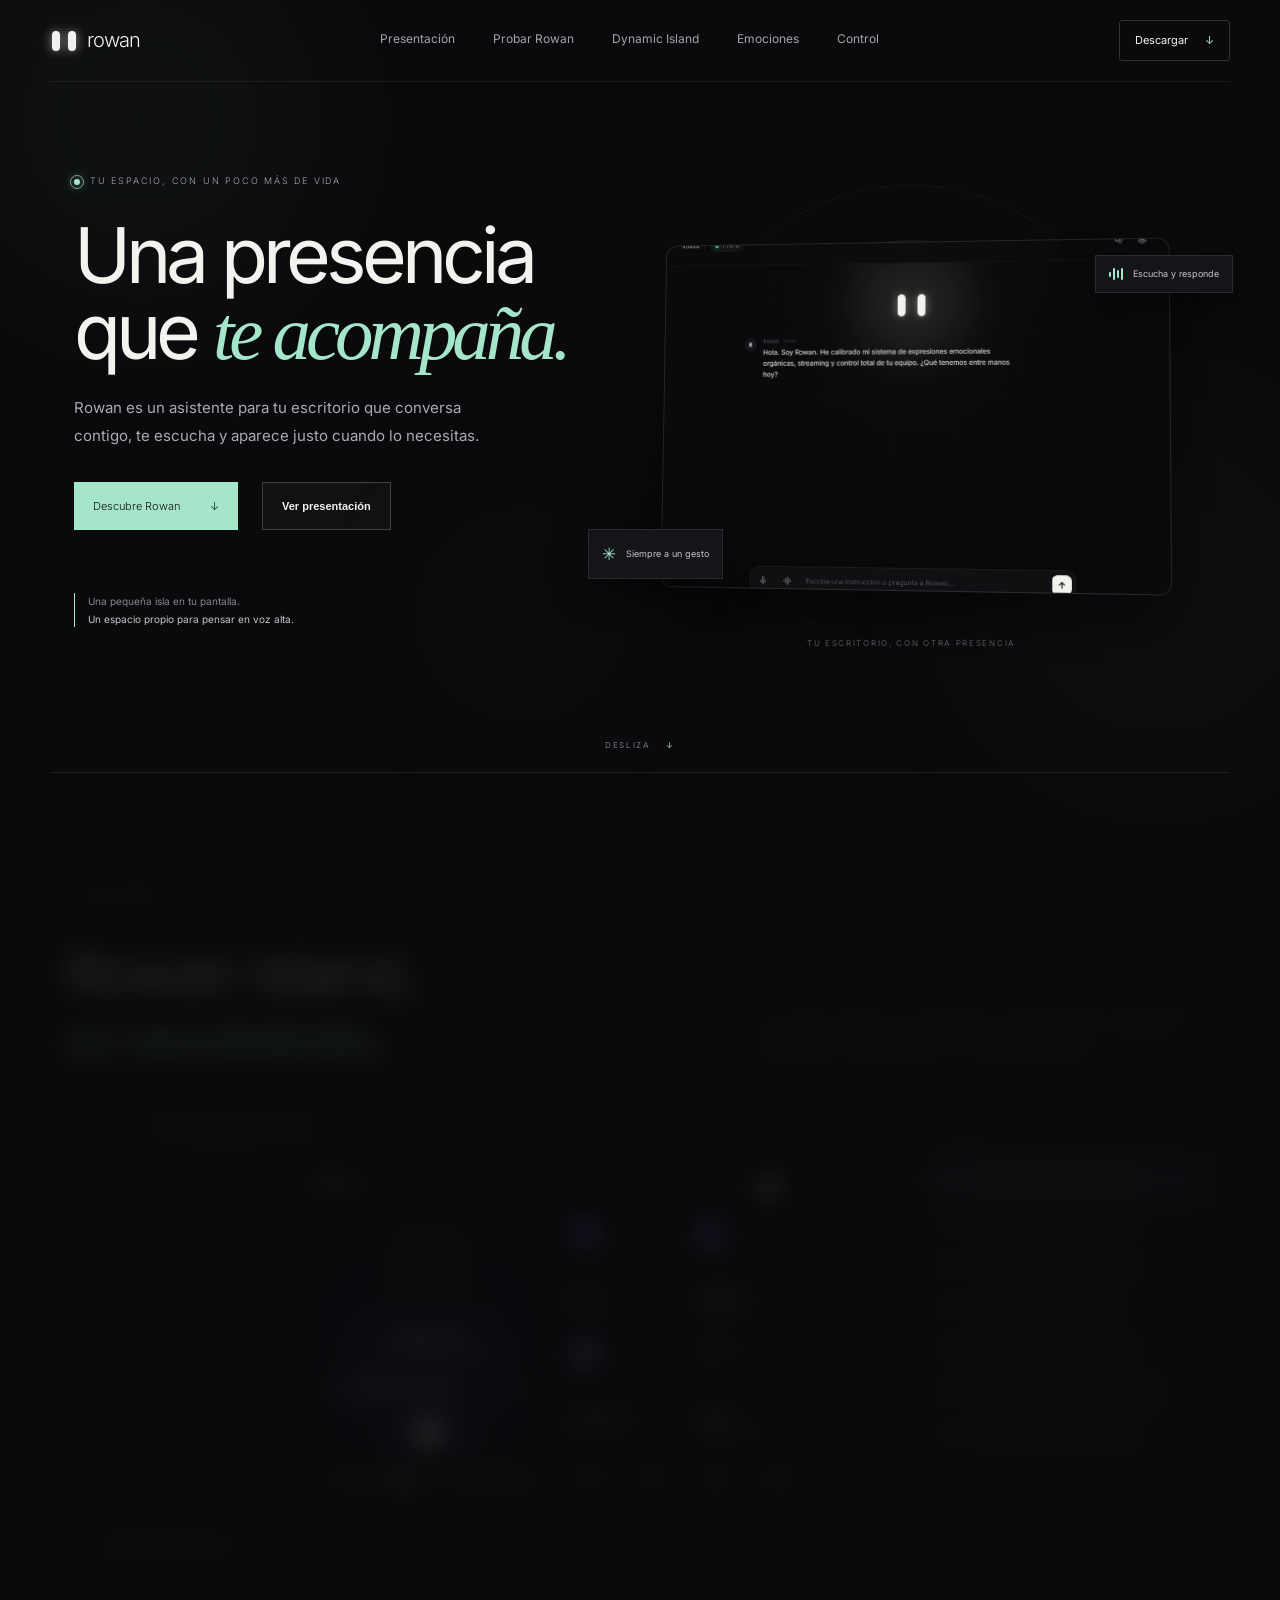
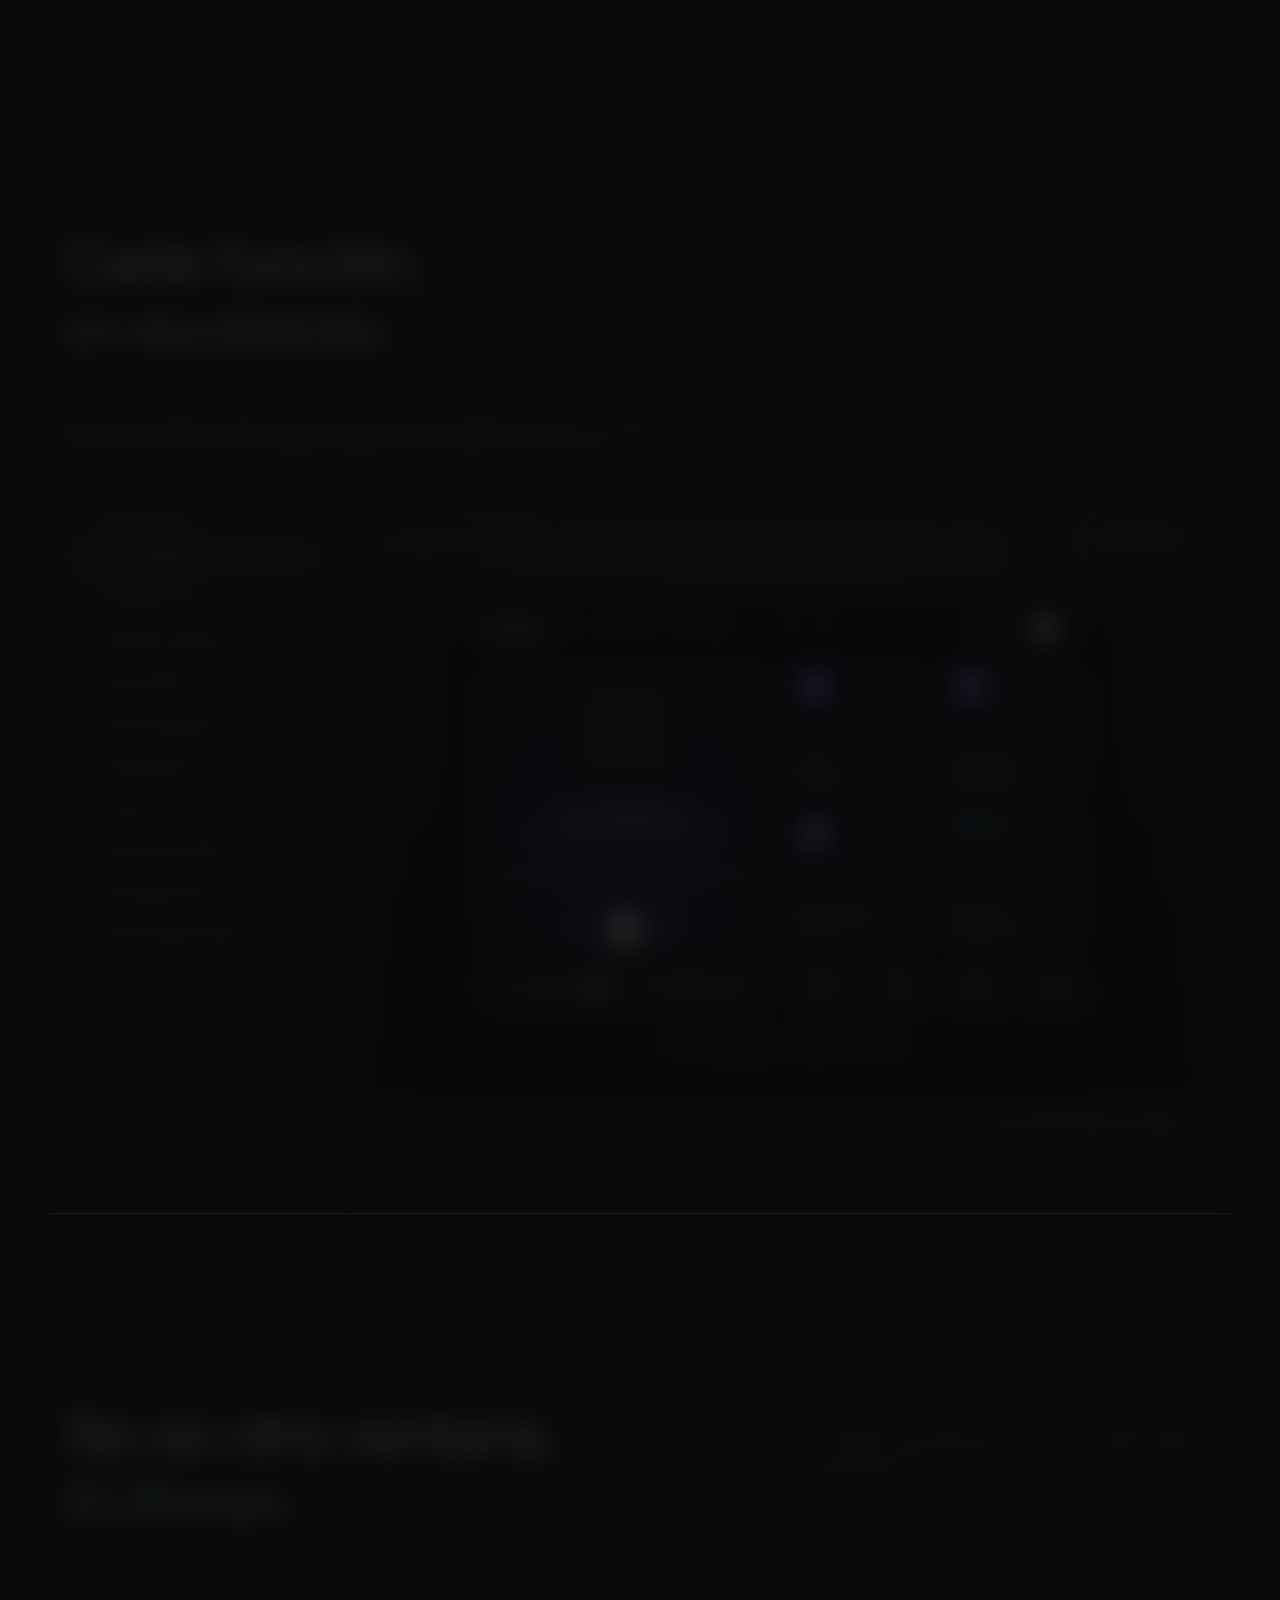
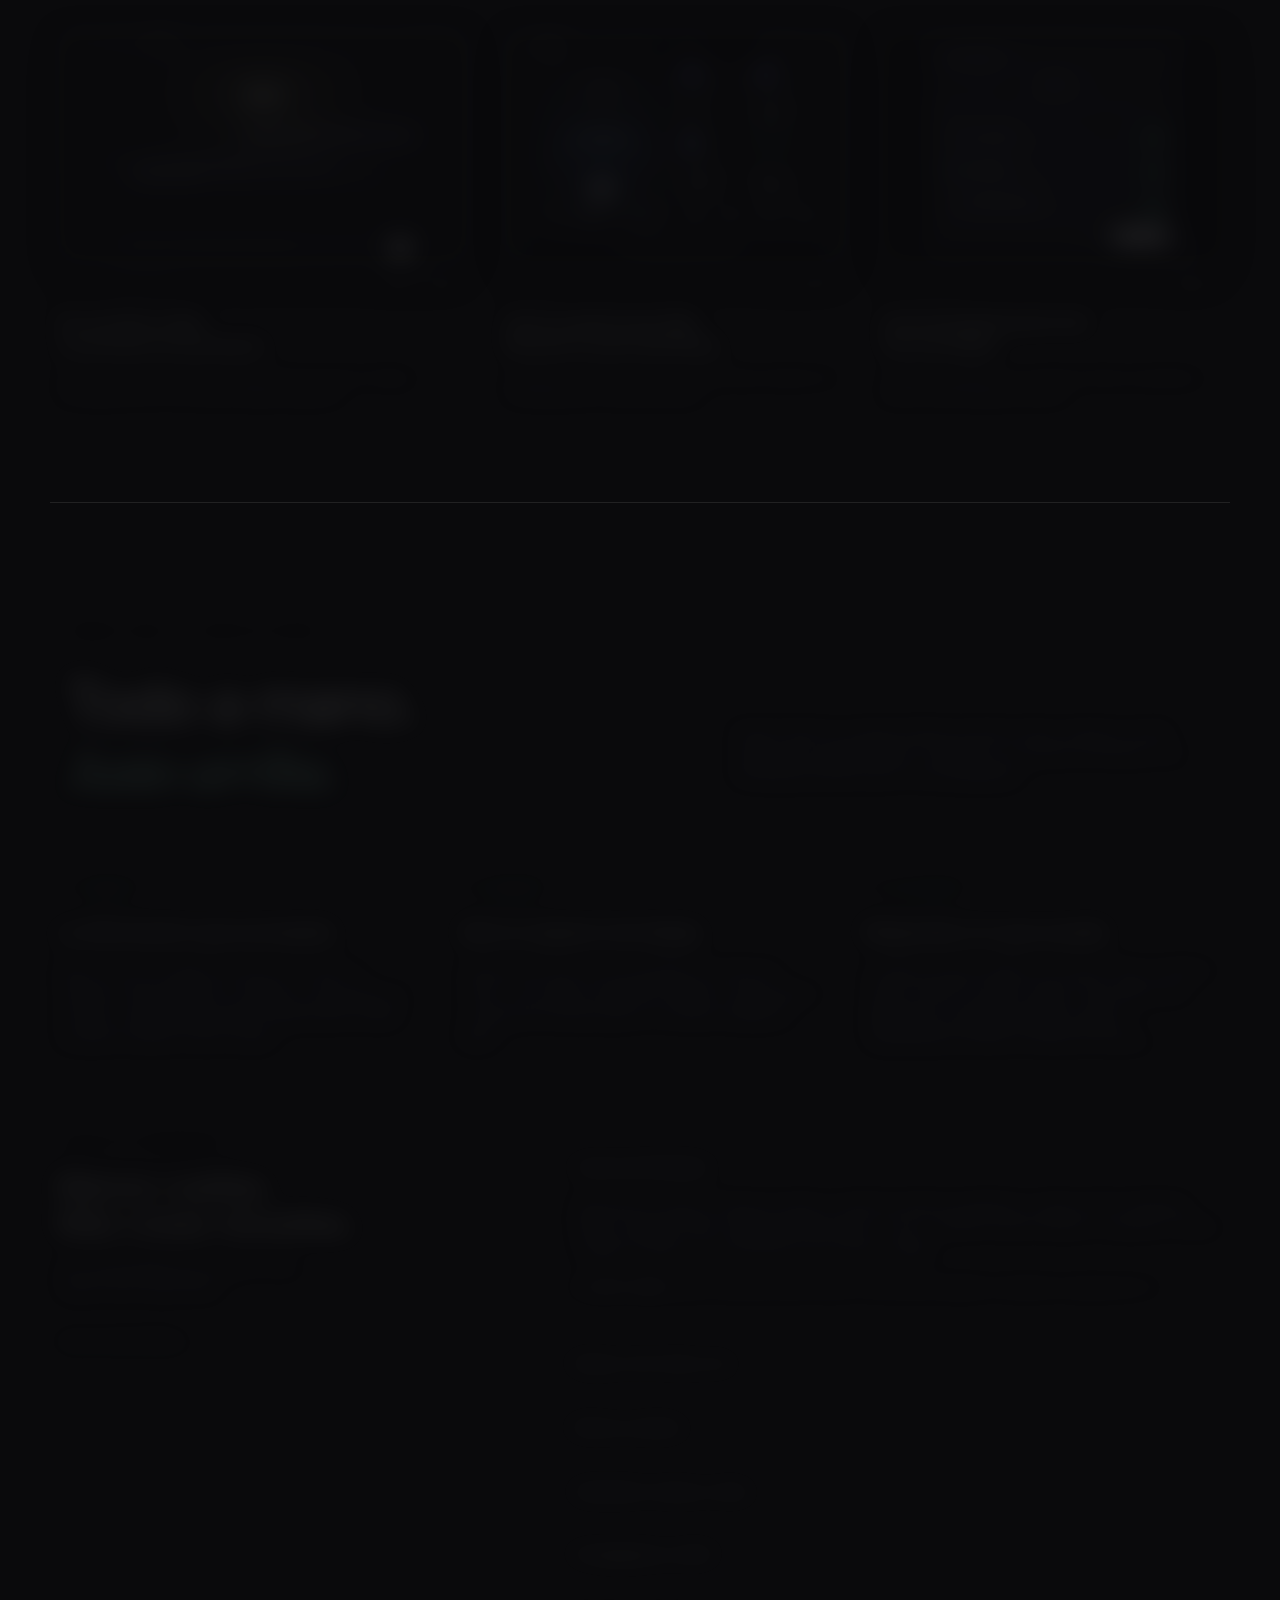
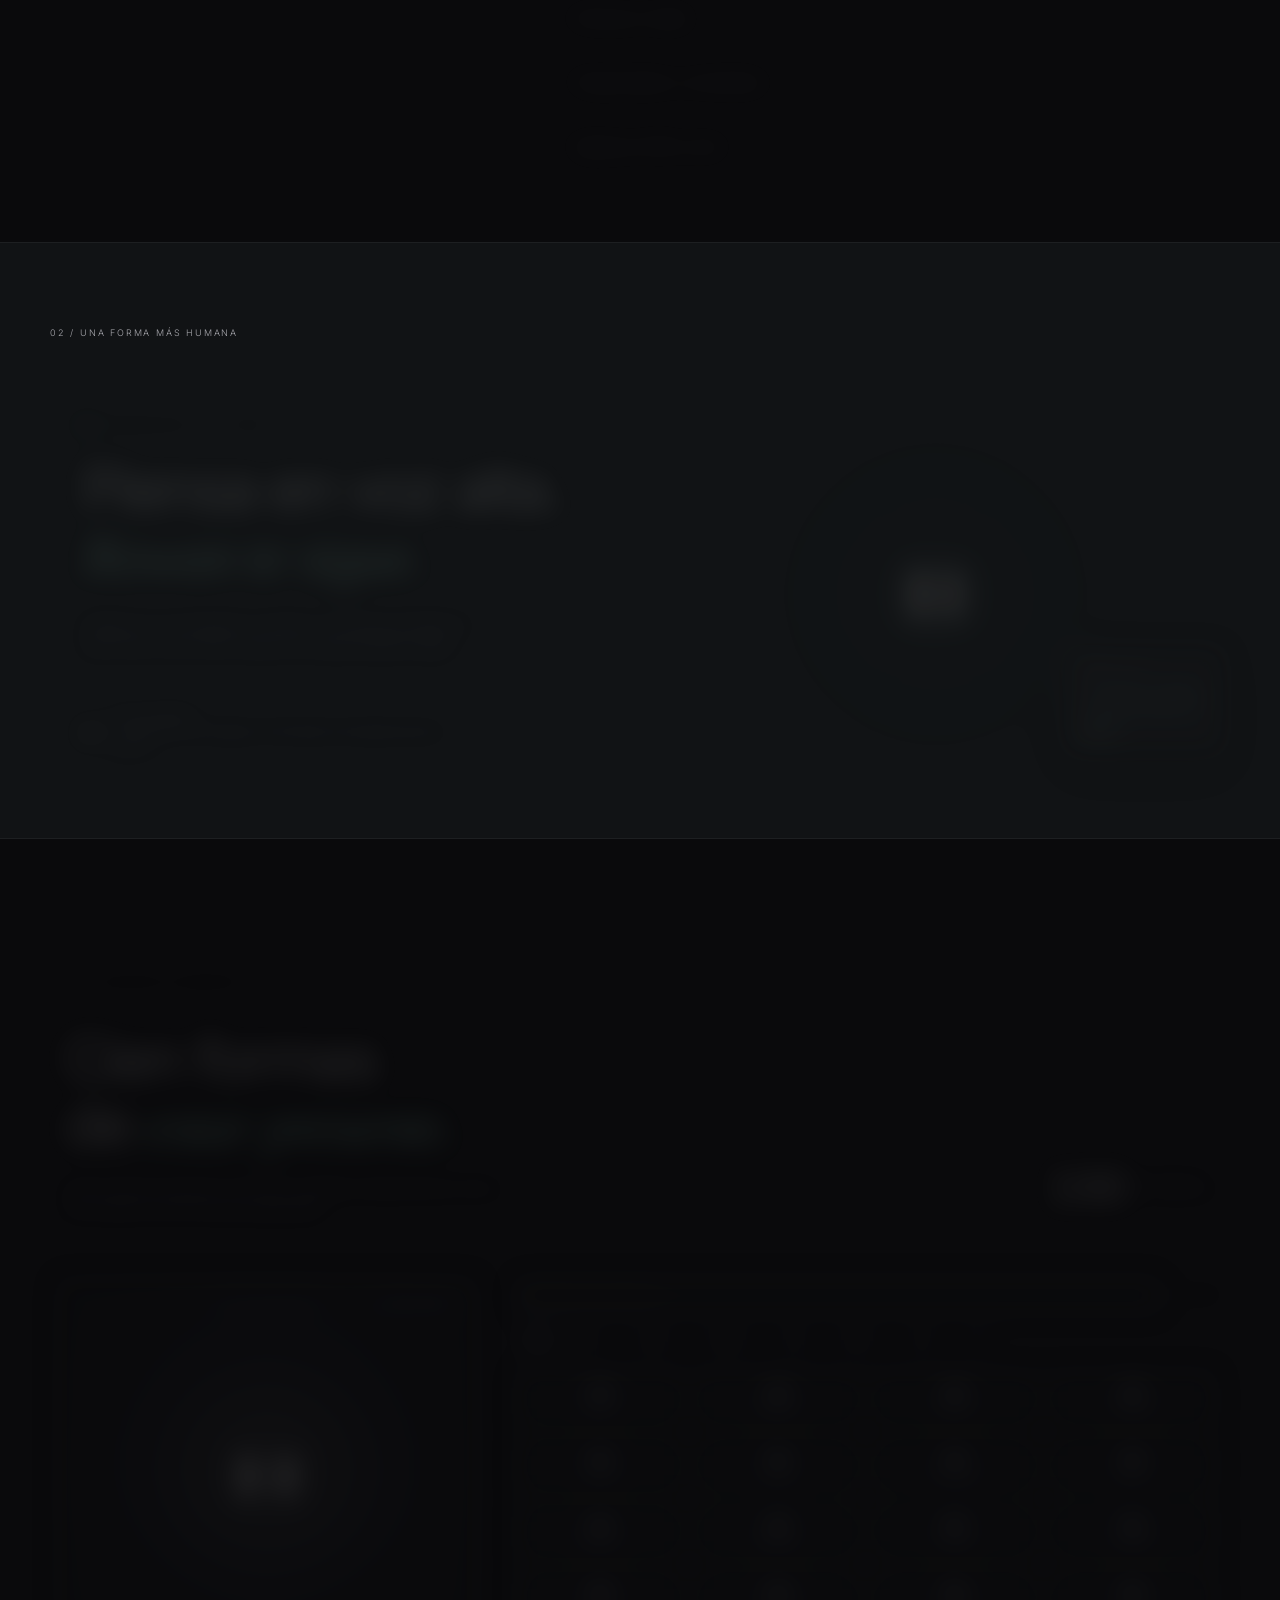
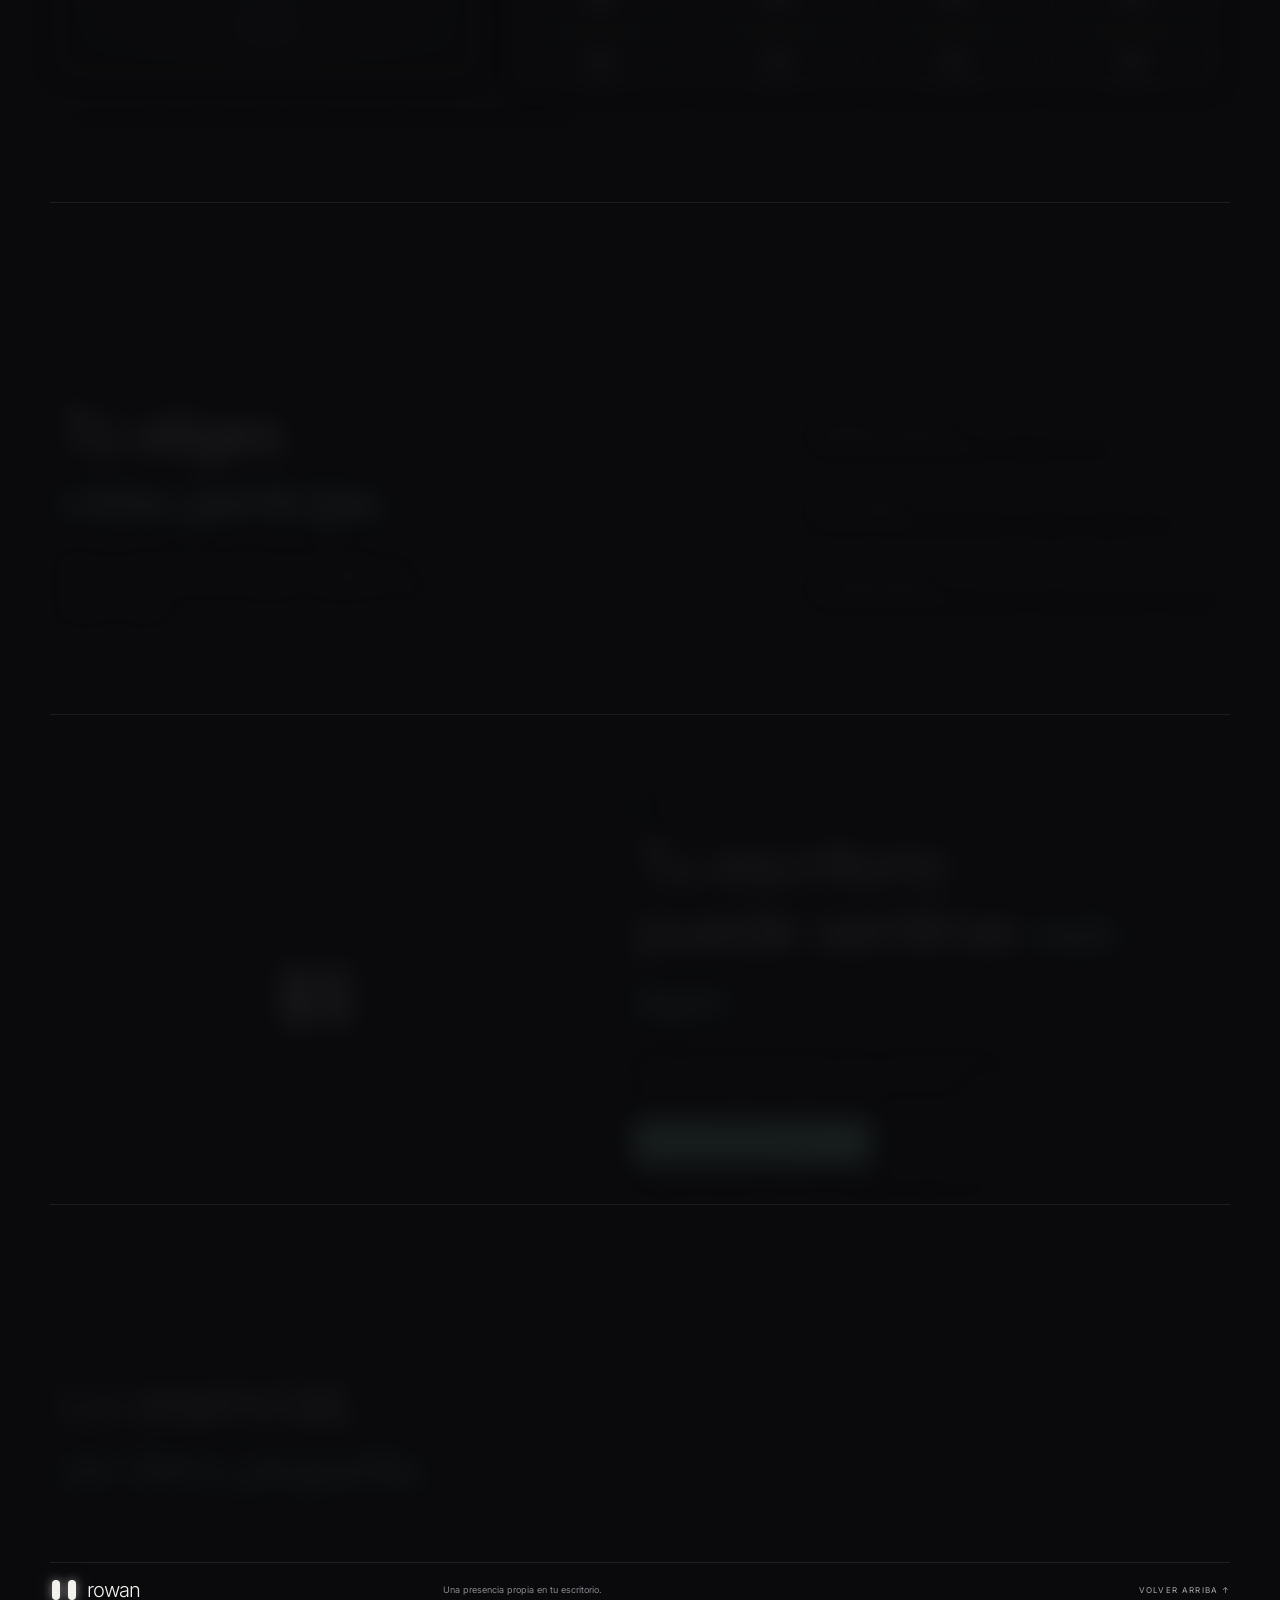
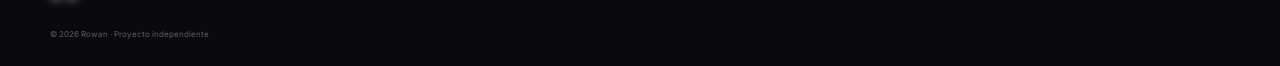
==== index.html @ dbcd05fe "Add Google Analytics 4 tracking (G-71D1NRCXZP)" ====
<!doctype html>
<html lang="es">
<head>
  <meta charset="utf-8">
  <meta name="viewport" content="width=device-width, initial-scale=1">
  <meta name="theme-color" content="#090a0b">
  <meta name="description" content="Rowan es un asistente de escritorio con voz, conversación y presencia propia. Vive a un clic, en tu pantalla.">
  <title>Rowan — Un asistente que está contigo</title>
  <link rel="icon" href="assets/app-icon.png">
  <link rel="stylesheet" href="styles.css">
  <link rel="stylesheet" href="demo.css">
  <link rel="stylesheet" href="showcase.css">
  <link rel="stylesheet" href="promo.css">
  <!-- Google tag (gtag.js) -->
  <script async src="https://www.googletagmanager.com/gtag/js?id=G-71D1NRCXZP"></script>
  <script>
    window.dataLayer = window.dataLayer || [];
    function gtag(){dataLayer.push(arguments);}
    gtag('js', new Date());
    gtag('config', 'G-71D1NRCXZP');
  </script>
</head>
<body>
  <div class="ambient-aura" aria-hidden="true"><span></span><span></span><span></span></div>

  <!-- Animación de bienvenida -->
  <div id="welcome-intro" class="welcome-intro" aria-label="Bienvenida a Rowan Island">
    <div class="welcome-inner">
      <div class="welcome-pill" aria-hidden="true"><i></i><i></i></div>
      <div class="welcome-kicker">WINDOWS 10 &amp; 11 · v1.0.6</div>
      <div class="welcome-title">Rowan Island</div>
      <p class="welcome-subtitle">Tu escritorio, <em>ahora cobra vida.</em></p>
      <div class="welcome-chips">
        <span>Notch en Windows</span>
        <span>9 pestañas en vivo</span>
        <span>100 emociones</span>
        <span>Modo Live IA</span>
      </div>
      <div class="welcome-progress"><i></i></div>
    </div>
  </div>

  <header class="nav wrap">
    <a class="brand" href="#inicio" aria-label="Rowan, inicio"><span class="brand-mark"><i></i><i></i></span><span>rowan</span></a>
    <nav aria-label="Navegación principal"><a href="#presentacion">Presentación</a><a href="#demo">Probar Rowan</a><a href="#island">Dynamic Island</a><a href="#emociones">Emociones</a><a href="#privacidad">Control</a></nav>
    <a class="nav-cta" href="#descarga">Descargar <span>↓</span></a>
  </header>

  <main>
    <section class="hero wrap" id="inicio">
      <div class="hero-copy">
        <div class="eyebrow"><span class="live-dot"></span> TU ESPACIO, CON UN POCO MÁS DE VIDA</div>
        <h1>Una presencia<br>que <em>te acompaña.</em></h1>
        <p class="lede">Rowan es un asistente para tu escritorio que conversa contigo, te escucha y aparece justo cuando lo necesitas.</p>
        <div class="hero-actions">
          <a class="button primary" href="#experiencia">Descubre Rowan <span>↓</span></a>
          <button type="button" class="button ghost-promo" data-jump-promo="0">Ver presentación</button>
        </div>
        <div class="hero-note"><span class="note-line"></span><span>Una pequeña isla en tu pantalla.<br><b>Un espacio propio para pensar en voz alta.</b></span></div>
      </div>
      <div class="stage" aria-label="Vista en movimiento de Rowan Island en el escritorio">
        <div class="stage-orbit orbit-a"></div><div class="stage-orbit orbit-b"></div>
        <div class="real-ui hero-real">
          <video id="hero-loop-video" src="assets/video/clip-02-notch-en-vivo.mp4" poster="renders/hero.png" autoplay muted loop playsinline preload="metadata" disablepictureinpicture controlslist="nodownload noplaybackrate"></video>
        </div>
        <div class="float-tag tag-voice"><span class="sound-bars"><i></i><i></i><i></i><i></i></span><span>Escucha y responde</span></div>
        <div class="float-tag tag-presence"><span class="presence-icon">✳</span><span>Siempre a un gesto</span></div>
        <div class="stage-caption">TU ESCRITORIO, CON OTRA PRESENCIA</div>
      </div>
      <a class="scroll-cue" href="#presentacion">DESLIZA <span>↓</span></a>
    </section>

    <section class="promo-section wrap" id="presentacion" aria-labelledby="promo-video-title">
      <div class="section-index">00 / EN ACCIÓN</div>
      <div class="promo-head">
        <h2 id="promo-video-title">Rowan Island,<br><em>en movimiento.</em></h2>
        <p>Un recorrido continuo por el asistente y el Dynamic Island sobre Windows: desde sus expresiones orgánicas hasta el control por voz, calendarios, herramientas y actualizaciones con verificación SHA-256.</p>
      </div>
      <div class="promo-layout">
        <div class="promo-player-shell" id="promo-player-shell">
          <video id="promo-main-video" autoplay muted loop playsinline preload="metadata" poster="assets/video/poster-promo.jpg" disablepictureinpicture controlslist="nodownload noplaybackrate">
            <source src="assets/video/rowan-promo-completa.mp4" type="video/mp4">
          </video>
          <div class="promo-ambient-controls">
            <button type="button" class="promo-ctrl-pill" id="promo-sound-btn" aria-pressed="false" title="Activar o silenciar sonido">Silenciado</button>
            <button type="button" class="promo-ctrl-pill" id="promo-play-btn" aria-pressed="true" title="Pausar o reanudar">Pausa</button>
          </div>
        </div>
        <aside class="promo-chapters" aria-label="Momentos del recorrido">
          <div class="promo-chapters-title">MOMENTOS</div>
          <button type="button" class="promo-chap-btn active" data-time="0"><span class="promo-chap-time">01</span><span class="promo-chap-name">Apertura · Rowan cobra vida</span></button>
          <button type="button" class="promo-chap-btn" data-time="4.7"><span class="promo-chap-time">02</span><span class="promo-chap-name">Ojos vivos y 100 emociones</span></button>
          <button type="button" class="promo-chap-btn" data-time="15.4"><span class="promo-chap-time">03</span><span class="promo-chap-name">El Notch vivo en el escritorio</span></button>
          <button type="button" class="promo-chap-btn" data-time="39.2"><span class="promo-chap-time">04</span><span class="promo-chap-name">Las 9 pestañas del Island</span></button>
          <button type="button" class="promo-chap-btn" data-time="119.2"><span class="promo-chap-time">05</span><span class="promo-chap-name">Chat IA y Modo Live por voz</span></button>
          <button type="button" class="promo-chap-btn" data-time="135.4"><span class="promo-chap-time">06</span><span class="promo-chap-name">Modelos, Voz, Control y Updates</span></button>
          <button type="button" class="promo-chap-btn" data-time="186.5"><span class="promo-chap-time">07</span><span class="promo-chap-name">Rowan Island para Windows</span></button>
        </aside>
      </div>
    </section>

<section class="playground wrap" id="demo" aria-labelledby="original-demo-title"><div class="section-index">FUNCIONES Y PESTAÑAS / INTERFACES REALES</div><h2 id="original-demo-title">Cada función,<br><em>en movimiento.</em></h2><p>Explora cada pestaña y módulo real de Rowan Island por separado. Haz clic en cualquier función para ver su interfaz animada automáticamente o deja activo el recorrido.</p><div class="fn-showcase" id="fn-showcase"><div class="fn-nav" id="fn-nav"></div><div class="fn-stage"><div class="fn-stage-head"><div><div class="fn-stage-kicker" id="fn-stage-kicker">01 / NOTCH INTELIGENTE</div><p class="fn-stage-desc" id="fn-stage-desc">La cápsula superior muta en tiempo real entre reloj, música, alertas del sistema y avatar de Rowan.</p></div><button type="button" class="fn-auto-badge on" id="fn-auto-btn"><span class="fn-auto-dot"></span><span>Tour automático</span></button></div><div class="fn-real-viewport"><iframe id="fn-frame-island" class="fn-real-frame active" src="interfaces/island/index.html?showcase=notch" title="Interfaz real de Dynamic Island"></iframe><iframe id="fn-frame-rowan" class="fn-real-frame" src="interfaces/rowan/index.html?showcase=rowan-app" title="Interfaz real de Rowan AI" loading="lazy"></iframe></div><div class="fn-foot-note"><span>Vista animada de los diseños reales en <code>interfaces/</code></span><a href="interfaces/index.html" target="_blank" rel="noopener">Abrir versión interactiva completa ↗</a></div></div></div></section>
    <section class="intro wrap" id="experiencia">
      <div class="section-index">01 / LA EXPERIENCIA</div>
      <div class="intro-grid"><h2>No es otra ventana.<br><em>Es Rowan.</em></h2><div><p>Un compañero de escritorio con rostro, voz y un lugar discreto en tu día. Abre el espacio grande para conversar; vuelve a tu trabajo cuando termines.</p><a class="under-link" href="#voz">Así se siente usarlo <span>↓</span></a></div></div>
      <div class="feature-rail">
        <article class="feature feature-wide"><a class="feature-art real-ui real-card" href="#presentacion" data-jump-promo="119.2" aria-label="Explorar Voz y Modo Live"><video class="clip-loop" src="assets/video/clip-04-voz-live.mp4" poster="renders/live.png?v=3" autoplay muted loop playsinline preload="metadata" disablepictureinpicture controlslist="nodownload noplaybackrate"></video></a><div class="feature-meta"><span>01 — VOZ Y CONVERSACIÓN</span><span>Habla a tu manera ↗</span></div><h3>De una idea suelta<br>a una buena conversación.</h3><p>Escribe o usa Live para hablar con Rowan de forma natural. Configura tu proveedor de IA y la voz opcional desde la aplicación.</p></article>
        <article class="feature"><a class="feature-art real-ui real-card" href="#presentacion" data-jump-promo="39.2" aria-label="Explorar Dynamic Island"><video class="clip-loop" src="assets/video/clip-03-island-panel.mp4" poster="renders/island.png?v=3" autoplay muted loop playsinline preload="metadata" disablepictureinpicture controlslist="nodownload noplaybackrate"></video></a><div class="feature-meta"><span>02 — ISLAND</span><span>En tu escritorio ↗</span></div><h3>Cerca cuando hace falta.<br>Discreto el resto del tiempo.</h3><p>Su espacio compacto convive con lo que ya haces. Desde el mini chat puedes abrir la ventana de Rowan.</p></article>
        <article class="feature"><a class="feature-art real-ui real-card" href="#presentacion" data-jump-promo="135.4" aria-label="Explorar Ajustes y Control"><video class="clip-loop" src="assets/video/clip-05-ajustes-control.mp4" poster="renders/settings.png?v=3" autoplay muted loop playsinline preload="metadata" disablepictureinpicture controlslist="nodownload noplaybackrate"></video></a><div class="feature-meta"><span>03 — TUS AJUSTES</span><span>Decides tú ↗</span></div><h3>Una herramienta personal.<br>Con tus límites.</h3><p>Configura proveedores, voz y permisos. Rowan comprueba los permisos antes de ejecutar acciones.</p></article>
      </div>
    </section>


    <section class="island-guide wrap" id="island" aria-labelledby="island-title">
      <div class="section-index">DYNAMIC ISLAND / TU CENTRO DE CONTROL</div>
      <div class="island-guide-heading"><h2 id="island-title">Todo a mano.<br><em>Justo arriba.</em></h2><p>Dynamic Island es la cápsula flotante de Rowan Island, situada en la parte superior de tu pantalla. Reúne tu asistente, los controles de Windows y las herramientas del día a día en una sola aplicación.</p></div>
      <div class="island-states">
        <article><span class="island-number">01 / COMPACTO</span><h3>La información que acompaña.</h3><p>Rowan, la hora y la batería conviven en el notch. Al reproducir música aparecen la carátula y la información de la canción, mientras Rowan baila. El temporizador también se puede consultar sin abrir el panel.</p></article>
        <article><span class="island-number">02 / EXPANDIDO</span><h3>Abre tu espacio de trabajo.</h3><p>Accede al mini chat, a tus herramientas y al centro de control. Usa el botón de fijar para mantener el panel abierto y la flecha del chat para pasar a la ventana completa de Rowan.</p></article>
        <article><span class="island-number">03 / EN CONTEXTO</span><h3>Responde a lo que sucede.</h3><p>La cápsula muestra cambios de volumen, brillo, micrófono, carga y eventos de copiar y pegar. Cede espacio ante aplicaciones en pantalla completa y ajusta su comportamiento durante el arrastre de archivos.</p></article>
      </div>
      <div class="island-toolbox"><div class="island-toolbox-intro"><span class="eyebrow">EXPLORA SUS HERRAMIENTAS</span><h3>Menos vueltas.<br>Más cosas resueltas.</h3><p>Abre cada apartado para conocer lo que puedes hacer desde Island.</p><a class="under-link" href="#emociones">Conoce el rostro de Rowan ↓</a></div>
      <div class="island-tools">
        <details open><summary>Control de Windows</summary><p>Ajusta brillo y volumen, silencia el sonido y controla el audio por aplicación. Accede a Wi-Fi, Bluetooth, batería y salida de audio; cambia entre tema claro y oscuro. También puedes bloquear, suspender, reiniciar o apagar el equipo, con confirmación para reiniciar y apagar.</p><p><strong>Un gesto rápido:</strong> gira la rueda del ratón sobre el notch para cambiar el volumen en pasos de 5 %.</p></details>
        <details><summary>Rowan, mini chat y Live</summary><p>Escribe, dicta mensajes o activa Live para conversar por voz. La conversación puede continuar con el panel cerrado: el rostro del notch refleja cuando Rowan escucha, piensa y habla. Desde el mini chat puedes abrir su ventana completa.</p></details>
        <details><summary>Música y alertas</summary><p>Consulta la canción que Windows está reproduciendo, su carátula y las letras cuando estén disponibles. Rowan acompaña la reproducción con sus animaciones. La cápsula también muestra avisos de volumen, brillo, micrófono, batería y temporizador.</p></details>
        <details><summary>Calendario, tareas y notas</summary><p>Navega por el calendario mensual y consulta la agenda de cada día. Crea tareas con fecha opcional, márcalas como completadas y añade notas a una fecha. Para ideas sueltas, usa el bloc de texto con guardado automático.</p></details>
        <details><summary>Portapapeles y Shelf</summary><p>Recupera textos, enlaces, fragmentos de código y archivos copiados. Busca en el historial, filtra, fija elementos importantes y vuelve a copiarlos con un clic. Shelf es una bandeja temporal: arrastra archivos o carpetas para tenerlos a mano. También puedes añadir accesos rápidos en Home.</p></details>
        <details><summary>Clima por ciudad</summary><p>Consulta temperatura, sensación térmica, humedad, viento, índice UV, precipitación y presión. Cambia de ciudad desde el panel para ver las condiciones del lugar que te interesa.</p></details>
        <details><summary>Temporizador y cronómetro</summary><p>Configura una cuenta atrás, elige un tiempo predefinido, pausa o reinicia. Recibe una alerta al terminar y consulta el tiempo desde el notch. El cronómetro incluye registro de vueltas.</p></details>
        <details><summary>Capturas, OCR y color</summary><p>Toma una captura de pantalla, extrae texto con OCR o recoge el código hexadecimal de un color con el cuentagotas. Accede también a los modos de Luz Nocturna, No Molestar y rendimiento.</p></details>
      </div></div>
    </section>

    <section class="voice-section" id="voz"><div class="wrap voice-layout"><div class="section-index">02 / UNA FORMA MÁS HUMANA</div><div class="voice-copy"><div class="eyebrow"><span class="live-dot"></span> CONVERSACIÓN, A TU RITMO</div><h2>Piensa en voz alta.<br><em>Rowan te sigue.</em></h2><p>Empieza con una pregunta, una tarea o una idea que todavía no tiene forma. Usa el chat o activa Live cuando prefieras hablar.</p><div class="voice-detail"><span class="detail-symbol">◖</span><span><b>Tu voz es opcional.</b><br>La síntesis de voz se configura con Fish Audio; el chat puede usarse por separado.</span></div></div><div class="voice-visual"><div class="voice-halo"></div><div class="voice-orbit"></div><span class="tiny-mark voice-center"><i></i><i></i></span><div class="transcript"><span class="transcript-label">ROWAN · LIVE</span><span>“Te escucho. Cuéntame<br>por dónde empezamos.”</span><span class="transcript-wave"><i></i><i></i><i></i><i></i><i></i><i></i><i></i><i></i><i></i></span></div></div></div></section>

    <section class="emotion-section wrap" id="emociones"><div class="section-index">03 / UN ROSTRO CON MATICES</div><div class="emotion-intro"><div><h2>Cien formas<br>de <em>estar presente.</em></h2><p>Rowan expresa lo que pasa con dos ojos y pequeños cambios de forma, ritmo y brillo. Explora las 100 emociones programadas.</p></div><div class="emotion-count"><strong>100</strong><span>EXPRESIONES<br>PROGRAMADAS</span></div></div><div class="emotion-showcase"><div class="emotion-stage" id="emotion-stage"><span class="stage-glow"></span><div id="rowan-emotion-face" class="rowan-emotion-face"></div><video id="emo-stage-clip" class="emo-stage-clip" src="assets/video/clip-01-emociones.mp4" muted loop playsinline preload="metadata" disablepictureinpicture controlslist="nodownload noplaybackrate"></video><button type="button" class="emo-stage-toggle" id="emo-stage-toggle" aria-pressed="false">En escritorio</button><span class="emotion-current" id="emotion-current">curious</span><span class="emotion-hint">ELIGE UNA EXPRESIÓN</span></div><div class="emotion-browser"><div class="emotion-tools"><label class="emotion-search"><span>⌕</span><input id="emotion-search" type="search" placeholder="Buscar una emoción" aria-label="Buscar una emoción"></label><span class="emotion-result" id="emotion-result">100 de 100</span></div><div class="emotion-filters" id="emotion-filters" aria-label="Filtrar emociones"></div><div class="emotion-grid" id="emotion-grid" aria-live="polite"></div></div></div><p class="emotion-footnote">Cada nombre corresponde al catálogo de expresiones integrado en Rowan. Selecciona uno para ver una interpretación visual.</p></section>

    <section class="control wrap" id="privacidad"><div class="section-index">04 / CONTROL CLARO</div><div class="control-grid"><div><h2>Tú eliges<br><em>cómo participa.</em></h2><p>Rowan se conecta a los proveedores que configures. Las claves personales no vienen incluidas en la aplicación: tú las añades en Ajustes.</p></div><div class="control-list"><div><span>01</span><p><b>Proveedores a tu elección</b><br>Configura Google AI Studio, OpenRouter o NVIDIA para conversar.</p></div><div><span>02</span><p><b>Permisos visibles</b><br>Activa solo los accesos que quieras permitir y cámbialos en cualquier momento.</p></div><div><span>03</span><p><b>Voz cuando tú quieras</b><br>Fish Audio aporta la síntesis hablada opcional; no sustituye al proveedor de conversación.</p></div></div></div></section>

    <section class="closing wrap" id="descarga"><div class="closing-art"><span class="closing-orbit"></span><span class="tiny-mark closing-mark"><i></i><i></i></span><span class="closing-star">✳</span></div><div class="closing-copy"><div class="eyebrow"><span class="live-dot"></span> ROWAN PARA WINDOWS</div><h2>Tu escritorio<br>puede sentirse <em>más tuyo.</em></h2><p>Rowan e Island funcionan juntos como una sola aplicación de escritorio. Descarga el instalador oficial para Windows.</p><div class="hero-actions" style="margin-top:22px"><a class="button primary" style="margin-top:0" href="https://github.com/62671534m-ctrl/rowan-island-releases/releases/latest/download/Rowan-Island-Setup-1.0.6.exe" download>Descargar Setup (Windows x64) <span>↓</span></a></div><span class="release-note">Instalador oficial · Windows x64 · Versión 1.0.6 · Actualizaciones automáticas incluidas</span></div></section>
    <section class="faq wrap" id="preguntas"><div class="section-index">04 / RESPUESTAS DIRECTAS</div><h2>Lo esencial,<br><em>sin letra pequeña.</em></h2><div class="faq-items"><details><summary>¿Rowan es una aplicación web?</summary><p>Rowan es una aplicación de escritorio para Windows que integra Rowan e Island. Esta página presenta el producto.</p></details><details><summary>¿Necesito configurar una API?</summary><p>Sí, debes añadir una clave de un proveedor de conversación compatible desde Ajustes. Las claves personales no vienen incluidas en el instalador.</p></details><details><summary>¿Rowan siempre habla en voz alta?</summary><p>No. La voz es opcional y se configura por separado con Fish Audio. También puedes conversar por texto.</p></details></div></section>
  </main>
  <footer class="footer wrap"><a class="brand" href="#inicio"><span class="brand-mark"><i></i><i></i></span><span>rowan</span></a><span>Una presencia propia en tu escritorio.</span><a href="#inicio">VOLVER ARRIBA ↑</a><small>© 2026 Rowan · Proyecto independiente</small></footer>
  <link rel="stylesheet" href="rowan-face.css"><script src="rowan-face.js"></script><script src="emotions-data.js"></script>
<link rel="stylesheet" href="demo-animations.css"><script src="demo-animations.js"></script><script src="promo.js"></script>
<script>
  document.addEventListener('click', (e) => {
    if (typeof window.gtag !== 'function') return;
    const dl = e.target.closest('a[download]');
    if (dl) {
      window.gtag('event', 'download_installer', {
        file_name: (dl.getAttribute('href') || '').split('/').pop() || 'Rowan-Island-Setup.exe',
        link_url: dl.href
      });
      return;
    }
    const rel = e.target.closest('a[href*="github.com/62671534m-ctrl/rowan-island-releases/releases"]');
    if (rel) {
      window.gtag('event', 'click_github_releases', { link_url: rel.href });
      return;
    }
    const btn = e.target.closest('button, a');
    if (btn && /presentaci[oó]n/i.test(btn.textContent || '')) {
      window.gtag('event', 'view_presentation');
    }
  });
</script>
</body>
</html>
---- styles.css ----
@font-face{font-family:Inter;src:url('assets/fonts/UcCO3FwrK3iLTeHuS_nVMrMxCp50SjIw2boKoduKmMEVuLyfMZg.ttf')}@font-face{font-family:Inter;src:url('assets/fonts/UcCO3FwrK3iLTeHuS_nVMrMxCp50SjIw2boKoduKmMEVuOKfMZg.ttf');font-weight:700}*{box-sizing:border-box}html{scroll-behavior:smooth;scroll-padding-top:90px}body{margin:0;background:#0a0a0c;color:#f3f2ee;font-family:Inter,Arial,sans-serif;font-size:15px;line-height:1.65;overflow-x:hidden}a{color:inherit;text-decoration:none}.wrap{width:min(1180px,calc(100% - 64px));margin-inline:auto}.nav{height:82px;display:flex;align-items:center;justify-content:space-between;border-bottom:1px solid #ffffff12}.brand{display:inline-flex;align-items:center;gap:10px;font-size:20px;font-weight:700;letter-spacing:-1px}.brand-mark,.tiny-mark{width:27px;height:22px;display:flex;align-items:center;justify-content:center;gap:5px}.brand-mark i,.tiny-mark i{display:block;background:#a5e6ca;border-radius:99px;width:4px;height:11px;box-shadow:0 0 10px #a5e6ca60}.brand-mark i:first-child{height:8px}.brand-mark i:last-child{height:14px}.nav nav{display:flex;gap:38px;color:#a4a4a9;font-size:12px}.nav nav a:hover,.text-link:hover,.under-link:hover{color:#a5e6ca}.nav-cta{border:1px solid #ffffff29;border-radius:3px;padding:10px 15px;font-size:11px}.nav-cta span{color:#a5e6ca;margin-left:14px}.hero{min-height:690px;display:grid;grid-template-columns:.92fr 1.08fr;align-items:center;position:relative;padding-block:68px 92px}.hero-copy{padding:0 0 28px 24px;position:relative;z-index:2}.eyebrow,.section-index{font-size:9px;letter-spacing:1.8px;color:#a8a8ae;font-weight:700}.eyebrow{display:flex;gap:10px;align-items:center}.live-dot{width:6px;height:6px;background:#a5e6ca;border-radius:50%;box-shadow:0 0 12px #a5e6ca}.hero h1{font-size:clamp(48px,6vw,79px);letter-spacing:-5px;line-height:.99;margin:29px 0 22px;font-weight:500}.hero h1 em,h2 em{font-family:Georgia,serif;font-weight:400;color:#a5e6ca}.lede{font-size:15px;color:#aaaab0;max-width:410px;line-height:1.85}.hero-actions{display:flex;align-items:center;gap:24px;margin-top:32px}.button{min-height:48px;padding:0 19px;display:inline-flex;align-items:center;justify-content:center;gap:30px;font-size:11px;font-weight:700}.primary{background:#a5e6ca;color:#101612}.primary:hover{background:#c4f3dc}.text-link,.under-link{font-size:10px;color:#c4c4c9}.hero-note{display:flex;align-items:center;gap:13px;margin-top:62px;font-size:10px;color:#888890;line-height:1.8}.hero-note b{color:#c7c7cb;font-weight:500}.note-line{height:34px;width:1px;background:#a5e6ca}.stage{height:480px;position:relative;display:grid;place-items:center}.stage-orbit{position:absolute;border:1px solid #a5e6ca13;border-radius:50%;width:460px;height:460px}.orbit-b{width:350px;height:350px;border-color:#a5e6ca1c}.desktop{width:min(510px,100%);height:330px;background:#111215;border:1px solid #ffffff1d;border-radius:7px;box-shadow:0 35px 100px #000b;position:relative;transform:perspective(1000px) rotateY(-5deg) rotateX(2deg);overflow:visible}.desk-top{height:38px;border-bottom:1px solid #ffffff12;display:flex;justify-content:space-between;align-items:center;padding:0 15px;color:#74747c;font-size:8px;letter-spacing:.5px}.desk-content{padding:30px 37px}.desk-date{font-size:8px;color:#777780;letter-spacing:1.4px}.desk-title{font-size:26px;letter-spacing:-1px;margin-top:9px}.desk-sub{font-size:10px;color:#898990}.chat-line{font-size:9px;display:flex;align-items:center;gap:10px;margin-top:20px;line-height:1.7;color:#babac0}.tiny-mark{width:19px;flex:none}.tiny-mark i{width:3px;height:9px}.tiny-mark i:first-child{height:6px}.tiny-mark i:last-child{height:12px}.user-line{width:max-content;margin-left:auto;background:#1c1e20;padding:9px 12px;border-radius:4px;color:#d1d1d2}.reply{margin-top:12px}.input-demo{height:37px;border:1px solid #ffffff18;border-radius:3px;margin-top:22px;padding:0 10px;display:flex;align-items:center;justify-content:space-between;color:#66666e;font-size:8px}.send-arrow{background:#a5e6ca;color:#111;width:22px;height:22px;display:grid;place-items:center;font-size:13px}.notch{position:absolute;top:-17px;left:50%;transform:translateX(-50%);width:128px;height:32px;border:1px solid #ffffff24;background:#050506;border-radius:20px;display:flex;align-items:center;justify-content:center;gap:8px;box-shadow:0 0 25px #a5e6ca28}.big{width:14px}.notch-label{font-size:7px;letter-spacing:1.4px;color:#a5e6ca}.notch-pulse{width:4px;height:4px;background:#a5e6ca;border-radius:50%;margin-left:4px;box-shadow:0 0 8px #a5e6ca}.float-tag{position:absolute;display:flex;align-items:center;gap:10px;padding:10px 13px;background:#141518;border:1px solid #ffffff17;font-size:9px;color:#c5c5ca;box-shadow:0 10px 36px #0008}.tag-voice{top:80px;right:-3px}.tag-presence{bottom:76px;left:-5px}.presence-icon{font-size:17px;color:#a5e6ca}.sound-bars,.transcript-wave{height:16px;display:flex;align-items:center;gap:2px}.sound-bars i,.transcript-wave i{width:2px;background:#a5e6ca;border-radius:3px;height:5px;animation:wave 1s ease-in-out infinite alternate}.sound-bars i:nth-child(2n),.transcript-wave i:nth-child(2n){height:12px;animation-delay:.3s}.sound-bars i:nth-child(3n),.transcript-wave i:nth-child(3n){height:8px;animation-delay:.6s}@keyframes wave{to{transform:scaleY(.4);opacity:.55}}.stage-caption{position:absolute;bottom:5px;font-size:8px;letter-spacing:1.7px;color:#64646b}.scroll-cue{position:absolute;bottom:20px;left:50%;transform:translateX(-50%);font-size:8px;letter-spacing:1.6px;color:#797980}.scroll-cue span{color:#a5e6ca;margin-left:12px}.intro{padding-top:102px;padding-bottom:115px;border-top:1px solid #ffffff10}.intro-grid{display:grid;grid-template-columns:1fr .6fr;gap:60px;align-items:end;margin-top:34px}.intro h2,.control h2,.faq h2{font-size:clamp(38px,5vw,61px);font-weight:500;letter-spacing:-3px;line-height:1.08;margin:0}.intro-grid p,.control-grid>div:first-child>p{font-size:13px;line-height:1.9;color:#a2a2a8;margin:0 0 20px}.under-link{border-bottom:1px solid #a5e6ca75;padding-bottom:6px}.under-link span{color:#a5e6ca;margin-left:15px}.feature-rail{display:grid;grid-template-columns:1.2fr 1fr 1fr;gap:22px;margin-top:76px}.feature{border-top:1px solid #ffffff23;padding-top:14px}.feature-art{height:210px;position:relative;overflow:hidden;background:#101113;margin-bottom:18px}.feature-wide .feature-art{height:210px}.feature-meta{display:flex;justify-content:space-between;color:#777780;font-size:8px;letter-spacing:.7px}.feature-meta span:last-child{color:#a5e6ca}.feature h3{font-size:18px;line-height:1.35;letter-spacing:-.45px;font-weight:500;margin:17px 0 9px}.feature p{font-size:11px;line-height:1.8;color:#919198;max-width:370px}.voice-art{display:grid;place-items:center;background:radial-gradient(ellipse at 50% 50%,#163126 0,#0d1411 42%,#101113 75%)}.voice-ring{position:absolute;border:1px solid #a5e6ca24;border-radius:50%;width:165px;height:165px}.ring-2{width:126px;height:126px;border-color:#a5e6ca36}.ring-3{width:85px;height:85px;border-color:#a5e6ca58}.hero-mark{z-index:1;transform:scale(1.5)}.voice-wave{position:absolute;bottom:19px;display:flex;gap:4px;align-items:center;height:20px}.voice-wave i{width:2px;height:8px;background:#a5e6ca;opacity:.8;border-radius:3px}.voice-wave i:nth-child(3n){height:16px}.voice-wave i:nth-child(2n){height:12px}.island-art{display:grid;place-items:center;background:radial-gradient(ellipse,#17231d,#0f1112 70%)}.mini-window{position:absolute;top:61px;left:50%;transform:translateX(-50%);width:180px;height:92px;background:#17191a;border:1px solid #ffffff1d;border-radius:5px;box-shadow:0 18px 30px #0008}.mini-dots{position:absolute;top:7px;left:9px;font-size:8px;color:#666}.mini-eyes{display:flex;gap:11px;position:absolute;top:34px;left:50%;transform:translateX(-50%)}.mini-eyes i{width:7px;height:20px;background:#a5e6ca;border-radius:9px;box-shadow:0 0 12px #a5e6ca80}.mini-time{position:absolute;right:9px;bottom:7px;color:#888;font-size:8px}.island-shadow{position:absolute;width:210px;height:10px;top:160px;background:#a5e6ca20;filter:blur(18px);border-radius:50%}.orbit-dot{position:absolute;width:6px;height:6px;border-radius:50%;background:#a5e6ca;top:46px;right:27%}.settings-art{display:grid;place-items:center;background:radial-gradient(ellipse at 70% 35%,#24231d,#101113 65%)}.settings-card{width:210px;background:#18191a;border:1px solid #ffffff1a;padding:12px 14px;transform:rotate(-3deg);box-shadow:0 16px 35px #0008}.settings-head{display:flex;align-items:center;gap:8px;font-size:9px;padding-bottom:12px;border-bottom:1px solid #ffffff12}.settings-head .tiny-mark{transform:scale(.75);transform-origin:left}.settings-dots{margin-left:auto;color:#666}.setting-row{height:34px;border-bottom:1px solid #ffffff0c;display:flex;align-items:center;justify-content:space-between;font-size:8px;color:#a2a2a7}.toggle{width:24px;height:13px;border-radius:20px;background:#3a3a3d;position:relative}.toggle:after{content:'';position:absolute;width:9px;height:9px;border-radius:50%;background:#ddd;top:2px;left:2px}.toggle.on{background:#4b8169}.toggle.on:after{left:13px;background:#c9f3dd}.setting-arrow{color:#a5e6ca}.control-spark{position:absolute;right:26px;top:22px;color:#a5e6ca;font-size:23px}.voice-section{background:#111315;border-block:1px solid #ffffff0d;padding:83px 0 100px;overflow:hidden}.voice-layout{display:grid;grid-template-columns:1fr 1fr;position:relative;min-height:400px}.voice-layout>.section-index{grid-column:1/-1;margin-bottom:37px}.voice-copy{padding-left:25px}.voice-copy h2,.closing h2{font-size:clamp(40px,5vw,62px);line-height:1.08;letter-spacing:-3px;font-weight:500;margin:24px 0}.voice-copy>p,.closing-copy>p{font-size:13px;color:#9c9ca2;line-height:1.9;max-width:410px}.voice-detail{display:flex;gap:14px;align-items:center;border-top:1px solid #ffffff1a;padding-top:17px;margin-top:30px;color:#8f8f96;font-size:10px;line-height:1.7;max-width:390px}.voice-detail b{color:#dadadd;font-weight:500}.detail-symbol{font-size:23px;color:#a5e6ca}.voice-visual{position:relative;display:grid;place-items:center;min-height:360px}.voice-halo{position:absolute;width:300px;height:300px;border-radius:50%;background:#a5e6ca0c;filter:blur(35px)}.voice-orbit{position:absolute;width:290px;height:290px;border:1px solid #a5e6ca2a;border-radius:50%;box-shadow:0 0 70px #a5e6ca0b,inset 0 0 60px #a5e6ca0a}.voice-orbit:before,.voice-orbit:after{content:'';position:absolute;border:1px solid #a5e6ca1c;border-radius:50%;inset:24px}.voice-orbit:after{inset:51px}.voice-center{z-index:1;transform:scale(2.5)}.transcript{position:absolute;right:0;bottom:18px;background:#191b1c;border:1px solid #ffffff18;padding:14px 17px;font-family:Georgia,serif;font-size:13px;line-height:1.55;color:#e1e1df;box-shadow:0 16px 40px #0007}.transcript-label{display:block;font-family:Inter,Arial,sans-serif;font-size:7px;letter-spacing:1.2px;color:#a5e6ca;margin-bottom:8px}.transcript-wave{height:12px;margin-top:7px}.control{padding-top:105px;padding-bottom:105px;border-bottom:1px solid #ffffff12}.control-grid{display:grid;grid-template-columns:1fr .8fr;gap:100px;margin-top:39px}.control-grid>div:first-child>p{max-width:390px;margin-top:20px}.control-list>div{display:grid;grid-template-columns:40px 1fr;gap:12px;padding:18px 0;border-top:1px solid #ffffff19}.control-list>div>span{color:#a5e6ca;font-size:9px}.control-list p{font-size:10px;color:#929299;line-height:1.8;margin:0}.control-list b{font-weight:500;color:#e0e0e2;font-size:12px}.closing{position:relative;display:grid;grid-template-columns:.9fr 1.1fr;align-items:center;min-height:490px;border-bottom:1px solid #ffffff13}.closing-art{height:340px;position:relative;display:grid;place-items:center}.closing-orbit{width:260px;height:260px;border:1px solid #a5e6ca27;border-radius:50%;box-shadow:0 0 100px #a5e6ca0d,inset 0 0 60px #a5e6ca0c}.closing-orbit:before,.closing-orbit:after{content:'';position:absolute;width:210px;height:210px;border:1px solid #a5e6ca1d;border-radius:50%;margin:24px}.closing-orbit:after{width:160px;height:160px;margin:49px}.closing-mark{position:absolute;transform:scale(3)}.closing-star{position:absolute;top:35px;right:62px;color:#a5e6ca;font-size:21px}.closing-copy{padding-left:45px}.closing h2{margin-block:20px}.closing-copy>p{max-width:430px}.closing-copy .button{margin-top:18px}.release-note{display:block;color:#73737b;font-size:9px;margin-top:17px}.faq{padding-top:85px;padding-bottom:100px;display:grid;grid-template-columns:.85fr 1fr;gap:25px 80px}.faq h2{grid-column:1;grid-row:2}.faq-items{grid-column:2;grid-row:1/3}.faq details{border-top:1px solid #ffffff21;padding:18px 0}.faq summary{list-style:none;cursor:pointer;font-size:12px}.faq summary::-webkit-details-marker{display:none}.faq summary:after{content:'+';float:right;color:#a5e6ca;font-size:17px}.faq details[open] summary:after{content:'−'}.faq details p{font-size:11px;color:#9999a0;line-height:1.8;max-width:500px}.footer{min-height:105px;border-top:1px solid #ffffff16;display:grid;grid-template-columns:1fr 1fr 1fr;align-items:center}.footer>span{font-size:9px;color:#888890}.footer>a:nth-of-type(2){text-align:right;font-size:8px;letter-spacing:1.3px;color:#aaa}.footer small{grid-column:1/-1;color:#5e5e66;font-size:8px;padding-bottom:16px}
@media(max-width:850px){.wrap{width:calc(100% - 40px)}.hero{grid-template-columns:1fr;padding-top:75px;gap:25px}.hero-copy{padding-left:0}.stage{height:420px}.feature-rail{grid-template-columns:1fr 1fr}.feature-wide{grid-column:1/-1}.intro-grid{gap:30px}.control-grid{gap:45px}.closing-copy{padding-left:10px}.nav nav{gap:18px}}
@media(max-width:600px){.wrap{width:calc(100% - 36px)}.nav{height:68px}.nav nav{display:none}.nav-cta{padding:8px 10px;font-size:9px}.hero{padding-top:62px;padding-bottom:75px;min-height:auto}.hero h1{font-size:55px;letter-spacing:-3.6px}.hero-actions{align-items:flex-start;flex-direction:column;gap:16px}.hero-note{margin-top:36px}.stage{height:330px}.desktop{height:282px;transform:none}.desk-content{padding:23px 22px}.stage-orbit{width:320px;height:320px}.orbit-b{width:255px;height:255px}.tag-voice{right:-5px;top:38px}.tag-presence{left:-7px;bottom:47px}.scroll-cue{bottom:17px}.intro{padding-top:70px;padding-bottom:74px}.intro-grid{grid-template-columns:1fr;gap:20px}.intro h2,.control h2,.faq h2{font-size:43px}.feature-rail{grid-template-columns:1fr;gap:36px;margin-top:48px}.feature-wide{grid-column:auto}.feature-art,.feature-wide .feature-art{height:210px}.voice-section{padding:62px 0}.voice-layout{grid-template-columns:1fr}.voice-layout>.section-index{margin-bottom:26px}.voice-copy{padding-left:0}.voice-copy h2,.closing h2{font-size:45px}.voice-visual{min-height:310px}.voice-orbit{width:245px;height:245px}.voice-orbit:before{inset:20px}.voice-orbit:after{inset:42px}.transcript{right:0;bottom:0}.control{padding-block:72px}.control-grid{grid-template-columns:1fr;gap:33px}.closing{grid-template-columns:1fr;padding:24px 0 60px}.closing-art{height:260px}.closing-orbit{width:205px;height:205px}.closing-orbit:before{width:165px;height:165px;margin:19px}.closing-orbit:after{width:125px;height:125px;margin:39px}.closing-copy{padding:0}.faq{grid-template-columns:1fr;gap:25px;padding-block:68px}.faq h2,.faq-items{grid-column:auto;grid-row:auto}.footer{grid-template-columns:1fr auto;gap:10px;padding-top:23px}.footer>span{grid-column:1/-1;grid-row:2}.footer>a:nth-of-type(2){grid-column:2;grid-row:1}.footer small{padding-top:8px}.stage-caption{font-size:7px}.desk-title{font-size:23px}}
@media(prefers-reduced-motion:reduce){*,*:before,*:after{scroll-behavior:auto!important;animation-duration:.01ms!important;animation-iteration-count:1!important;transition-duration:.01ms!important}}

.tiny-mark,.brand-mark{gap:8px}.tiny-mark i,.brand-mark i{width:8px!important;height:20px!important}.big i{width:9px!important;height:21px!important}.hero-mark i{width:12px!important;height:30px!important}.mini-eyes{gap:13px}.mini-eyes i{width:9px!important;height:25px!important}.emotion-section{padding-block:100px 105px;border-bottom:1px solid #ffffff13}.emotion-intro{display:flex;justify-content:space-between;align-items:end;gap:40px;margin-top:34px}.emotion-intro h2{font-size:clamp(40px,5vw,62px);line-height:1.08;letter-spacing:-3px;font-weight:500;margin:0}.emotion-intro p{font-size:12px;color:#98989f;max-width:470px;line-height:1.85;margin:20px 0 0}.emotion-count{display:flex;align-items:center;gap:14px;padding-bottom:7px}.emotion-count strong{font-family:Georgia,serif;font-size:56px;font-weight:400;color:#f3f2ee;line-height:1}.emotion-count span{font-size:8px;letter-spacing:1.3px;line-height:1.7;color:#898990}.emotion-showcase{display:grid;grid-template-columns:.75fr 1.25fr;gap:22px;margin-top:48px}.emotion-stage{position:sticky;top:24px;height:410px;align-self:start;background:radial-gradient(ellipse at 50% 44%,#292a2b,#131415 55%,#0d0e0f);border:1px solid #ffffff19;display:flex;align-items:center;justify-content:center;overflow:hidden}.stage-glow{width:195px;height:195px;border-radius:50%;background:#f3f2ee0c;filter:blur(30px);position:absolute;transition:background .3s}.preview-eyes{display:flex;gap:29px;position:relative;z-index:1;transition:transform .28s ease}.preview-eyes i{display:block;width:16px;height:47px;background:#f3f2ee;border-radius:99px;box-shadow:0 0 16px #f3f2ee86,0 0 48px #f3f2ee55;transition:all .28s ease}.emotion-current{position:absolute;bottom:39px;font-size:10px;letter-spacing:2px;text-transform:uppercase;color:#e6e6e1}.emotion-hint{position:absolute;top:20px;font-size:7px;letter-spacing:1.6px;color:#77777e}.emotion-stage[data-emotion="happy"] .preview-eyes,.emotion-stage[data-emotion="cheerful"] .preview-eyes,.emotion-stage[data-emotion="ecstatic"] .preview-eyes{transform:translateY(-5px) rotate(-4deg)}.emotion-stage[data-emotion="sleepy"] .preview-eyes i,.emotion-stage[data-emotion="sleeping"] .preview-eyes i,.emotion-stage[data-emotion="sad"] .preview-eyes i{height:25px;transform:translateY(7px)}.emotion-stage[data-emotion="surprised"] .preview-eyes i,.emotion-stage[data-emotion="excited"] .preview-eyes i,.emotion-stage[data-emotion="mindblown"] .preview-eyes i{height:60px;width:18px}.emotion-stage[data-emotion="curious"] .preview-eyes{transform:rotate(5deg) translateY(-3px)}.emotion-stage[data-emotion="angry"] .preview-eyes{transform:rotate(-12deg) scaleY(.8)}.emotion-stage[data-emotion="groove"] .preview-eyes{animation:bob .55s ease-in-out infinite alternate}.emotion-stage[data-emotion="zen"] .preview-eyes{animation:bob 2s ease-in-out infinite alternate}.emotion-stage[data-emotion="greeting"] .preview-eyes{animation:bob .45s ease-in-out 3 alternate}@keyframes bob{to{transform:translateY(-7px) scaleY(1.08)}}.emotion-browser{min-width:0}.emotion-tools{display:flex;align-items:center;justify-content:space-between;gap:12px}.emotion-search{height:39px;display:flex;align-items:center;gap:9px;padding:0 12px;border:1px solid #ffffff20;background:#111214;flex:1;color:#a5e6ca}.emotion-search>span{font-size:22px}.emotion-search input{border:0;outline:0;background:transparent;color:#eee;width:100%;font:11px Inter,Arial,sans-serif}.emotion-search input::placeholder{color:#696970}.emotion-result{font-size:9px;color:#898990;white-space:nowrap}.emotion-filters{display:flex;gap:6px;flex-wrap:wrap;margin:13px 0 16px}.emotion-filter{background:transparent;color:#8f8f96;border:1px solid #ffffff1a;padding:7px 9px;font:9px Inter,Arial,sans-serif;cursor:pointer}.emotion-filter:hover,.emotion-filter.active{color:#eee;border-color:#f3f2ee78;background:#f3f2ee0b}.emotion-grid{display:grid;grid-template-columns:repeat(4,minmax(0,1fr));gap:7px;max-height:326px;overflow:auto;padding-right:4px;scrollbar-color:#45454b transparent;scrollbar-width:thin}.emotion-chip{min-width:0;height:61px;background:#111214;border:1px solid #ffffff13;color:#ddd;cursor:pointer;display:flex;flex-direction:column;align-items:center;justify-content:center;gap:6px;position:relative;transition:border-color .18s,background .18s}.emotion-chip:hover,.emotion-chip.selected{border-color:#f3f2ee75;background:#202122}.chip-eyes{display:flex;align-items:center;gap:5px;height:17px}.chip-eyes i{width:4px;height:14px;border-radius:9px;background:#f3f2ee;box-shadow:0 0 6px #f3f2ee88}.chip-name{font-size:7px;letter-spacing:.7px;text-transform:uppercase;max-width:90%;overflow:hidden;text-overflow:ellipsis;white-space:nowrap}.chip-icon{display:none}.emotion-footnote{font-size:9px;color:#686870;margin-top:17px}.emotion-stage[data-emotion="sad"] .stage-glow,.emotion-stage[data-emotion="sleepy"] .stage-glow{background:#7891aa20}.emotion-stage[data-emotion="happy"] .stage-glow,.emotion-stage[data-emotion="eureka"] .stage-glow{background:#f3f2ee1c}
@media(max-width:850px){.emotion-showcase{grid-template-columns:.7fr 1.3fr}.emotion-grid{grid-template-columns:repeat(3,minmax(0,1fr))}.emotion-stage{height:350px}}
@media(max-width:600px){.emotion-section{padding-block:70px}.emotion-intro{align-items:start;flex-direction:column;gap:20px}.emotion-intro h2{font-size:45px}.emotion-count strong{font-size:43px}.emotion-showcase{grid-template-columns:1fr;margin-top:30px}.emotion-stage{position:relative;top:auto;height:260px}.preview-eyes{gap:23px}.preview-eyes i{height:41px;width:14px}.emotion-grid{grid-template-columns:repeat(3,minmax(0,1fr));max-height:290px}.emotion-tools{align-items:stretch}.emotion-filter{padding:7px}.emotion-current{bottom:20px}}

/* Rowan is the pair of softly glowing ivory eyes from the desktop assistant. */
.tiny-mark i,.brand-mark i,.mini-eyes i{background:#f3f2ee;box-shadow:0 0 10px #f3f2ee80,0 0 22px #f3f2ee35}.tiny-mark i,.brand-mark i{width:7px;height:18px;border-radius:99px}.tiny-mark i:first-child,.brand-mark i:first-child{height:15px}.tiny-mark i:last-child,.brand-mark i:last-child{height:18px}.big i{width:8px;height:20px}.mini-eyes{gap:13px}.mini-eyes i{width:9px;height:25px;border-radius:99px}.notch{box-shadow:0 0 25px #f3f2ee16}.notch-label,.notch-pulse{color:#f3f2ee;background-color:#f3f2ee}.notch-label{background:transparent}.hero-mark i{width:11px;height:31px}.hero-mark i:first-child{height:26px}.hero-mark i:last-child{height:31px}.voice-center i,.closing-mark i{background:#f3f2ee;box-shadow:0 0 14px #f3f2eeaa,0 0 32px #f3f2ee55}.feature-meta span:last-child,.voice-detail .detail-symbol,.transcript-label{color:#d8d8d3}

/* Dynamic Island product guide */
.island-guide{padding-block:85px 100px;border-top:1px solid #ffffff18}
.island-guide-heading{display:grid;grid-template-columns:1fr .8fr;gap:60px;align-items:end;margin:30px 0 50px}
.island-guide h2{font-size:clamp(40px,5vw,62px);font-weight:500;letter-spacing:-3px;line-height:1.08;margin:0}
.island-guide p{color:#a2a2aa;font-size:13px;line-height:1.9;margin:12px 0}
.island-states{display:grid;grid-template-columns:repeat(3,1fr);gap:30px}
.island-states article{border-top:1px solid #ffffff28;padding-top:18px}
.island-number{font-size:9px;letter-spacing:1.5px;color:#a5e6ca}
.island-guide h3{font-size:21px;font-weight:500;line-height:1.4;letter-spacing:-.5px;margin:18px 0 10px}
.island-toolbox{display:grid;grid-template-columns:.65fr 1fr;gap:80px;margin-top:65px}
.island-toolbox-intro h3{font-size:32px;line-height:1.2}
.island-toolbox-intro{align-self:start;position:sticky;top:30px}
.island-toolbox-intro p{max-width:280px;margin-bottom:24px}
.island-tools details{border-top:1px solid #ffffff24;padding:19px 0}
.island-tools details:last-child{border-bottom:1px solid #ffffff24}
.island-tools summary{cursor:pointer;font-size:15px;list-style:none;display:flex;justify-content:space-between;gap:18px}
.island-tools summary::-webkit-details-marker{display:none}
.island-tools summary::after{content:'+';color:#a5e6ca}
.island-tools details[open] summary::after{content:'−'}
.island-tools strong{font-weight:500;color:#e0e0e4}
.island-guide a:focus-visible,.island-tools summary:focus-visible{outline:2px solid #a5e6ca;outline-offset:6px}
@media(max-width:850px){.island-guide-heading{gap:30px}.island-toolbox{gap:35px}.nav nav{gap:14px}}
@media(max-width:600px){.island-guide{padding-block:60px}.island-guide-heading,.island-states,.island-toolbox{grid-template-columns:1fr;gap:24px}.island-guide-heading{margin-bottom:30px}.island-toolbox{margin-top:40px}.island-toolbox-intro{position:static}.island-toolbox-intro p{max-width:none}}
---- demo.css ----
.playground{padding-block:85px}.playground h2{font-size:clamp(38px,5vw,60px);line-height:1.1;letter-spacing:-2px;font-weight:500}.playground>p{color:#aaa;max-width:650px}.demo-shell{display:grid;grid-template-columns:180px 1fr;border-block:1px solid #ffffff20;margin-top:35px;min-height:590px}.demo-shell aside{display:flex;flex-direction:column;gap:4px;padding:20px 14px 20px 0}.demo-shell button,.demo-shell select{font:inherit;color:inherit;background:#202024;border:1px solid #ffffff20;border-radius:10px;padding:10px 14px;cursor:pointer}.demo-shell button:hover,.demo-shell button[aria-pressed=true]{background:#34443d;border-color:#a5e6ca}.demo-desktop{background:radial-gradient(ellipse at center,#242526,#101112);padding:25px 35px;display:flex;flex-direction:column;align-items:center;gap:18px;min-width:0;color:#eee}.demo-desktop.light{background:#e2e3df;color:#18191a}.demo-desktop.light #demo-panel{background:#f7f7f4;color:#171818}.demo-desktop.light button,.demo-desktop.light select{background:#ddd;color:#171818}#demo-pill{display:flex;gap:23px;align-items:center;background:#000;color:white;border-radius:30px;font-size:12px;padding:13px 24px}.demo-eyes{display:flex;gap:10px}.demo-eyes i{width:6px;height:17px;background:#f3f2ee;border-radius:20px;box-shadow:0 0 12px #fff8}#demo-panel{background:#08090b;border:1px solid #ffffff25;border-radius:22px;width:min(100%,600px);box-shadow:0 30px 45px #0006;padding:20px}#demo-panel[hidden]{display:none}#demo-panel header{display:flex;align-items:center;justify-content:space-between;border-bottom:1px solid #ffffff20;padding-bottom:12px}#demo-content{display:flex;gap:10px;flex-wrap:wrap;align-items:center;min-height:280px;padding-block:15px}#demo-content p,#demo-content label,#demo-content textarea,.demo-chat{width:100%;margin:5px 0}#demo-content label{display:flex;align-items:center;gap:15px}#demo-content input:not([type=checkbox]):not([type=color]),#demo-content textarea{max-width:100%;padding:10px;background:#242428;color:white;border:1px solid #555;border-radius:8px}#demo-content input[type=range]{accent-color:#a5e6ca;flex:1}#demo-status{font-size:12px;min-height:50px;text-align:center;max-width:550px;color:#a5e6ca}.light #demo-status{color:#274f3c}.demo-calendar{display:grid;grid-template-columns:repeat(7,1fr);gap:5px;width:100%}.demo-calendar button{padding:6px}.demo-response{padding:18px;background:#a5e6ca18;border-radius:12px;animation:demo-arrive .6s ease}.demo-clock{font-size:45px;text-align:center;font-variant-numeric:tabular-nums}.demo-album{font-size:75px;text-align:center;color:#a5e6ca}.playing{animation:demo-beat 1s ease infinite alternate}@keyframes demo-arrive{from{opacity:0;transform:translateY(10px)}to{opacity:1;transform:none}}@keyframes demo-beat{to{transform:scale(.92) rotate(5deg)}}@media(max-width:650px){.demo-shell{grid-template-columns:1fr}.demo-shell aside{flex-direction:row;overflow:auto;padding:14px 0}.demo-shell aside button{white-space:nowrap}.demo-desktop{padding:20px 10px}#demo-panel{padding:12px}.demo-shell button{font-size:12px}.demo-calendar{gap:3px}}@media(prefers-reduced-motion:reduce){.demo-shell *{animation:none!important}}

.original-demo-help{font-size:12px;color:#b6b6bd;margin:28px 0 14px}.original-demo-viewport{position:relative;width:100%;overflow:hidden;border:1px solid #ffffff26;border-radius:16px;background:#09090b;box-shadow:0 25px 65px #0007}.original-demo-viewport iframe{display:block;border:0;transform-origin:top left}.original-demo-link{font-size:13px}.original-demo-link a{color:#a5e6ca;text-decoration:underline;text-underline-offset:5px}
---- showcase.css ----
.feature-rail{grid-template-columns:minmax(0,1.2fr) minmax(0,1fr) minmax(0,1fr)}.feature,.stage{min-width:0}.real-ui{position:relative;overflow:hidden;background:radial-gradient(ellipse at 50% 0%,#181b20,#0d0e11);border:1px solid #ffffff16}.hero-real{width:100%;max-width:510px;height:350px;border-radius:12px;transform:perspective(1100px) rotateY(-6deg) rotateX(3deg);box-shadow:0 30px 75px #0009;z-index:1}.real-ui img{display:block;width:100%;height:100%;object-fit:contain;max-width:100%}.real-card{display:block;width:100%;height:230px!important;border-radius:10px;padding:0;margin-bottom:18px;position:relative;box-shadow:0 16px 40px #00000055;transition:border-color .22s ease,transform .22s ease}.real-card img{position:static;display:block;width:100%;height:100%;object-fit:cover;object-position:center;transform:none;filter:none;transition:transform .35s cubic-bezier(.16,1,.3,1)}.real-card:hover{border-color:#a5e6ca80;transform:translateY(-2px)}.real-card:hover img{transform:scale(1.02)}.real-card:focus-visible{outline:2px solid #a5e6ca;outline-offset:4px}@media(max-width:850px){.feature-rail{grid-template-columns:repeat(2,minmax(0,1fr))}}@media(max-width:600px){.feature-rail{grid-template-columns:minmax(0,1fr)}.hero-real{height:280px;transform:none}.real-card{height:210px!important}}
---- promo.css ----
/* ============================================================================
   PROMO, AMBIENT MOTION & NEBLINA DE SCROLL — Rowan Island Website Copy
   ============================================================================ */

/* -------- 0. CAPAS AMBIENTALES & BARRA DE PROGRESO -------- */
header, main, footer {
  position: relative;
  z-index: 2;
}

.ambient-aura {
  position: fixed;
  inset: 0;
  pointer-events: none;
  z-index: 0;
  overflow: hidden;
}

.ambient-aura span {
  position: absolute;
  border-radius: 50%;
  filter: blur(110px);
  opacity: 0.32;
  will-change: transform;
}

.ambient-aura span:nth-child(1) {
  width: 520px;
  height: 520px;
  top: -140px;
  left: -120px;
  background: radial-gradient(circle, rgba(165, 230, 202, 0.22), transparent 70%);
  animation: auraDriftA 18s ease-in-out infinite alternate;
}

.ambient-aura span:nth-child(2) {
  width: 600px;
  height: 600px;
  top: 32%;
  right: -180px;
  background: radial-gradient(circle, rgba(165, 230, 202, 0.14), transparent 70%);
  animation: auraDriftB 24s ease-in-out infinite alternate;
}

.ambient-aura span:nth-child(3) {
  width: 480px;
  height: 480px;
  bottom: 5%;
  left: 22%;
  background: radial-gradient(circle, rgba(243, 242, 238, 0.08), transparent 70%);
  animation: auraDriftC 21s ease-in-out infinite alternate;
}

@keyframes auraDriftA {
  from { transform: translate3d(0, 0, 0) scale(1); }
  to { transform: translate3d(70px, 55px, 0) scale(1.12); }
}

@keyframes auraDriftB {
  from { transform: translate3d(0, 0, 0) scale(1); }
  to { transform: translate3d(-80px, -65px, 0) scale(1.15); }
}

@keyframes auraDriftC {
  from { transform: translate3d(0, 0, 0) scale(0.95); }
  to { transform: translate3d(60px, -50px, 0) scale(1.1); }
}

/* -------- 1. ENFOQUE GRADUAL AL BAJAR (BORROSO ABAJO → NÍTIDO AL SUBIR) -------- */
.mist-reveal {
  --clarity: 0;
  opacity: calc(0.08 + var(--clarity) * 0.92);
  filter: blur(calc((1 - var(--clarity)) * 14px));
  transform:
    translate3d(0, calc((1 - var(--clarity)) * 38px), 0)
    scale(calc(0.975 + var(--clarity) * 0.025));
  will-change: opacity, filter, transform;
}

.mist-reveal.is-clear {
  opacity: 1;
  filter: none;
  transform: none;
  will-change: auto;
}

/* -------- 2. ANIMACIÓN DE BIENVENIDA (SPLASH INTRO) -------- */
body.intro-locked {
  overflow: hidden;
}

.welcome-intro {
  position: fixed;
  inset: 0;
  z-index: 9999;
  display: grid;
  place-items: center;
  background:
    radial-gradient(ellipse at 50% 42%, rgba(165, 230, 202, 0.08) 0%, transparent 55%),
    radial-gradient(ellipse at 20% 15%, rgba(255, 255, 255, 0.04) 0%, transparent 45%),
    #08090b;
  opacity: 1;
  transition: opacity 0.65s cubic-bezier(0.16, 1, 0.3, 1),
              transform 0.65s cubic-bezier(0.16, 1, 0.3, 1),
              visibility 0s linear 0.65s;
}

.welcome-intro::before {
  content: '';
  position: absolute;
  inset: -20%;
  background: linear-gradient(
    118deg,
    transparent 34%,
    rgba(255, 255, 255, 0.028) 48%,
    rgba(165, 230, 202, 0.03) 52%,
    transparent 66%
  );
  pointer-events: none;
  animation: introBeam 4.5s ease-in-out infinite alternate;
}

.welcome-intro.is-leaving {
  opacity: 0;
  transform: scale(1.025);
  visibility: hidden;
  pointer-events: none;
}

.welcome-inner {
  position: relative;
  z-index: 2;
  display: flex;
  flex-direction: column;
  align-items: center;
  text-align: center;
  padding: 24px;
  max-width: 760px;
}

.welcome-pill {
  width: 82px;
  height: 44px;
  border-radius: 999px;
  background: #0d0f12;
  border: 1px solid rgba(255, 255, 255, 0.14);
  box-shadow:
    0 12px 38px rgba(0, 0, 0, 0.75),
    0 0 28px rgba(165, 230, 202, 0.14);
  display: flex;
  align-items: center;
  justify-content: center;
  gap: 11px;
  animation:
    introPillEnter 0.65s cubic-bezier(0.16, 1, 0.3, 1) both,
    introPillBreathe 2.6s ease-in-out 0.65s infinite alternate;
}

.welcome-pill i {
  display: block;
  width: 6px;
  height: 17px;
  border-radius: 99px;
  background: #f3f2ee;
  box-shadow: 0 0 12px rgba(243, 242, 238, 0.72), 0 0 24px rgba(165, 230, 202, 0.3);
  transform-origin: center center;
  animation: introEyesWake 2.6s cubic-bezier(0.22, 1, 0.36, 1) 0.15s both;
}

.welcome-kicker {
  margin-top: 22px;
  font-size: 10px;
  font-weight: 700;
  letter-spacing: 2.2px;
  color: #a5e6ca;
  opacity: 0;
  animation: introFadeUp 0.55s cubic-bezier(0.16, 1, 0.3, 1) 0.42s forwards;
}

.welcome-title {
  margin: 12px 0 8px;
  font-size: clamp(42px, 6.2vw, 72px);
  font-weight: 500;
  letter-spacing: -3.2px;
  line-height: 1;
  color: #f3f2ee;
  opacity: 0;
  animation: introFadeUp 0.62s cubic-bezier(0.16, 1, 0.3, 1) 0.58s forwards;
}

.welcome-subtitle {
  margin: 0;
  font-size: clamp(19px, 2.5vw, 27px);
  font-weight: 400;
  color: #e4e4e7;
  letter-spacing: -0.4px;
  opacity: 0;
  animation: introFadeUp 0.62s cubic-bezier(0.16, 1, 0.3, 1) 0.74s forwards;
}

.welcome-subtitle em {
  font-family: Georgia, serif;
  font-style: italic;
  color: #a5e6ca;
}

.welcome-chips {
  display: flex;
  flex-wrap: wrap;
  justify-content: center;
  gap: 8px;
  margin-top: 22px;
  opacity: 0;
  animation: introFadeUp 0.55s cubic-bezier(0.16, 1, 0.3, 1) 0.94s forwards;
}

.welcome-chips span {
  display: inline-flex;
  align-items: center;
  gap: 6px;
  padding: 5px 11px;
  border-radius: 999px;
  border: 1px solid rgba(255, 255, 255, 0.11);
  background: rgba(255, 255, 255, 0.03);
  font-size: 11px;
  color: #b8b8c0;
}

.welcome-chips span::before {
  content: '';
  width: 5px;
  height: 5px;
  border-radius: 50%;
  background: #a5e6ca;
  box-shadow: 0 0 8px #a5e6ca;
}

.welcome-progress {
  width: min(210px, 60vw);
  height: 2px;
  margin-top: 28px;
  background: rgba(255, 255, 255, 0.09);
  border-radius: 999px;
  overflow: hidden;
  opacity: 0;
  animation: introFadeUp 0.4s ease 0.95s forwards;
}

.welcome-progress i {
  display: block;
  width: 100%;
  height: 100%;
  background: linear-gradient(90deg, #a5e6ca, #f3f2ee);
  transform-origin: left center;
  transform: scaleX(0);
  animation: introBarFill 2.25s cubic-bezier(0.22, 1, 0.36, 1) 0.95s forwards;
}

@keyframes introBeam {
  from { transform: translateX(-3%) translateY(-2%); }
  to { transform: translateX(3%) translateY(2%); }
}

@keyframes introPillEnter {
  from { opacity: 0; transform: translateY(14px) scale(0.84); }
  to { opacity: 1; transform: translateY(0) scale(1); }
}

@keyframes introPillBreathe {
  from { box-shadow: 0 12px 38px rgba(0, 0, 0, 0.75), 0 0 24px rgba(165, 230, 202, 0.12); }
  to { box-shadow: 0 14px 44px rgba(0, 0, 0, 0.85), 0 0 42px rgba(165, 230, 202, 0.26); }
}

@keyframes introEyesWake {
  0% { transform: scaleY(0.15); opacity: 0.4; }
  22% { transform: scaleY(1.06); opacity: 1; }
  38% { transform: scaleY(1) translateX(-2px); }
  52% { transform: scaleY(0.08) translateX(0); }
  62% { transform: scaleY(1.04) translateX(2px); }
  80% { transform: scaleY(0.96) translateX(0); }
  100% { transform: scaleY(1) translateX(0); }
}

@keyframes introFadeUp {
  from { opacity: 0; transform: translateY(14px); }
  to { opacity: 1; transform: translateY(0); }
}

@keyframes introBarFill {
  to { transform: scaleX(1); }
}

/* -------- 3. ANIMACIONES CONTINUAS EN TODA LA PÁGINA -------- */
/* Parpadeo vivo de ojos en marcas y visuales */
.brand-mark i,
.voice-center i,
.closing-mark i {
  transform-origin: center center;
  animation: eyesIdleBlink 5.4s ease-in-out infinite;
}

.brand-mark i:last-child,
.voice-center i:last-child,
.closing-mark i:last-child {
  animation-delay: 0.04s;
}

@keyframes eyesIdleBlink {
  0%, 91%, 100% { transform: scaleY(1); }
  95% { transform: scaleY(0.12); }
}

/* Pulso tipo sonar en .live-dot */
.live-dot {
  position: relative;
}

.live-dot::after {
  content: '';
  position: absolute;
  inset: -4px;
  border-radius: 50%;
  border: 1px solid rgba(165, 230, 202, 0.65);
  animation: dotSonar 2.2s cubic-bezier(0.16, 1, 0.3, 1) infinite;
}

@keyframes dotSonar {
  0% { transform: scale(0.75); opacity: 0.9; }
  100% { transform: scale(2.4); opacity: 0; }
}

/* Subrayado animado en enlaces del nav */
.nav nav a {
  position: relative;
  padding-bottom: 4px;
  transition: color 0.2s ease;
}

.nav nav a::after {
  content: '';
  position: absolute;
  left: 0;
  right: 0;
  bottom: 0;
  height: 1px;
  background: #a5e6ca;
  transform: scaleX(0);
  transform-origin: left center;
  transition: transform 0.3s cubic-bezier(0.16, 1, 0.3, 1);
}

.nav nav a:hover::after {
  transform: scaleX(1);
}

/* Botón primario con brillo dinámico */
.button.primary {
  position: relative;
  overflow: hidden;
  transition: background 0.22s ease, transform 0.25s cubic-bezier(0.16, 1, 0.3, 1), box-shadow 0.25s ease;
}

.button.primary::after {
  content: '';
  position: absolute;
  top: -40%;
  bottom: -40%;
  left: -60%;
  width: 45%;
  background: linear-gradient(90deg, transparent, rgba(255, 255, 255, 0.35), transparent);
  transform: skewX(-20deg);
  transition: left 0.6s cubic-bezier(0.16, 1, 0.3, 1);
}

.button.primary:hover {
  transform: translateY(-2px);
  box-shadow: 0 12px 32px rgba(165, 230, 202, 0.24);
}

.button.primary:hover::after {
  left: 130%;
}

/* Órbitas y flotantes del Hero */
.stage-orbit.orbit-a {
  border-style: dashed;
  animation: orbitSpin 42s linear infinite;
}

.stage-orbit.orbit-b {
  animation: orbitPulse 6s ease-in-out infinite alternate;
}

.hero-real {
  transition: transform 0.45s cubic-bezier(0.16, 1, 0.3, 1), box-shadow 0.45s ease, border-color 0.3s ease;
  animation: heroFrameFloat 6.5s ease-in-out infinite alternate;
}

.stage:hover .hero-real {
  border-color: rgba(165, 230, 202, 0.35);
  box-shadow: 0 38px 90px rgba(0, 0, 0, 0.72), 0 0 42px rgba(165, 230, 202, 0.08);
}

.float-tag.tag-voice {
  animation: tagBobA 4.8s ease-in-out infinite alternate;
}

.float-tag.tag-presence {
  animation: tagBobB 5.4s ease-in-out infinite alternate;
}

.scroll-cue {
  animation: cueFloat 2.4s ease-in-out infinite;
}

@keyframes orbitSpin {
  to { transform: rotate(360deg); }
}

@keyframes orbitPulse {
  from { transform: scale(0.97); opacity: 0.7; }
  to { transform: scale(1.04); opacity: 1; }
}

@keyframes heroFrameFloat {
  from { transform: perspective(1100px) rotateY(-6deg) rotateX(3deg) translateY(0px); }
  to { transform: perspective(1100px) rotateY(-4deg) rotateX(2deg) translateY(-10px); }
}

@keyframes tagBobA {
  from { transform: translateY(0); }
  to { transform: translateY(-9px); }
}

@keyframes tagBobB {
  from { transform: translateY(0); }
  to { transform: translateY(9px); }
}

@keyframes cueFloat {
  0%, 100% { transform: translateX(-50%) translateY(0); opacity: 0.78; }
  50% { transform: translateX(-50%) translateY(6px); opacity: 1; }
}

/* Entrada escalonada del Hero tras cerrar la bienvenida */
body.intro-locked .hero-copy > *,
body.intro-locked .hero .stage {
  opacity: 0;
  transform: translateY(18px);
}

.hero-copy > *,
.hero .stage {
  transition: opacity 0.8s cubic-bezier(0.16, 1, 0.3, 1), transform 0.8s cubic-bezier(0.16, 1, 0.3, 1);
}

.hero-copy > *:nth-child(2) { transition-delay: 0.08s; }
.hero-copy > *:nth-child(3) { transition-delay: 0.16s; }
.hero-copy > *:nth-child(4) { transition-delay: 0.24s; }
.hero-copy > *:nth-child(5) { transition-delay: 0.32s; }
.hero .stage { transition-delay: 0.18s; }

/* Animaciones en secciones Voz, Cierre, Tarjetas y Acordeones */
.voice-halo {
  animation: haloBreathe 5.5s ease-in-out infinite alternate;
}

.voice-orbit {
  animation: orbitSpin 36s linear infinite;
}

.transcript {
  animation: tagBobA 6s ease-in-out infinite alternate;
}

.closing-orbit {
  position: relative;
  animation: orbitSpin 44s linear infinite reverse;
}

.closing-star {
  animation: starTwinkle 3.8s ease-in-out infinite alternate;
}

@keyframes haloBreathe {
  from { transform: scale(0.92); opacity: 0.6; }
  to { transform: scale(1.12); opacity: 1; }
}

@keyframes starTwinkle {
  from { transform: scale(0.9) rotate(0deg); opacity: 0.65; }
  to { transform: scale(1.18) rotate(35deg); opacity: 1; text-shadow: 0 0 18px rgba(165, 230, 202, 0.65); }
}

.feature,
.island-states article,
.control-list > div,
.faq details,
.island-tools details {
  transition: transform 0.35s cubic-bezier(0.16, 1, 0.3, 1), border-color 0.28s ease, background-color 0.28s ease;
}

.island-states article:hover,
.control-list > div:hover {
  border-top-color: rgba(165, 230, 202, 0.55);
  transform: translateY(-3px);
}

.faq details[open] p,
.island-tools details[open] p {
  animation: detailReveal 0.38s cubic-bezier(0.16, 1, 0.3, 1) both;
}

@keyframes detailReveal {
  from { opacity: 0; transform: translateY(-6px); }
  to { opacity: 1; transform: translateY(0); }
}

.emotion-chip:hover {
  transform: translateY(-2px);
}

/* -------- 4. VIDEOS SIN BARRA DE REPRODUCCIÓN (CANVAS LIMPIO) -------- */
video::-webkit-media-controls,
video::-webkit-media-controls-enclosure,
video::-webkit-media-controls-panel,
video::-webkit-media-controls-start-playback-button {
  display: none !important;
  opacity: 0 !important;
  -webkit-appearance: none !important;
}

.hero-real video {
  display: block;
  width: 100%;
  height: 100%;
  object-fit: cover;
  border-radius: inherit;
  pointer-events: none;
}

.button.ghost-promo {
  border: 1px solid rgba(255, 255, 255, 0.2);
  color: #f3f2ee;
  background: rgba(255, 255, 255, 0.03);
  gap: 12px;
  cursor: pointer;
  transition: border-color 0.22s, background 0.22s, color 0.22s, transform 0.22s cubic-bezier(0.16, 1, 0.3, 1);
}

.button.ghost-promo:hover {
  border-color: #a5e6ca;
  color: #a5e6ca;
  background: rgba(165, 230, 202, 0.06);
  transform: translateY(-2px);
}

/* -------- 5. SECCIÓN EN ACCIÓN + MOMENTOS -------- */
.promo-section {
  padding-block: 88px 92px;
  border-top: 1px solid rgba(255, 255, 255, 0.08);
}

.promo-head {
  display: grid;
  grid-template-columns: 1fr 0.72fr;
  gap: 48px;
  align-items: end;
  margin-top: 28px;
  margin-bottom: 36px;
}

.promo-head h2 {
  font-size: clamp(38px, 5vw, 61px);
  font-weight: 500;
  letter-spacing: -3px;
  line-height: 1.06;
  margin: 0;
}

.promo-head p {
  margin: 0;
  font-size: 13px;
  line-height: 1.85;
  color: #a2a2a8;
}

.promo-layout {
  display: grid;
  grid-template-columns: minmax(0, 1.45fr) 310px;
  gap: 20px;
  align-items: stretch;
}

.promo-player-shell {
  position: relative;
  border-radius: 14px;
  overflow: hidden;
  border: 1px solid rgba(255, 255, 255, 0.14);
  background: #060709;
  box-shadow: 0 28px 75px rgba(0, 0, 0, 0.65);
  aspect-ratio: 16 / 9;
  transition: border-color 0.3s ease, box-shadow 0.35s ease;
}

.promo-player-shell:hover {
  border-color: rgba(165, 230, 202, 0.35);
  box-shadow: 0 32px 85px rgba(0, 0, 0, 0.72), 0 0 40px rgba(165, 230, 202, 0.06);
}

.promo-player-shell video {
  display: block;
  width: 100%;
  height: 100%;
  object-fit: cover;
  background: #050507;
  cursor: pointer;
}

.promo-ambient-controls {
  position: absolute;
  top: 12px;
  right: 12px;
  z-index: 4;
  display: flex;
  gap: 6px;
  opacity: 0;
  transform: translateY(-4px);
  transition: opacity 0.25s ease, transform 0.25s ease;
}

.promo-player-shell:hover .promo-ambient-controls,
.promo-player-shell:focus-within .promo-ambient-controls {
  opacity: 1;
  transform: translateY(0);
}

.promo-ctrl-pill {
  background: rgba(9, 10, 12, 0.78);
  border: 1px solid rgba(255, 255, 255, 0.16);
  color: #d4d4dc;
  font-family: inherit;
  font-size: 10px;
  font-weight: 600;
  letter-spacing: 0.4px;
  padding: 5px 11px;
  border-radius: 999px;
  backdrop-filter: blur(8px);
  cursor: pointer;
  transition: border-color 0.18s, color 0.18s, background 0.18s;
}

.promo-ctrl-pill:hover,
.promo-ctrl-pill[aria-pressed="true"] {
  border-color: rgba(165, 230, 202, 0.5);
  color: #a5e6ca;
  background: rgba(165, 230, 202, 0.08);
}

.promo-chapters {
  display: flex;
  flex-direction: column;
  gap: 8px;
  padding: 14px;
  border-radius: 14px;
  background: #0f1014;
  border: 1px solid rgba(255, 255, 255, 0.1);
}

.promo-chapters-title {
  font-size: 9px;
  font-weight: 700;
  letter-spacing: 1.8px;
  color: #888890;
  padding: 4px 6px 8px;
  border-bottom: 1px solid rgba(255, 255, 255, 0.08);
}

.promo-chap-btn {
  display: grid;
  grid-template-columns: 28px 1fr;
  gap: 8px;
  align-items: center;
  width: 100%;
  padding: 9px 10px;
  border-radius: 9px;
  border: 1px solid rgba(255, 255, 255, 0.06);
  background: rgba(255, 255, 255, 0.02);
  color: #b4b4bc;
  font-family: inherit;
  text-align: left;
  cursor: pointer;
  transition: background 0.2s, border-color 0.2s, color 0.2s, transform 0.22s cubic-bezier(0.16, 1, 0.3, 1);
}

.promo-chap-btn:hover {
  background: rgba(255, 255, 255, 0.05);
  border-color: rgba(255, 255, 255, 0.16);
  color: #f3f2ee;
  transform: translateX(3px);
}

.promo-chap-btn.active {
  background: rgba(165, 230, 202, 0.1);
  border-color: rgba(165, 230, 202, 0.45);
  color: #f3f2ee;
  transform: translateX(2px);
}

.promo-chap-time {
  font-family: ui-monospace, SFMono-Regular, Menlo, monospace;
  font-size: 10px;
  color: #a5e6ca;
}

.promo-chap-name {
  font-size: 12px;
  font-weight: 500;
  line-height: 1.3;
}

/* -------- 6. ANIMACIONES EN TARJETAS & ESCENARIO DE EMOCIONES -------- */
.real-card video.clip-loop {
  display: block;
  width: 100%;
  height: 100%;
  object-fit: cover;
  border-radius: 6px;
  pointer-events: none;
  transition: transform 0.55s cubic-bezier(0.16, 1, 0.3, 1);
}

.real-card:hover video.clip-loop {
  transform: scale(1.035);
}

.emo-stage-clip {
  position: absolute;
  inset: 0;
  width: 100%;
  height: 100%;
  object-fit: cover;
  opacity: 0;
  pointer-events: none;
  z-index: 2;
  transition: opacity 0.4s cubic-bezier(0.16, 1, 0.3, 1);
}

.emotion-stage.is-desktop-mode .emo-stage-clip {
  opacity: 1;
}

.emotion-stage.is-desktop-mode #rowan-emotion-face,
.emotion-stage.is-desktop-mode .emotion-current,
.emotion-stage.is-desktop-mode .emotion-hint {
  opacity: 0;
  transition: opacity 0.25s ease;
}

.emo-stage-toggle {
  position: absolute;
  top: 14px;
  right: 14px;
  z-index: 4;
  background: rgba(9, 10, 12, 0.72);
  border: 1px solid rgba(255, 255, 255, 0.15);
  color: #c6c6ce;
  font-family: inherit;
  font-size: 9.5px;
  letter-spacing: 0.6px;
  text-transform: uppercase;
  padding: 5px 10px;
  border-radius: 999px;
  cursor: pointer;
  backdrop-filter: blur(8px);
  transition: border-color 0.2s, color 0.2s, background 0.2s;
}

.emo-stage-toggle:hover,
.emo-stage-toggle[aria-pressed="true"] {
  border-color: rgba(165, 230, 202, 0.55);
  color: #a5e6ca;
  background: rgba(165, 230, 202, 0.1);
}

@media (max-width: 920px) {
  .promo-head,
  .promo-layout {
    grid-template-columns: 1fr;
    gap: 20px;
  }
  .promo-chapters {
    display: grid;
    grid-template-columns: repeat(auto-fit, minmax(190px, 1fr));
  }
  .promo-chapters-title {
    grid-column: 1 / -1;
  }
}

@media (max-width: 600px) {
  .promo-ambient-controls {
    opacity: 1;
    transform: none;
  }
  .hero-real {
    animation: none;
  }
}

@media (prefers-reduced-motion: reduce) {
  .welcome-intro,
  .ambient-aura {
    display: none !important;
  }
  .mist-reveal {
    opacity: 1 !important;
    transform: none !important;
    filter: none !important;
  }
}
---- rowan-face.css ----
/* ============================================================================
   ROWAN FACE — Estilos y Animaciones Exactas (100 Emociones)
   Extraído de rowan/ui/index.html (Rowan Island v1.0)
   ============================================================================ */

.rowan-avatar-stage {
  position: relative;
  width: 240px;
  height: 110px;
  display: flex;
  align-items: center;
  justify-content: center;
  overflow: visible;
  user-select: none;
}

.rowan-avatar-stage.notch-mode {
  width: 90px;
  height: 36px;
  transform: scale(0.46);
  transform-origin: center center;
}

.rowan-eyes-container {
  position: relative;
  width: 192px;
  height: 80px;
  display: flex;
  align-items: center;
  justify-content: center;
}

@keyframes auraBreathing {
  0%, 100% {
    transform: translate(-50%, -50%) scale(1);
    opacity: 0.85;
  }
  50% {
    transform: translate(-50%, -50%) scale(1.08);
    opacity: 1;
  }
}

.ambient-glow {
  position: absolute;
  top: 50%;
  left: 50%;
  transform: translate(-50%, -50%);
  width: 420px;
  height: 250px;
  background: radial-gradient(ellipse at center, rgba(243, 242, 238, 0.06) 0%, rgba(243, 242, 238, 0.015) 50%, transparent 75%);
  filter: blur(44px);
  pointer-events: none;
  animation: auraBreathing 5.4s ease-in-out infinite;
  transition: background 0.65s cubic-bezier(0.16, 1, 0.3, 1),
              transform 0.65s cubic-bezier(0.16, 1, 0.3, 1),
              filter 0.65s ease,
              opacity 0.65s ease;
  will-change: transform, opacity, background;
}

.rowan-eyes-container.listening .ambient-glow {
  background: radial-gradient(ellipse at center, rgba(244, 63, 94, 0.16) 0%, rgba(244, 63, 94, 0.03) 50%, transparent 80%);
  transform: translate(-50%, -50%) scale(1.22);
  filter: blur(50px);
  animation-duration: 2.2s;
}

.rowan-eyes-container.thinking .ambient-glow {
  background: radial-gradient(ellipse at center, rgba(251, 191, 36, 0.14) 0%, rgba(251, 191, 36, 0.025) 55%, transparent 80%);
  transform: translate(-50%, -50%) scale(1.15);
  filter: blur(46px);
  animation-duration: 3s;
}

.rowan-eyes-container.speaking .ambient-glow {
  background: radial-gradient(ellipse at center, rgba(243, 242, 238, 0.15) 0%, rgba(243, 242, 238, 0.035) 50%, transparent 75%);
  transform: translate(-50%, -50%) scale(1.28);
  filter: blur(52px);
  animation-duration: 1.8s;
}

.eye-soundwave-ring {
  position: absolute;
  top: 50%;
  left: 50%;
  transform: translate(-50%, -50%);
  width: 110px;
  height: 70px;
  border-radius: 9999px;
  border: 1px solid rgba(243, 242, 238, 0.18);
  pointer-events: none;
  opacity: 0;
  transition: opacity 0.4s ease;
}

.rowan-eyes-container.speaking .eye-soundwave-ring,
.rowan-eyes-container.listening .eye-soundwave-ring {
  opacity: 1;
  animation: avatarWaveEcho 2.2s cubic-bezier(0, 0.2, 0.8, 1) infinite;
}

@keyframes avatarWaveEcho {
  0% {
    transform: translate(-50%, -50%) scale(0.85);
    opacity: 0.6;
  }
  100% {
    transform: translate(-50%, -50%) scale(1.55);
    opacity: 0;
  }
}

.eye-socket {
  position: relative;
  display: flex;
  align-items: center;
  justify-content: center;
  gap: 24px;
  padding: 16px;
  will-change: transform;
  transition: filter 0.3s ease;
}

.sensor-dot {
  position: absolute;
  top: 50%;
  transform: translateY(-50%);
  width: 5px;
  height: 5px;
  border-radius: 9999px;
  background: #38bdf8;
  box-shadow: 0 0 8px rgba(56, 189, 248, 0.8);
  opacity: 0;
  transition: opacity 0.25s ease;
  pointer-events: none;
}

.sensor-dot-left { left: -10px; }
.sensor-dot-right { right: -10px; }

.rowan-eyes-container.sensor-active .sensor-dot {
  opacity: 0.9;
  animation: sensorPulse 1.4s ease-in-out infinite alternate;
}

@keyframes sensorPulse {
  0% { opacity: 0.35; transform: translateY(-50%) scale(0.85); }
  100% { opacity: 1; transform: translateY(-50%) scale(1.15); }
}

.rowan-eye {
  position: relative;
  width: 16px;
  height: 44px;
  border-radius: 9999px;
  background-color: #f3f2ee;
  box-shadow: 0 0 20px rgba(243, 242, 238, 0.45), 0 0 45px rgba(243, 242, 238, 0.15);
  transition: border-radius 0.22s cubic-bezier(0.22, 1, 0.36, 1),
              box-shadow 0.35s ease,
              background-color 0.3s ease;
  will-change: transform, height, width, box-shadow;
  transform-origin: center center;
}

.rowan-eye.blink {
  transform: scaleY(0.05) !important;
  box-shadow: 0 0 5px rgba(243, 242, 238, 0.15) !important;
  transition: transform 0.07s cubic-bezier(0.4, 0, 0.2, 1), box-shadow 0.07s ease-in-out !important;
}

.tear-drop {
  position: absolute;
  top: 100%;
  left: 50%;
  transform: translateX(-50%);
  width: 4px;
  height: 8px;
  border-radius: 9999px;
  background: rgba(147, 197, 253, 0.85);
  box-shadow: 0 0 8px #93c5fd;
  opacity: 0;
  pointer-events: none;
}

.anim-crying .tear-drop {
  animation: tearFalling 1.2s cubic-bezier(0.4, 0, 0.6, 1) infinite;
}

@keyframes tearFalling {
  0% { transform: translate(-50%, 2px) scale(0.6); opacity: 0; }
  20% { opacity: 0.9; }
  80% { opacity: 0.7; }
  100% { transform: translate(-50%, 30px) scale(1.1); opacity: 0; }
}

@keyframes bounceElastic {
  0%, 100% { transform: translateY(0) scaleY(1) scaleX(1); }
  30% { transform: translateY(-12px) scaleY(1.15) scaleX(0.9); }
  50% { transform: translateY(0) scaleY(0.85) scaleX(1.15); }
  70% { transform: translateY(-4px) scaleY(1.05) scaleX(0.95); }
}
.anim-bounce { animation: bounceElastic 0.85s ease infinite; }

@keyframes laughterShake {
  0%, 100% { transform: translateY(0) scaleY(0.7); }
  25% { transform: translateY(-5px) scaleY(0.78); }
  50% { transform: translateY(2px) scaleY(0.65); }
  75% { transform: translateY(-4px) scaleY(0.75); }
}
.anim-laugh { animation: laughterShake 0.3s ease infinite; }

@keyframes rapidVibe {
  0%, 100% { transform: translate(0, 0); }
  20% { transform: translate(-1.5px, 1px); }
  40% { transform: translate(1.5px, -1px); }
  60% { transform: translate(-1px, -1.5px); }
  80% { transform: translate(1px, 1.5px); }
}
.anim-vibe { animation: rapidVibe 0.08s linear infinite; }

@keyframes glitchJitter {
  0%, 100% { transform: translate(0, 0) skew(0deg); filter: drop-shadow(0 0 10px #f43f5e); }
  20% { transform: translate(-4px, 2px) skew(-6deg); filter: drop-shadow(-3px 0 12px #38bdf8); }
  40% { transform: translate(3px, -2px) skew(4deg); filter: drop-shadow(3px 0 12px #ec4899); }
  60% { transform: translate(-2px, -3px) skew(-3deg); filter: drop-shadow(0 0 16px #a855f7); }
  80% { transform: translate(4px, 1px) skew(5deg); filter: drop-shadow(-2px 0 10px #22c55e); }
}
.anim-glitch { animation: glitchJitter 0.18s steps(2, start) infinite; }

@keyframes grooveBob {
  0%, 100% { transform: translateY(0) scale(1, 1); }
  35% { transform: translateY(-10px) scale(0.92, 1.14); }
  50% { transform: translateY(3px) scale(1.14, 0.88); }
  70% { transform: translateY(-3px) scale(0.98, 1.04); }
}
.anim-groove { animation: grooveBob 0.54s cubic-bezier(0.36, 0.07, 0.19, 0.97) infinite; }

@keyframes scanMotion {
  0%, 100% { transform: translateX(-16px); }
  50% { transform: translateX(16px); }
}
.anim-scan { animation: scanMotion 1.4s ease-in-out infinite alternate; }

@keyframes readingSweep {
  0% { transform: translateX(-18px); }
  70% { transform: translateX(18px); }
  85% { transform: translateX(18px); opacity: 0.7; }
  100% { transform: translateX(-18px); opacity: 1; }
}
.anim-reading { animation: readingSweep 1.6s ease-in-out infinite; }

@keyframes headShake {
  0%, 100% { transform: translateX(0); }
  20% { transform: translateX(-10px); }
  40% { transform: translateX(9px); }
  60% { transform: translateX(-6px); }
  80% { transform: translateX(5px); }
}
.anim-headshake { animation: headShake 0.45s ease-in-out infinite; }

@keyframes heartBeatPulse {
  0%, 100% { transform: scale(1); filter: drop-shadow(0 0 16px rgba(244,114,182,0.3)); }
  15% { transform: scale(1.16); filter: drop-shadow(0 0 28px rgba(244,114,182,0.7)); }
  30% { transform: scale(1.02); }
  45% { transform: scale(1.12); filter: drop-shadow(0 0 24px rgba(244,114,182,0.6)); }
}
.anim-heartbeat { animation: heartBeatPulse 1.1s ease infinite; }

@keyframes zenBreathe {
  0%, 100% { transform: scaleY(0.8) scaleX(0.95); opacity: 0.75; }
  50% { transform: scaleY(1.08) scaleX(1.04); opacity: 1; }
}
.anim-zen { animation: zenBreathe 4s ease-in-out infinite; }

@keyframes paranoidLook {
  0%, 100% { transform: translateX(-18px); }
  20% { transform: translateX(-18px); }
  30% { transform: translateX(18px); }
  60% { transform: translateX(18px); }
  70% { transform: translateX(0); }
  85% { transform: translateY(-6px); }
}
.anim-paranoid { animation: paranoidLook 1.8s steps(4) infinite; }

@keyframes dizzySpin {
  0% { transform: translate(0, 0) rotate(0deg); }
  25% { transform: translate(4px, -4px) rotate(90deg); }
  50% { transform: translate(0, -6px) rotate(180deg); }
  75% { transform: translate(-4px, -2px) rotate(270deg); }
  100% { transform: translate(0, 0) rotate(360deg); }
}
.anim-dizzy-left { animation: dizzySpin 1.4s linear infinite; }
.anim-dizzy-right { animation: dizzySpin 1.4s linear infinite reverse; }

@keyframes footTap {
  0%, 100% { transform: translateY(0); }
  50% { transform: translateY(-7px); }
}
.anim-tap-right { animation: footTap 0.38s ease infinite; }

@keyframes alternatingHopL {
  0%, 100% { transform: translateY(0); }
  50% { transform: translateY(-9px); }
}
@keyframes alternatingHopR {
  0%, 100% { transform: translateY(-9px); }
  50% { transform: translateY(0); }
}
.anim-hop-l { animation: alternatingHopL 0.65s ease infinite; }
.anim-hop-r { animation: alternatingHopR 0.65s ease infinite; }

@keyframes partyOscillate {
  0%, 100% { transform: translateY(0) rotate(-14deg); }
  50% { transform: translateY(-12px) rotate(14deg); }
}
.anim-party { animation: partyOscillate 0.5s ease-in-out infinite alternate; }

@keyframes yawnStretch {
  0%, 100% { transform: scaleY(0.3) scaleX(1.3); }
  40% { transform: scaleY(1.4) scaleX(0.85); }
  70% { transform: scaleY(1.2) scaleX(0.9); }
  90% { transform: scaleY(0.2) scaleX(1.4); }
}
.anim-yawn { animation: yawnStretch 2.8s ease-in-out infinite; }

@keyframes rechargingFill {
  0% { box-shadow: inset 0 -6px 0 0 #10b981, 0 0 12px #10b981; }
  50% { box-shadow: inset 0 -28px 0 0 #10b981, 0 0 24px #10b981; }
  100% { box-shadow: inset 0 -48px 0 0 #10b981, 0 0 32px #10b981; }
}
.anim-recharge { animation: rechargingFill 1.8s ease-in-out infinite alternate; }
---- demo-animations.css ----
/* ============================================================================
   DEMO ANIMATIONS — Vitrina Animada con las Interfaces Reales (Rowan Island)
   ============================================================================ */
.fn-showcase {
  margin-top: 28px;
  display: grid;
  grid-template-columns: 270px minmax(0, 1fr);
  gap: 20px;
  align-items: stretch;
}

.fn-nav {
  display: flex;
  flex-direction: column;
  gap: 6px;
}

.fn-tab {
  display: flex;
  align-items: center;
  gap: 12px;
  width: 100%;
  padding: 10px 14px;
  border-radius: 10px;
  border: 1px solid rgba(255, 255, 255, 0.08);
  background: rgba(255, 255, 255, 0.02);
  color: #a4a4ad;
  font-family: inherit;
  font-size: 12.5px;
  font-weight: 500;
  text-align: left;
  cursor: pointer;
  transition: background 0.18s ease, border-color 0.18s ease, color 0.18s ease, transform 0.18s ease;
}

.fn-tab:hover {
  background: rgba(255, 255, 255, 0.05);
  border-color: rgba(255, 255, 255, 0.16);
  color: #f3f2ee;
}

.fn-tab.active {
  background: rgba(165, 230, 202, 0.1);
  border-color: rgba(165, 230, 202, 0.45);
  color: #f3f2ee;
}

.fn-tab-num {
  font-family: ui-monospace, SFMono-Regular, Menlo, monospace;
  font-size: 10px;
  color: #a5e6ca;
  opacity: 0.85;
  flex-shrink: 0;
}

.fn-tab-title {
  flex: 1;
  min-width: 0;
  white-space: nowrap;
  overflow: hidden;
  text-overflow: ellipsis;
}

.fn-stage {
  position: relative;
  border-radius: 16px;
  border: 1px solid rgba(255, 255, 255, 0.12);
  background: radial-gradient(ellipse at 50% 0%, rgba(165, 230, 202, 0.07), #0b0c10 65%, #08090c 100%);
  overflow: hidden;
  display: flex;
  flex-direction: column;
  padding: 20px 24px 22px;
  box-shadow: 0 24px 60px rgba(0, 0, 0, 0.55);
}

.fn-stage-head {
  display: flex;
  align-items: center;
  justify-content: space-between;
  gap: 12px;
  border-bottom: 1px solid rgba(255, 255, 255, 0.08);
  padding-bottom: 14px;
}

.fn-stage-kicker {
  font-size: 10px;
  letter-spacing: 1.6px;
  text-transform: uppercase;
  color: #a5e6ca;
  font-weight: 700;
}

.fn-stage-desc {
  margin: 4px 0 0;
  font-size: 13px;
  color: #b4b4bc;
}

.fn-auto-badge {
  display: inline-flex;
  align-items: center;
  gap: 6px;
  padding: 5px 11px;
  border-radius: 999px;
  border: 1px solid rgba(255, 255, 255, 0.12);
  background: rgba(255, 255, 255, 0.03);
  font-size: 10.5px;
  color: #a4a4ad;
  cursor: pointer;
  flex-shrink: 0;
}
.fn-auto-badge.on {
  border-color: rgba(165, 230, 202, 0.4);
  color: #a5e6ca;
}
.fn-auto-dot {
  width: 6px;
  height: 6px;
  border-radius: 50%;
  background: currentColor;
}

.fn-real-viewport {
  position: relative;
  width: 100%;
  height: 525px;
  margin-top: 16px;
  border-radius: 14px;
  border: 1px solid rgba(255, 255, 255, 0.08);
  background: radial-gradient(ellipse at 50% 10%, #151722 0%, #090a0f 70%);
  overflow: hidden;
  pointer-events: none;
}

.fn-real-frame {
  position: absolute;
  inset: 0;
  width: 100%;
  height: 100%;
  border: 0;
  opacity: 0;
  visibility: hidden;
  transition: opacity 0.28s cubic-bezier(0.22, 1, 0.36, 1), visibility 0s linear 0.28s;
  background: transparent;
}

.fn-real-frame.active {
  opacity: 1;
  visibility: visible;
  transition: opacity 0.28s cubic-bezier(0.22, 1, 0.36, 1), visibility 0s;
}

.fn-foot-note {
  margin-top: 12px;
  display: flex;
  align-items: center;
  justify-content: space-between;
  gap: 12px;
  font-size: 12px;
  color: #8c8c96;
}

.fn-foot-note a {
  color: #a5e6ca;
  text-decoration: none;
  border-bottom: 1px solid rgba(165, 230, 202, 0.35);
}

.fn-foot-note a:hover {
  border-bottom-color: #a5e6ca;
}

@media (max-width: 960px) {
  .fn-showcase {
    grid-template-columns: 1fr;
  }
  .fn-nav {
    flex-direction: row;
    overflow-x: auto;
    padding-bottom: 6px;
  }
  .fn-tab {
    width: auto;
    flex-shrink: 0;
  }
  .fn-stage {
    padding: 16px;
  }
  .fn-real-viewport {
    height: 440px;
  }
}

/* ============================================================================
   PROPORTIONAL SCALE ON LARGE SCREENS, RENDERS FIT & SCROLLBAR HIDE
   ============================================================================ */
html, body {
  scrollbar-width: none;
  -ms-overflow-style: none;
}
html::-webkit-scrollbar,
body::-webkit-scrollbar {
  display: none;
  width: 0;
  height: 0;
}

@media (min-width: 1400px) {
  body {
    zoom: 1.24;
  }
}

@media (min-width: 1680px) {
  body {
    zoom: 1.44;
  }
}

.float-tag {
  z-index: 3;
}

.real-card {
  height: 240px !important;
  padding: 6px !important;
  background: radial-gradient(ellipse at 50% 0%, #15171d, #0b0c0f) !important;
}

.real-card img {
  object-fit: contain !important;
  object-position: center !important;
}
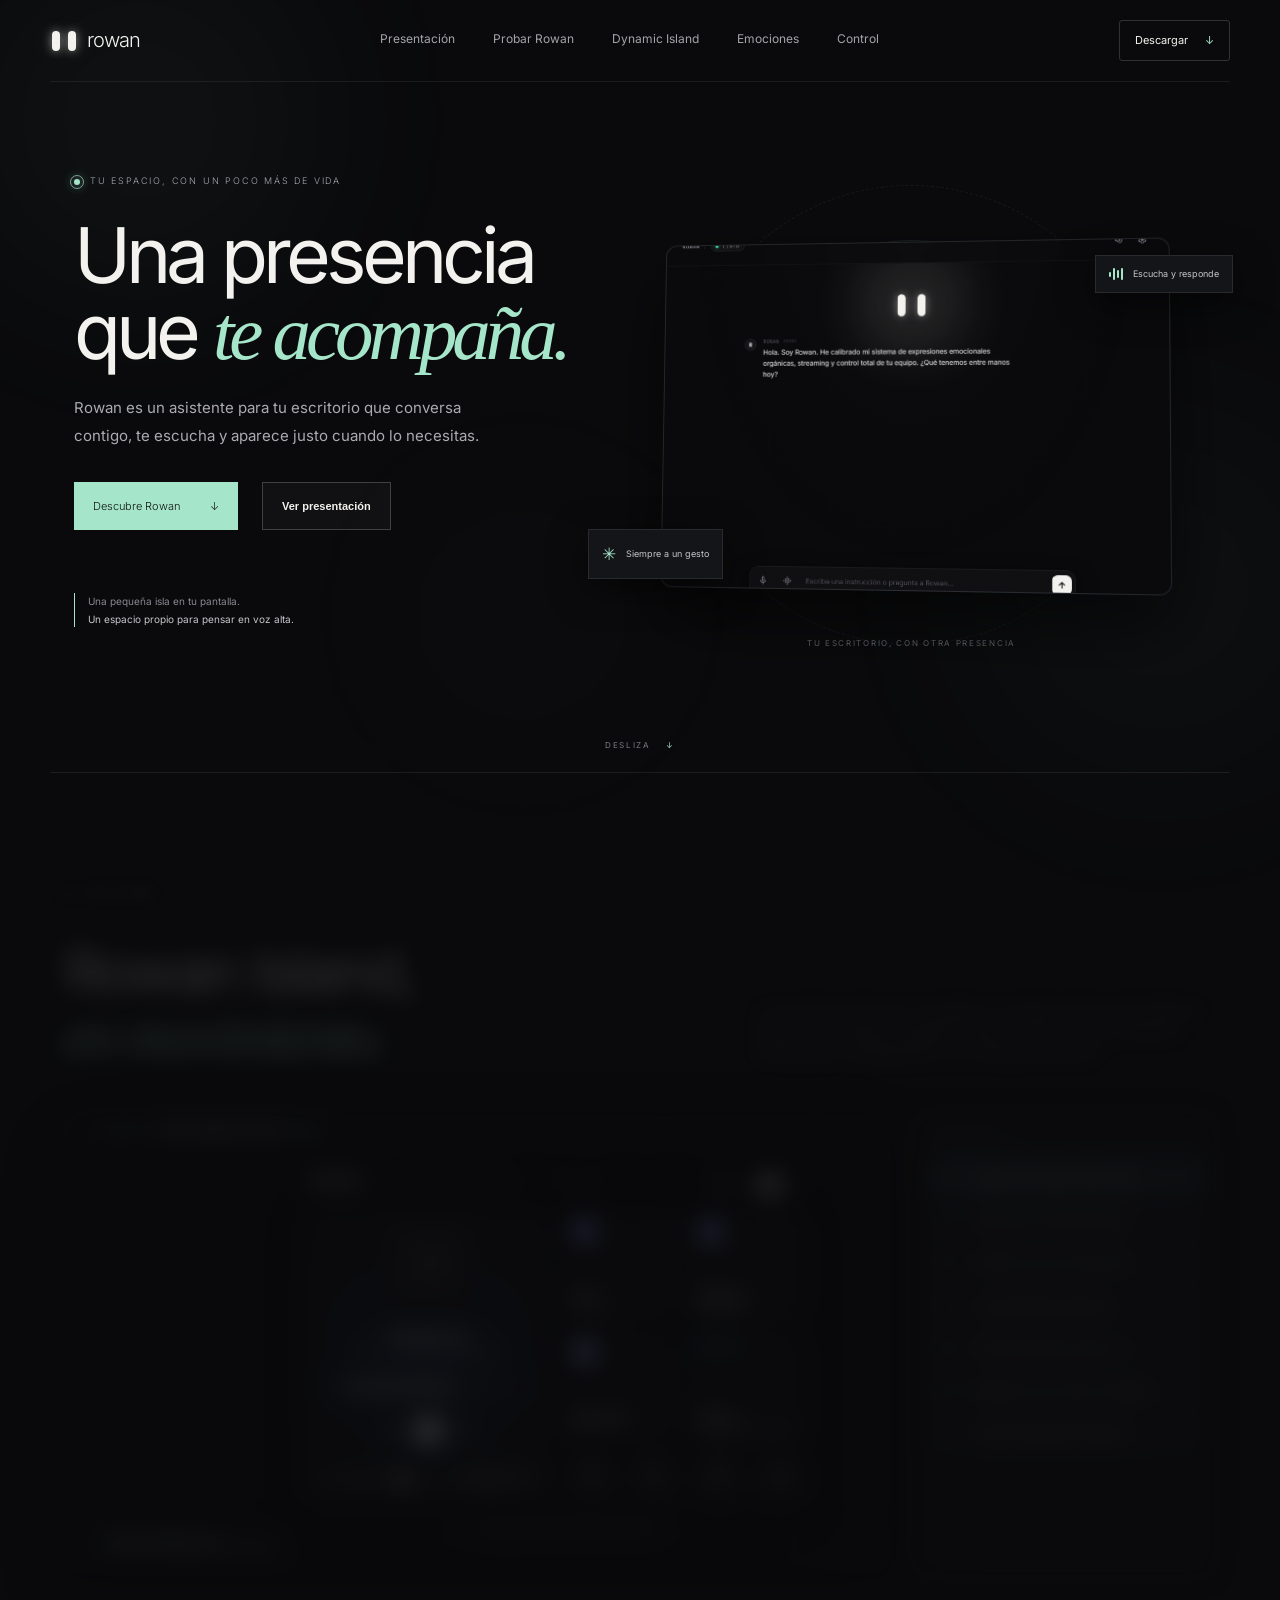
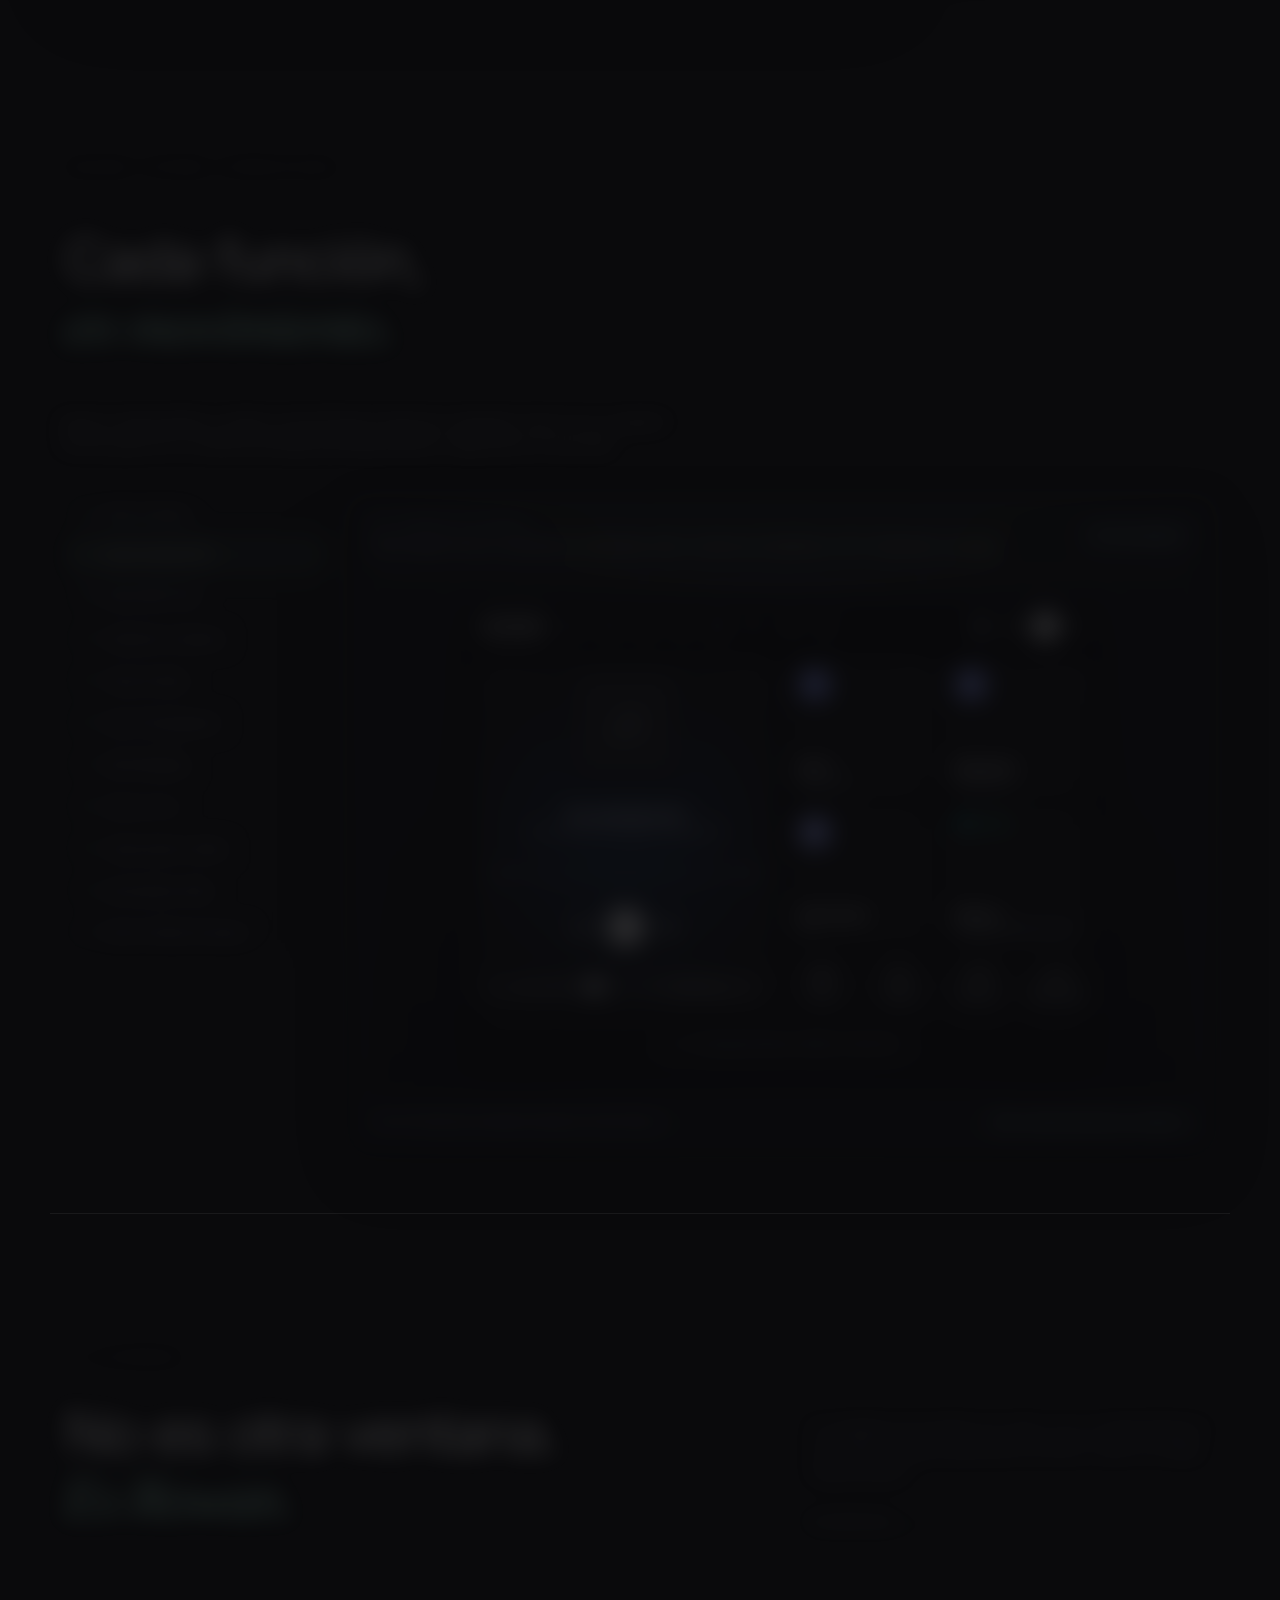
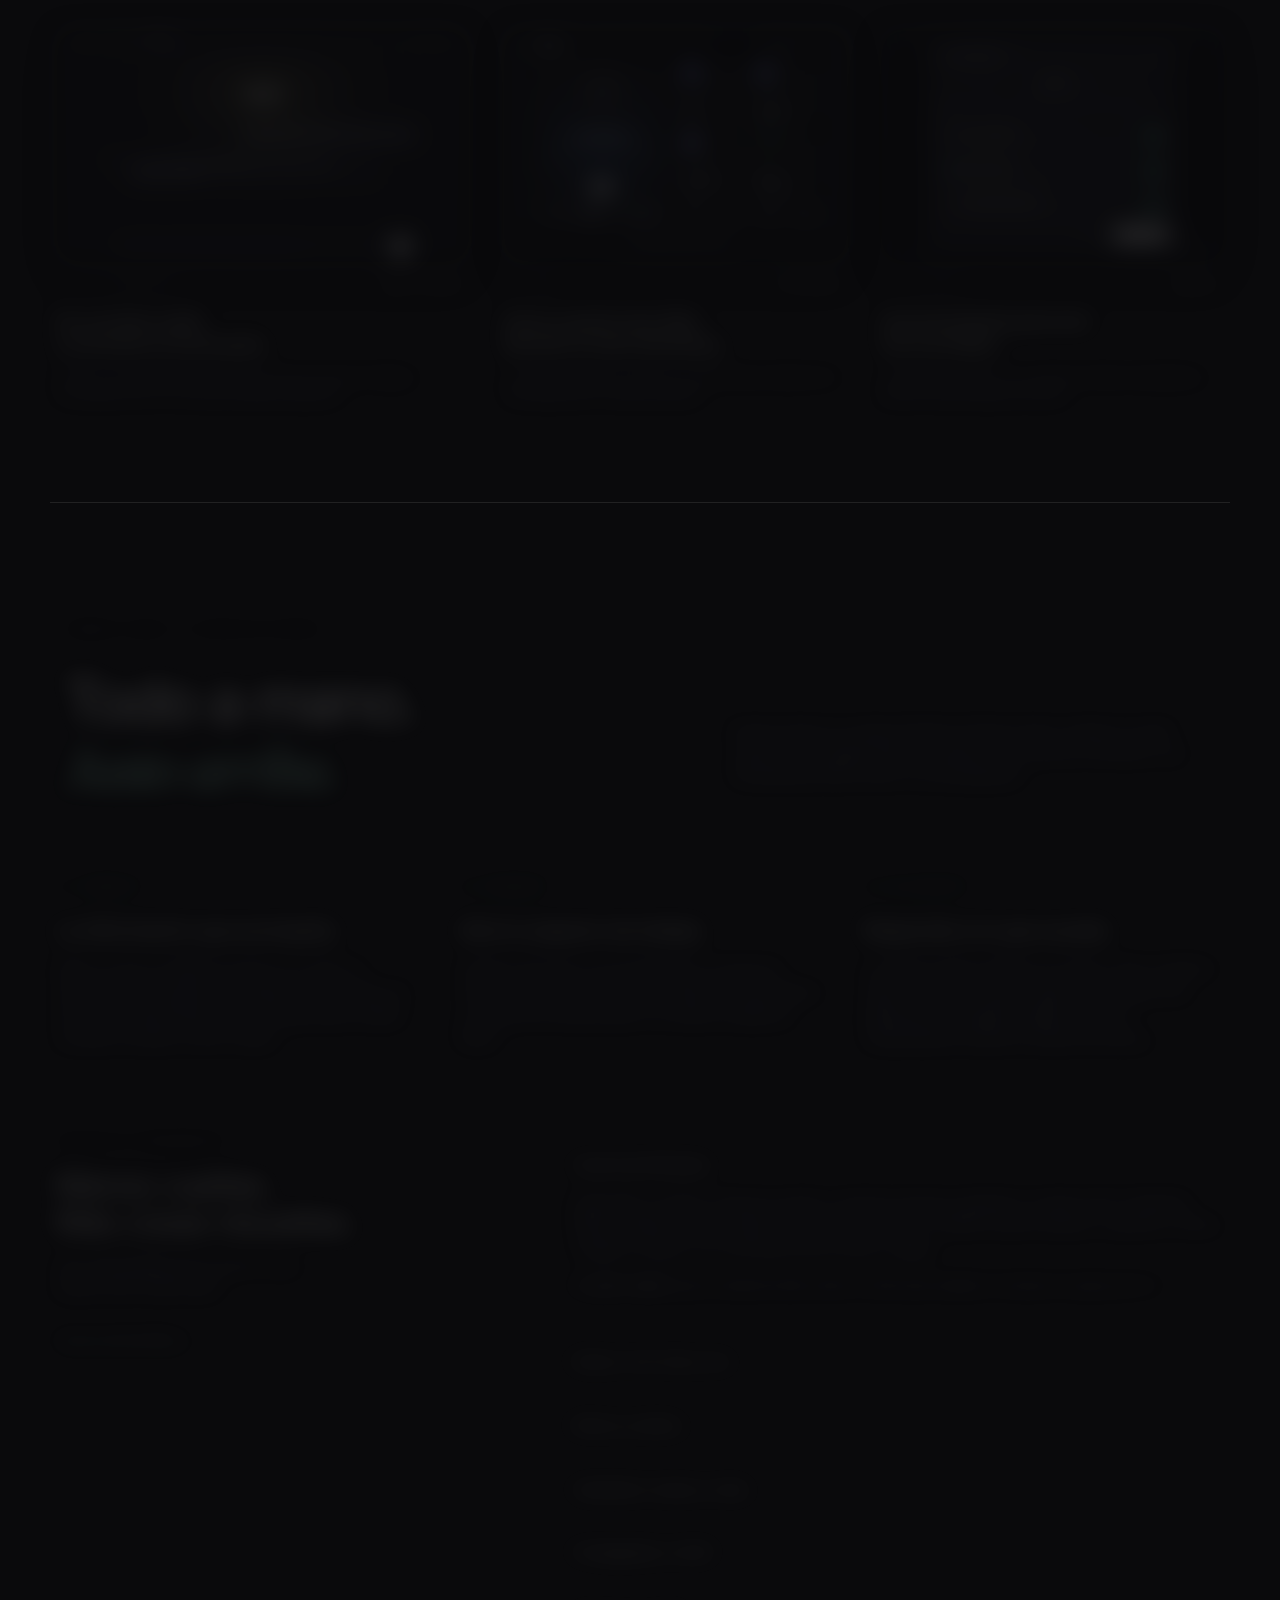
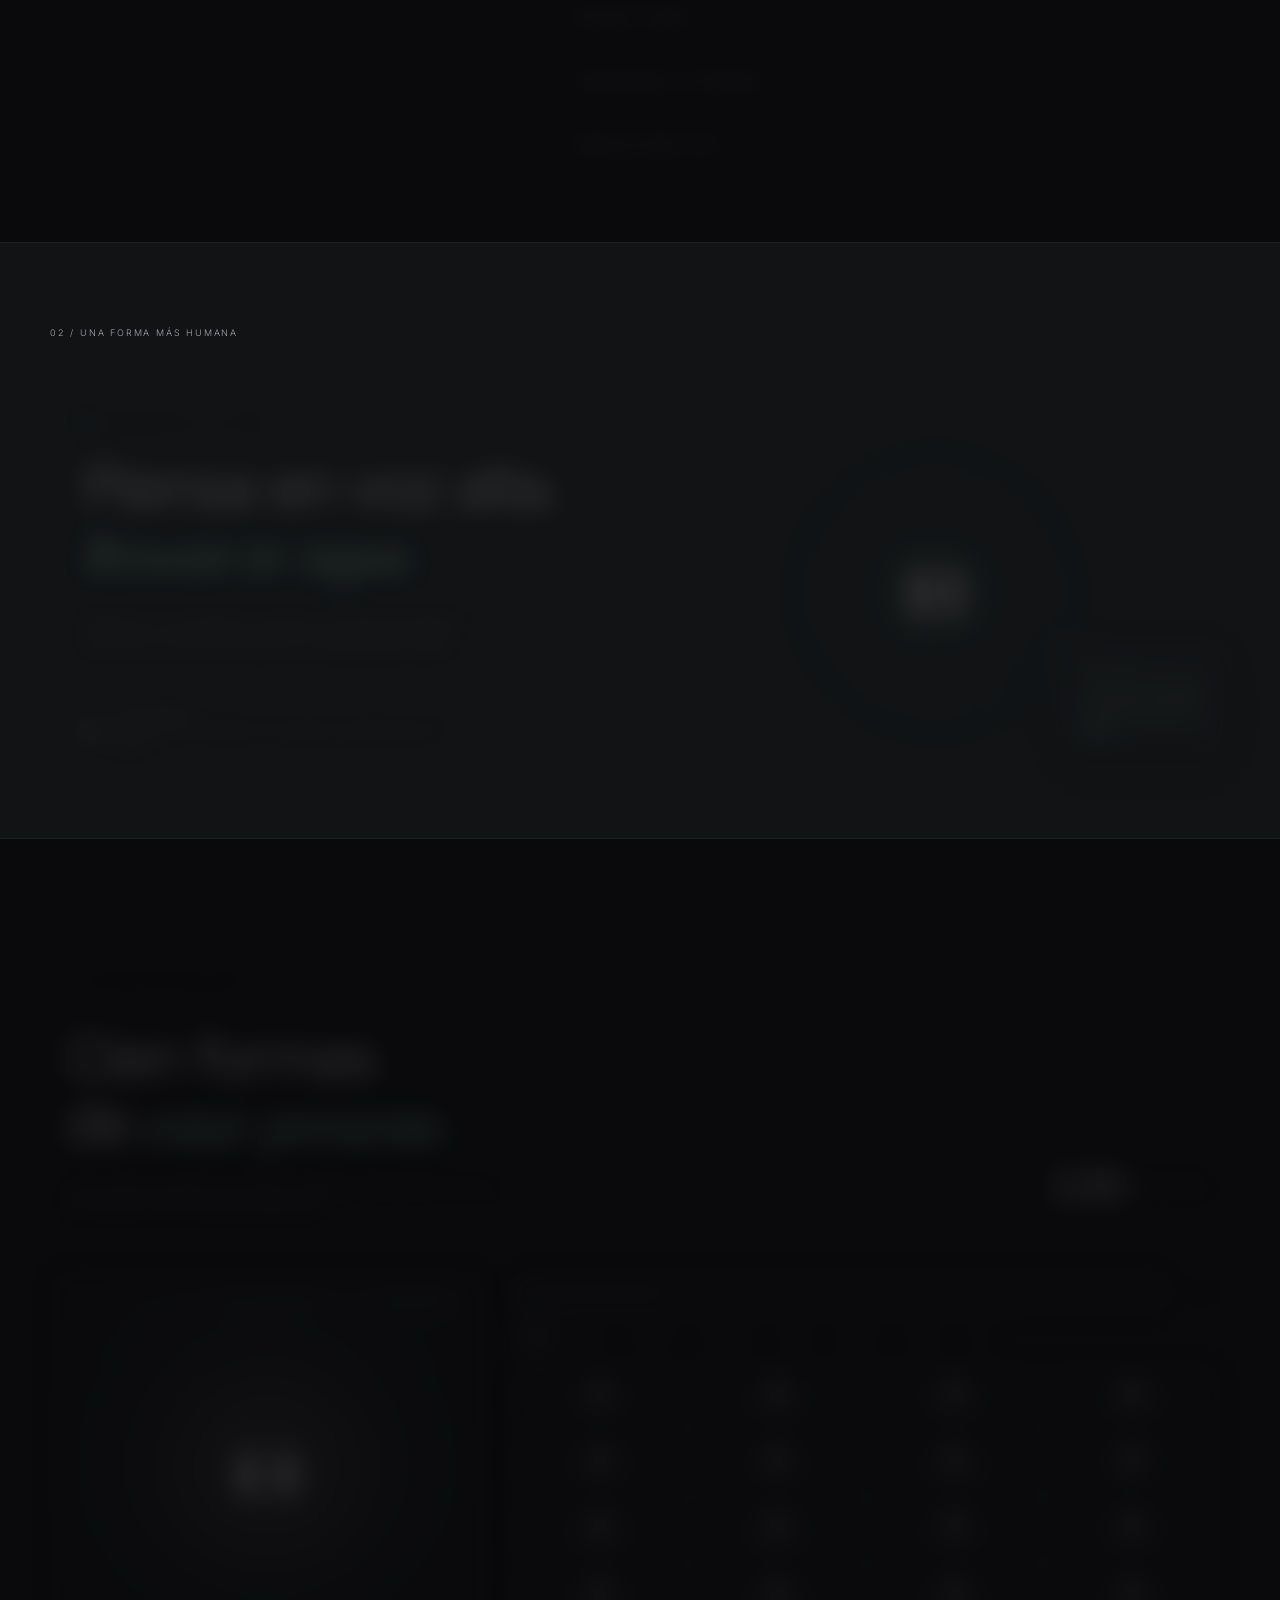
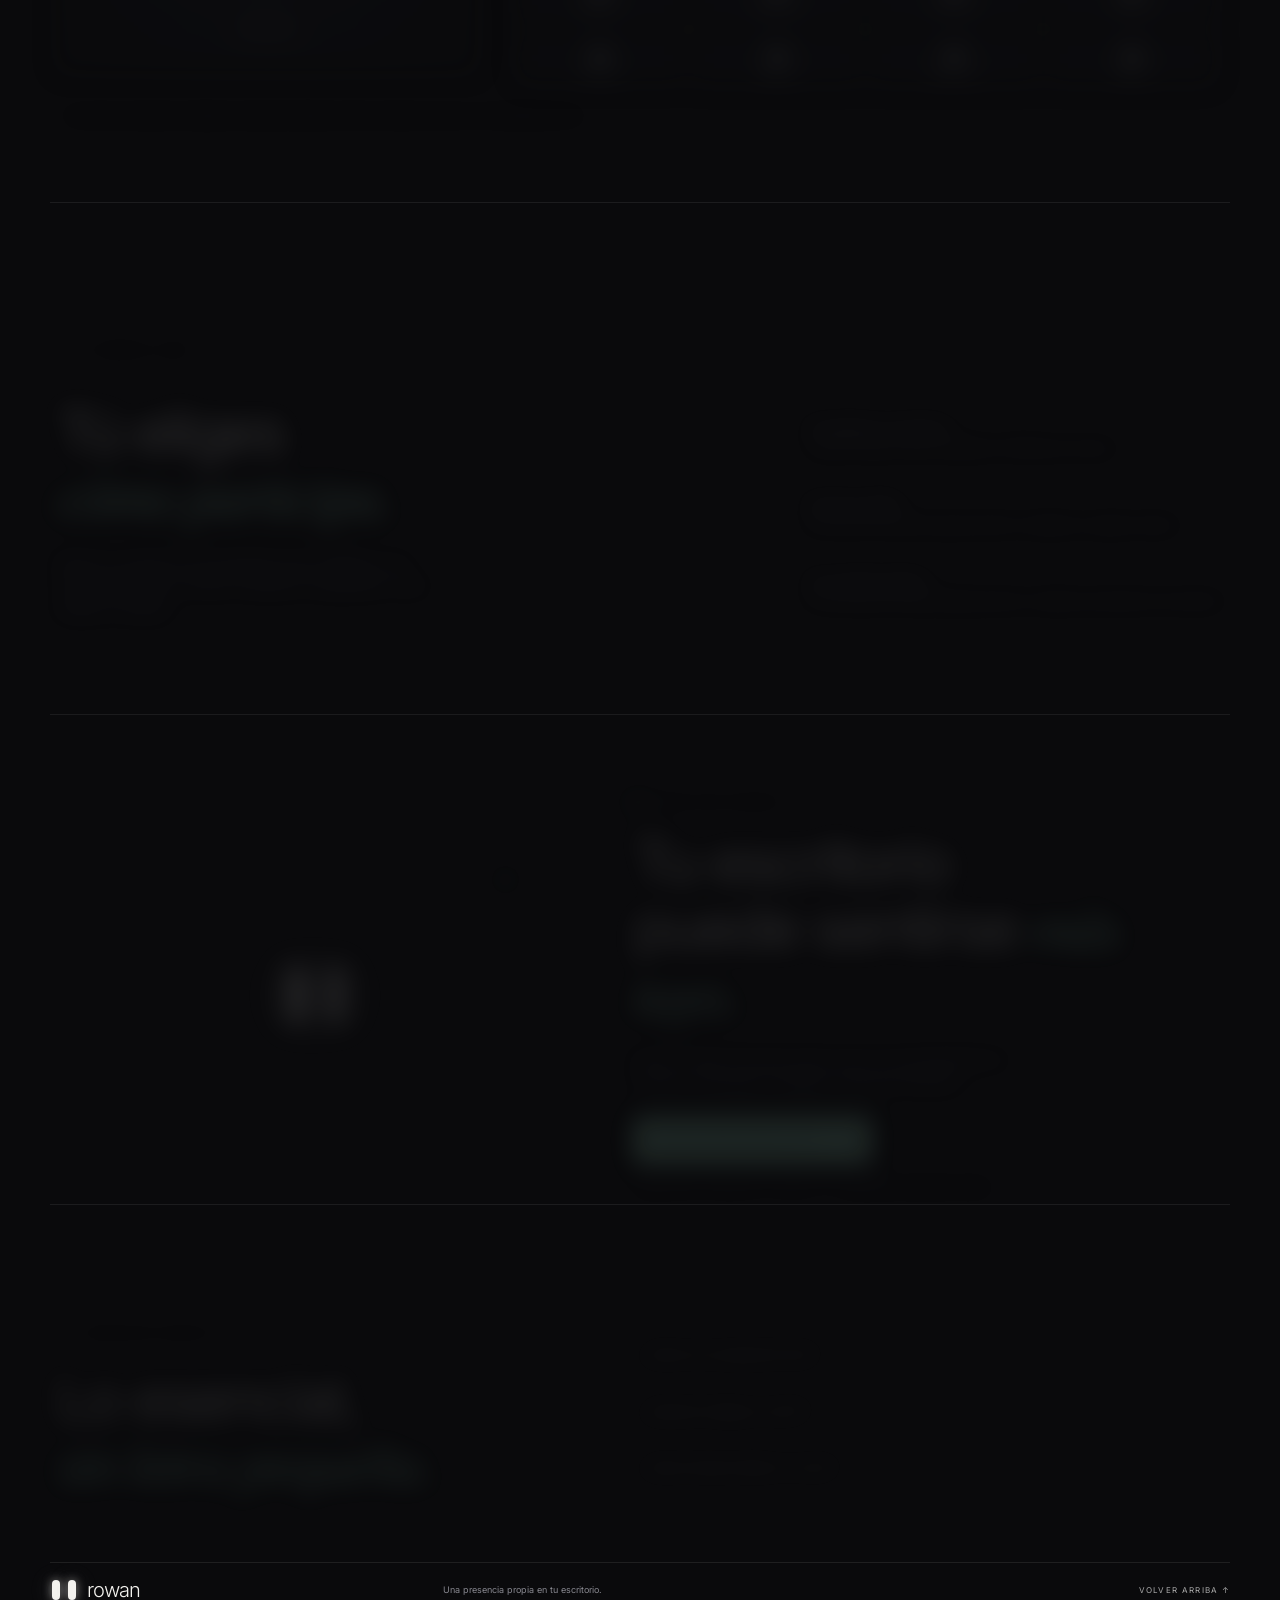
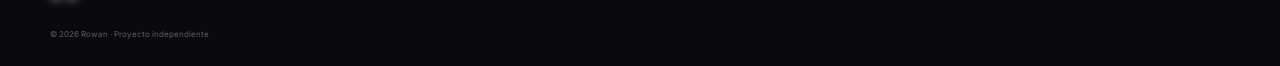
==== commit f9e21b63: "Release v1.0.7 website update and download stats page" ====
--- a/index.html
+++ b/index.html
@@ -27,7 +27,7 @@
   <div id="welcome-intro" class="welcome-intro" aria-label="Bienvenida a Rowan Island">
     <div class="welcome-inner">
       <div class="welcome-pill" aria-hidden="true"><i></i><i></i></div>
-      <div class="welcome-kicker">WINDOWS 10 &amp; 11 · v1.0.6</div>
+      <div class="welcome-kicker">WINDOWS 10 &amp; 11 · v1.0.7</div>
       <div class="welcome-title">Rowan Island</div>
       <p class="welcome-subtitle">Tu escritorio, <em>ahora cobra vida.</em></p>
       <div class="welcome-chips">
@@ -138,7 +138,7 @@
 
     <section class="control wrap" id="privacidad"><div class="section-index">04 / CONTROL CLARO</div><div class="control-grid"><div><h2>Tú eliges<br><em>cómo participa.</em></h2><p>Rowan se conecta a los proveedores que configures. Las claves personales no vienen incluidas en la aplicación: tú las añades en Ajustes.</p></div><div class="control-list"><div><span>01</span><p><b>Proveedores a tu elección</b><br>Configura Google AI Studio, OpenRouter o NVIDIA para conversar.</p></div><div><span>02</span><p><b>Permisos visibles</b><br>Activa solo los accesos que quieras permitir y cámbialos en cualquier momento.</p></div><div><span>03</span><p><b>Voz cuando tú quieras</b><br>Fish Audio aporta la síntesis hablada opcional; no sustituye al proveedor de conversación.</p></div></div></div></section>
 
-    <section class="closing wrap" id="descarga"><div class="closing-art"><span class="closing-orbit"></span><span class="tiny-mark closing-mark"><i></i><i></i></span><span class="closing-star">✳</span></div><div class="closing-copy"><div class="eyebrow"><span class="live-dot"></span> ROWAN PARA WINDOWS</div><h2>Tu escritorio<br>puede sentirse <em>más tuyo.</em></h2><p>Rowan e Island funcionan juntos como una sola aplicación de escritorio. Descarga el instalador oficial para Windows.</p><div class="hero-actions" style="margin-top:22px"><a class="button primary" style="margin-top:0" href="https://github.com/62671534m-ctrl/rowan-island-releases/releases/latest/download/Rowan-Island-Setup-1.0.6.exe" download>Descargar Setup (Windows x64) <span>↓</span></a></div><span class="release-note">Instalador oficial · Windows x64 · Versión 1.0.6 · Actualizaciones automáticas incluidas</span></div></section>
+    <section class="closing wrap" id="descarga"><div class="closing-art"><span class="closing-orbit"></span><span class="tiny-mark closing-mark"><i></i><i></i></span><span class="closing-star">✳</span></div><div class="closing-copy"><div class="eyebrow"><span class="live-dot"></span> ROWAN PARA WINDOWS</div><h2>Tu escritorio<br>puede sentirse <em>más tuyo.</em></h2><p>Rowan e Island funcionan juntos como una sola aplicación de escritorio. Descarga el instalador oficial para Windows.</p><div class="hero-actions" style="margin-top:22px"><a class="button primary" style="margin-top:0" href="https://github.com/62671534m-ctrl/rowan-island-releases/releases/latest/download/Rowan-Island-Setup-1.0.7.exe" download>Descargar Setup (Windows x64) <span>↓</span></a></div><span class="release-note">Instalador oficial · Windows x64 · Versión 1.0.7 · Actualizaciones automáticas incluidas</span></div></section>
     <section class="faq wrap" id="preguntas"><div class="section-index">04 / RESPUESTAS DIRECTAS</div><h2>Lo esencial,<br><em>sin letra pequeña.</em></h2><div class="faq-items"><details><summary>¿Rowan es una aplicación web?</summary><p>Rowan es una aplicación de escritorio para Windows que integra Rowan e Island. Esta página presenta el producto.</p></details><details><summary>¿Necesito configurar una API?</summary><p>Sí, debes añadir una clave de un proveedor de conversación compatible desde Ajustes. Las claves personales no vienen incluidas en el instalador.</p></details><details><summary>¿Rowan siempre habla en voz alta?</summary><p>No. La voz es opcional y se configura por separado con Fish Audio. También puedes conversar por texto.</p></details></div></section>
   </main>
   <footer class="footer wrap"><a class="brand" href="#inicio"><span class="brand-mark"><i></i><i></i></span><span>rowan</span></a><span>Una presencia propia en tu escritorio.</span><a href="#inicio">VOLVER ARRIBA ↑</a><small>© 2026 Rowan · Proyecto independiente</small></footer>
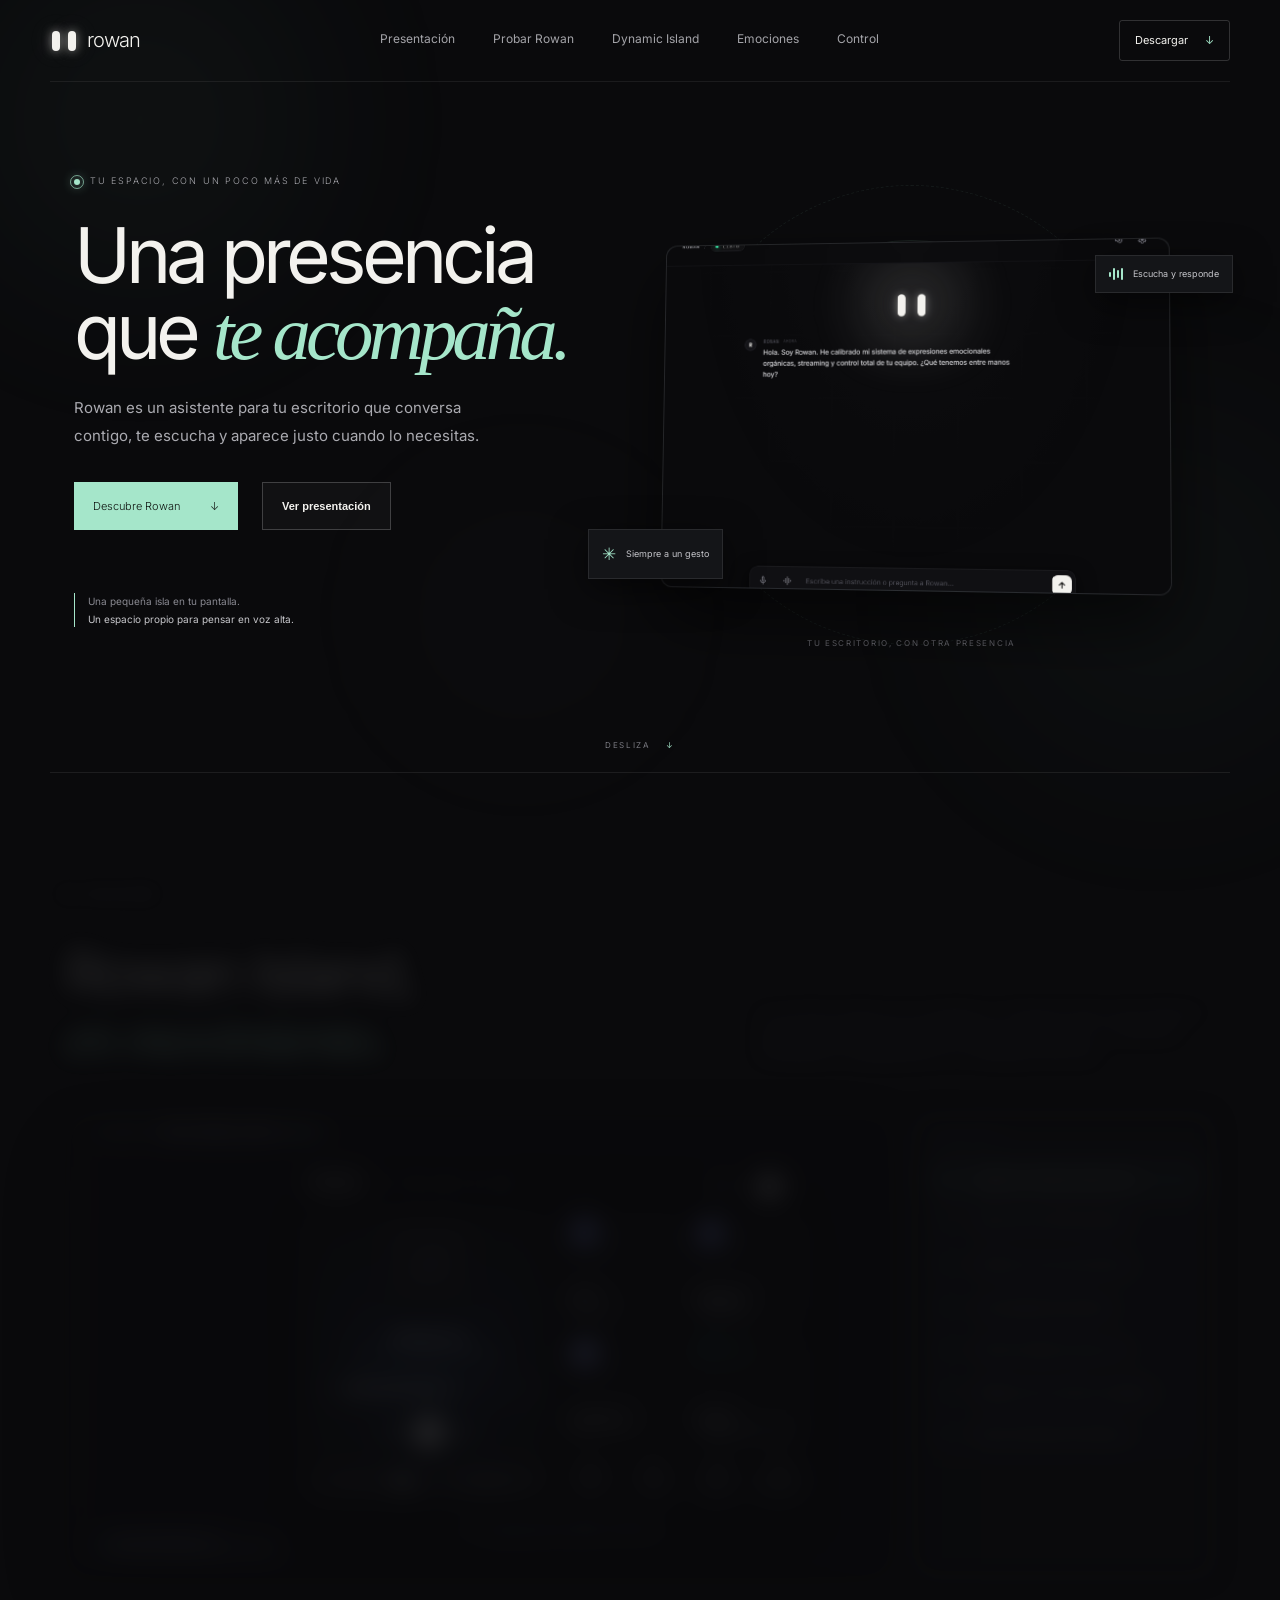
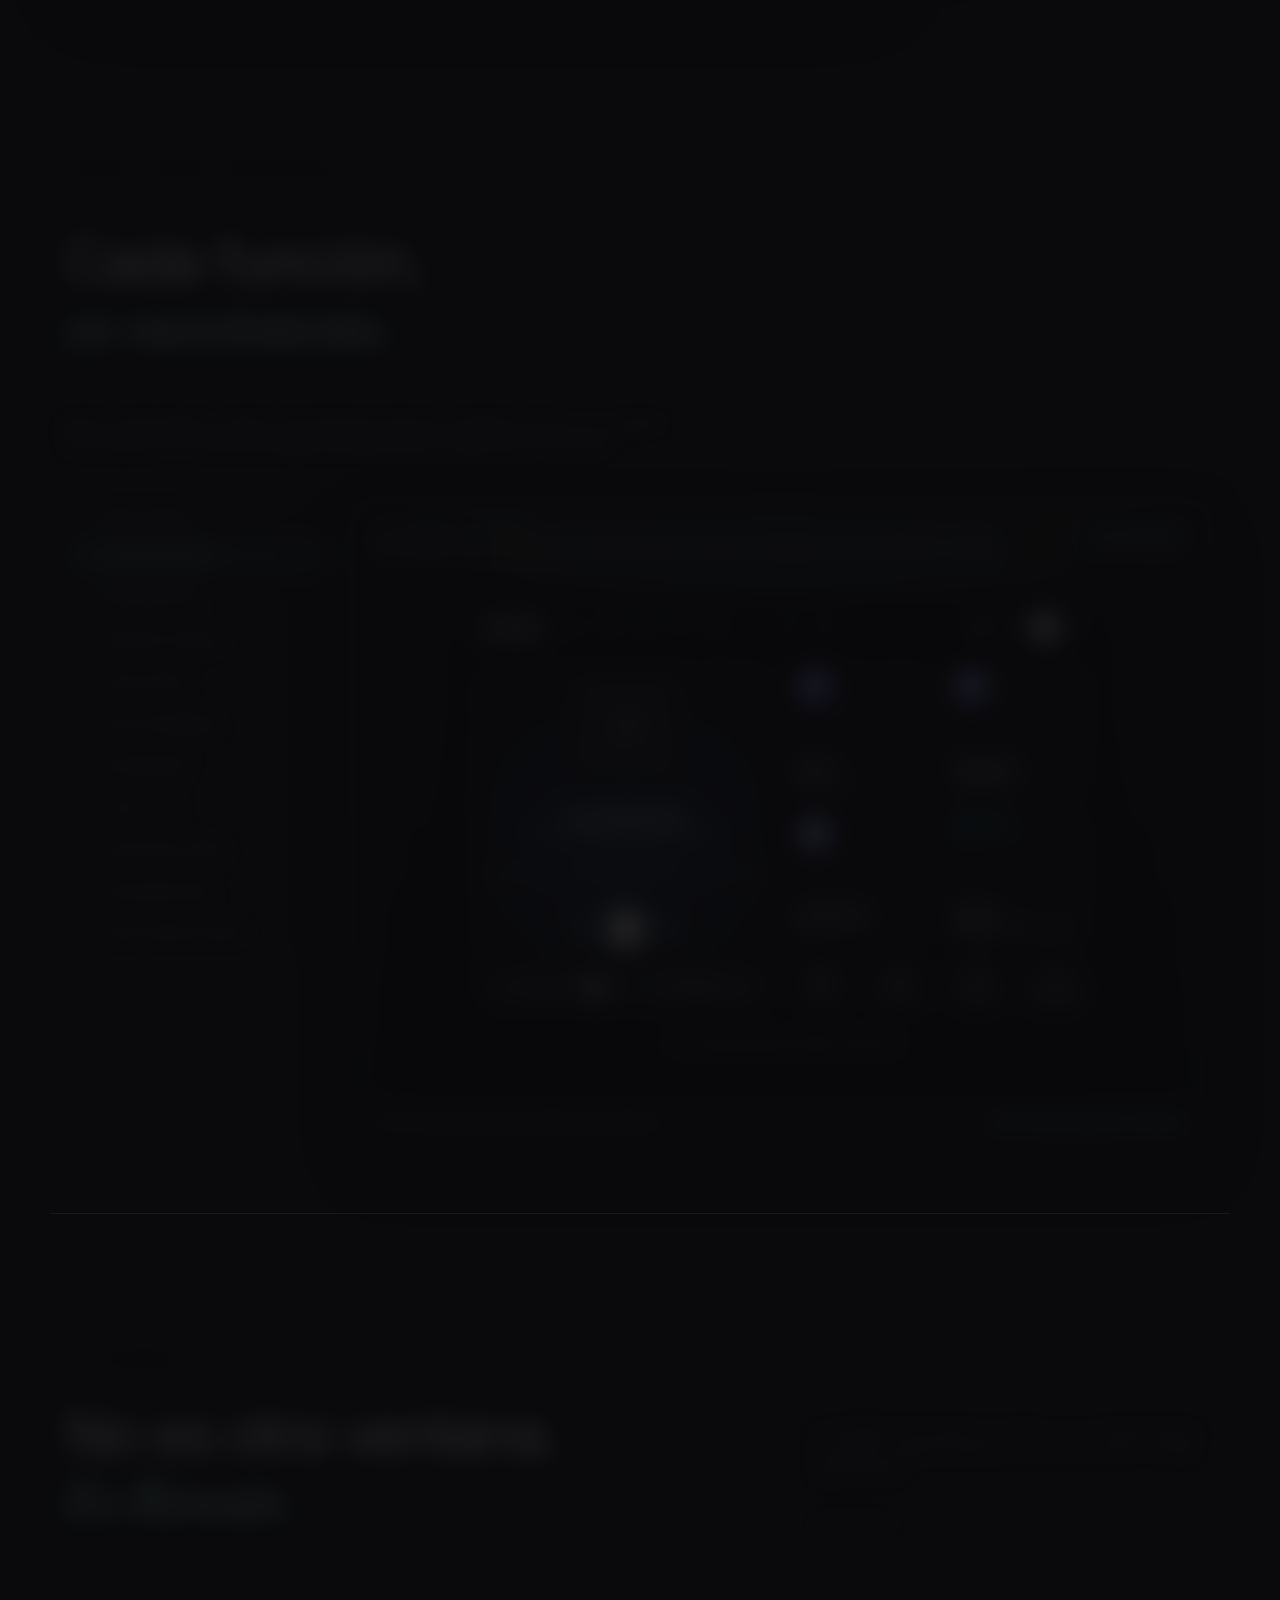
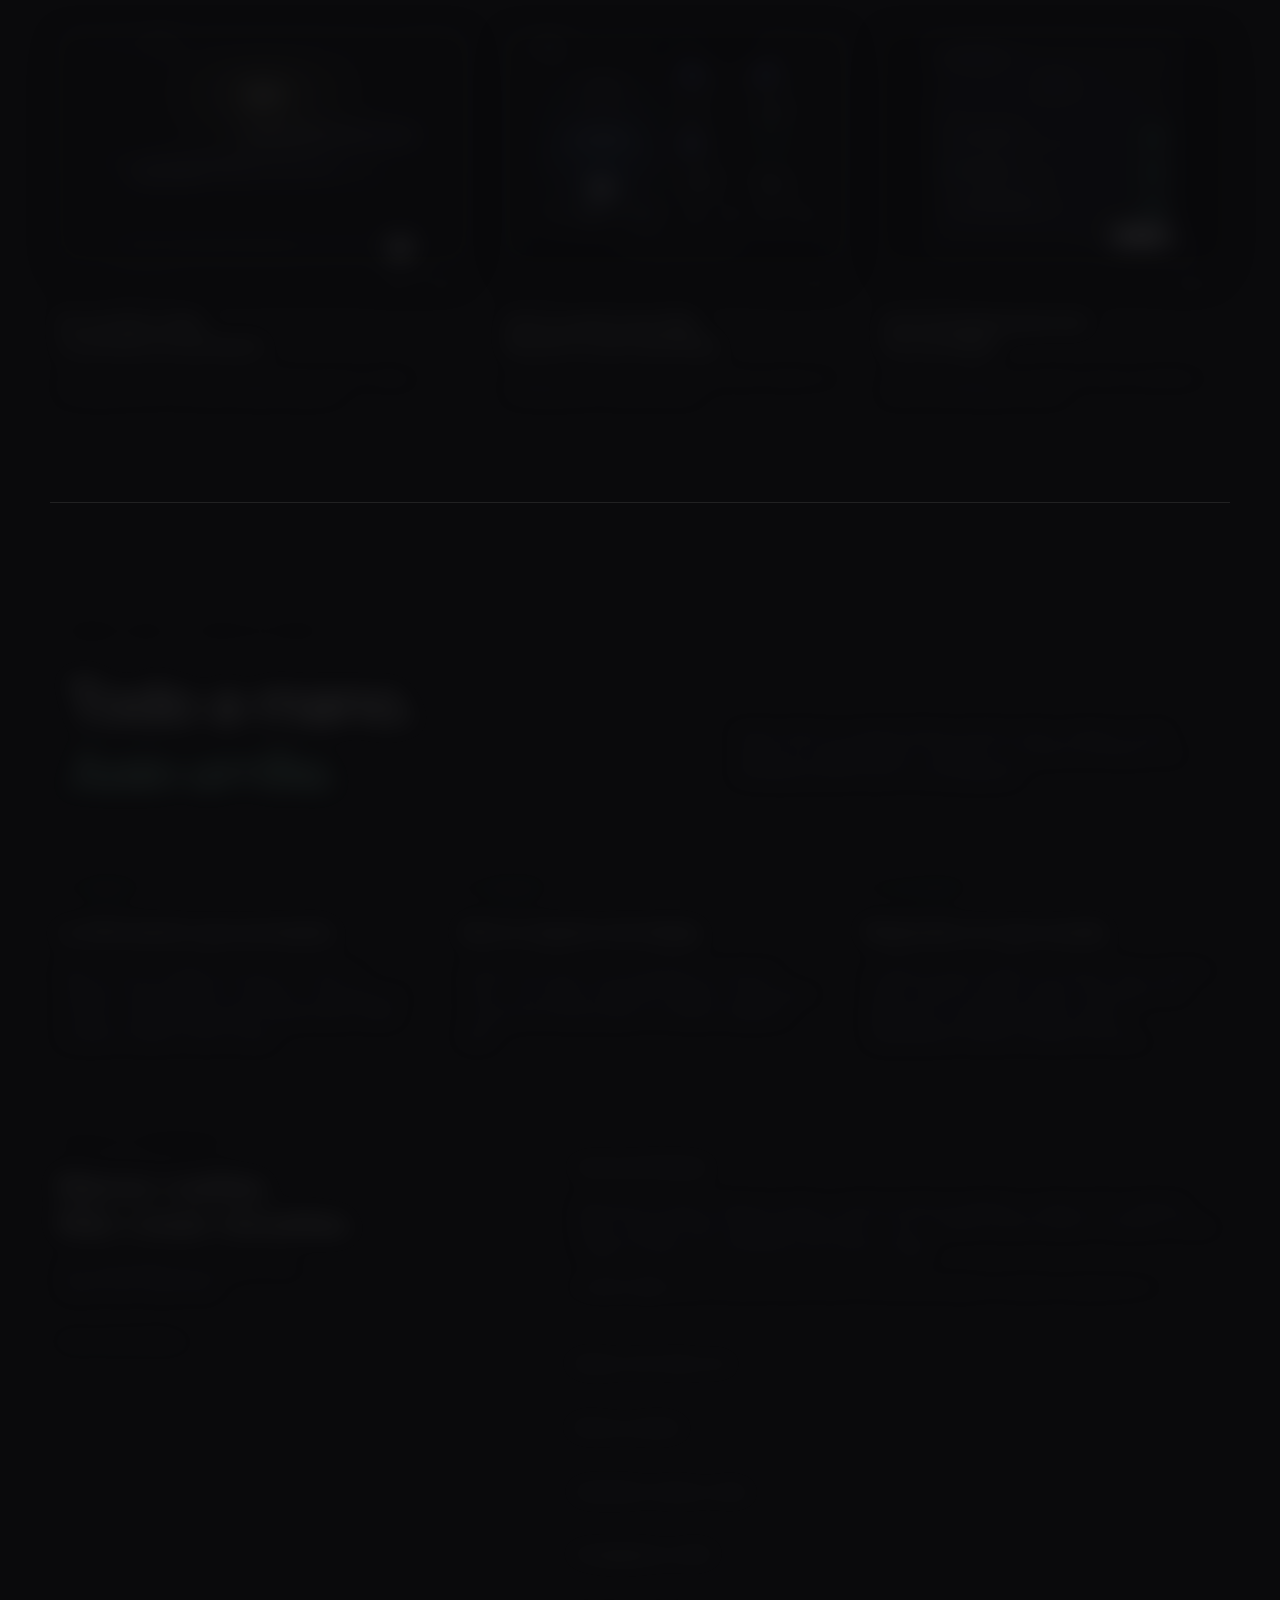
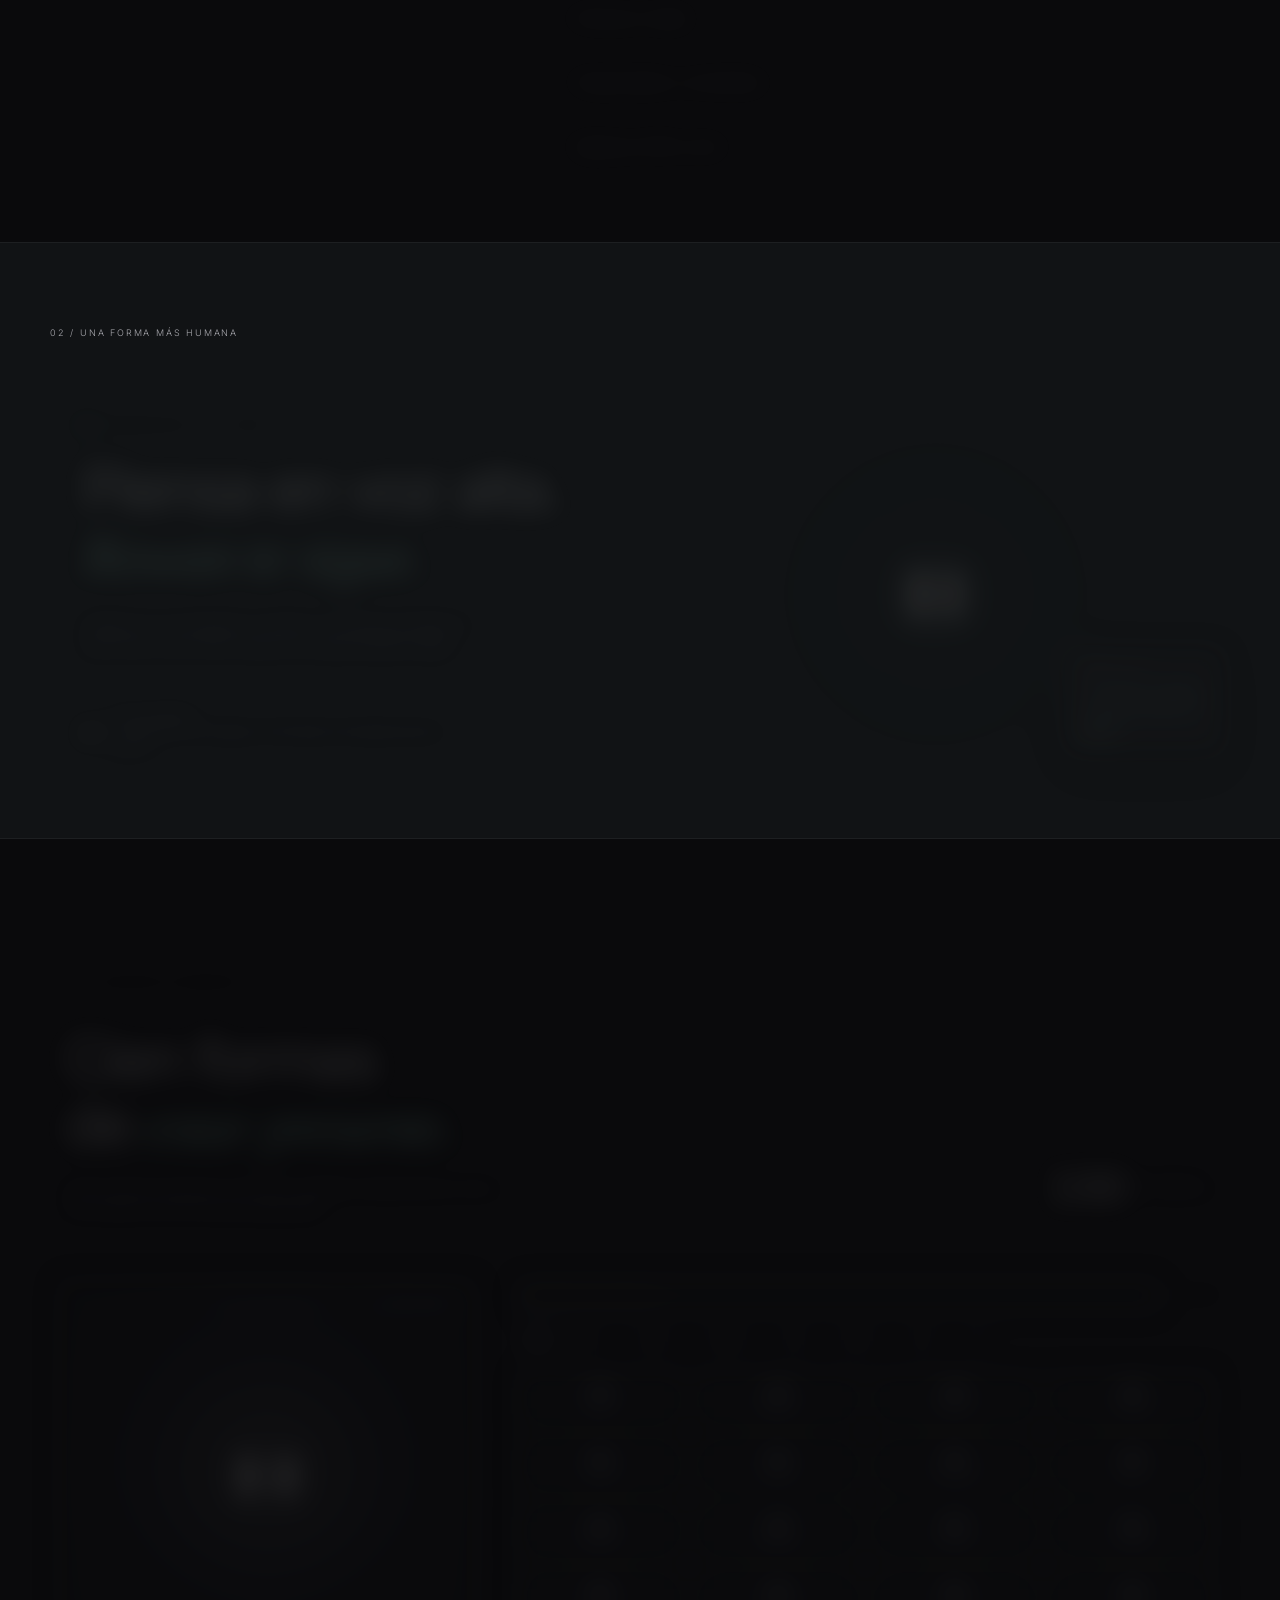
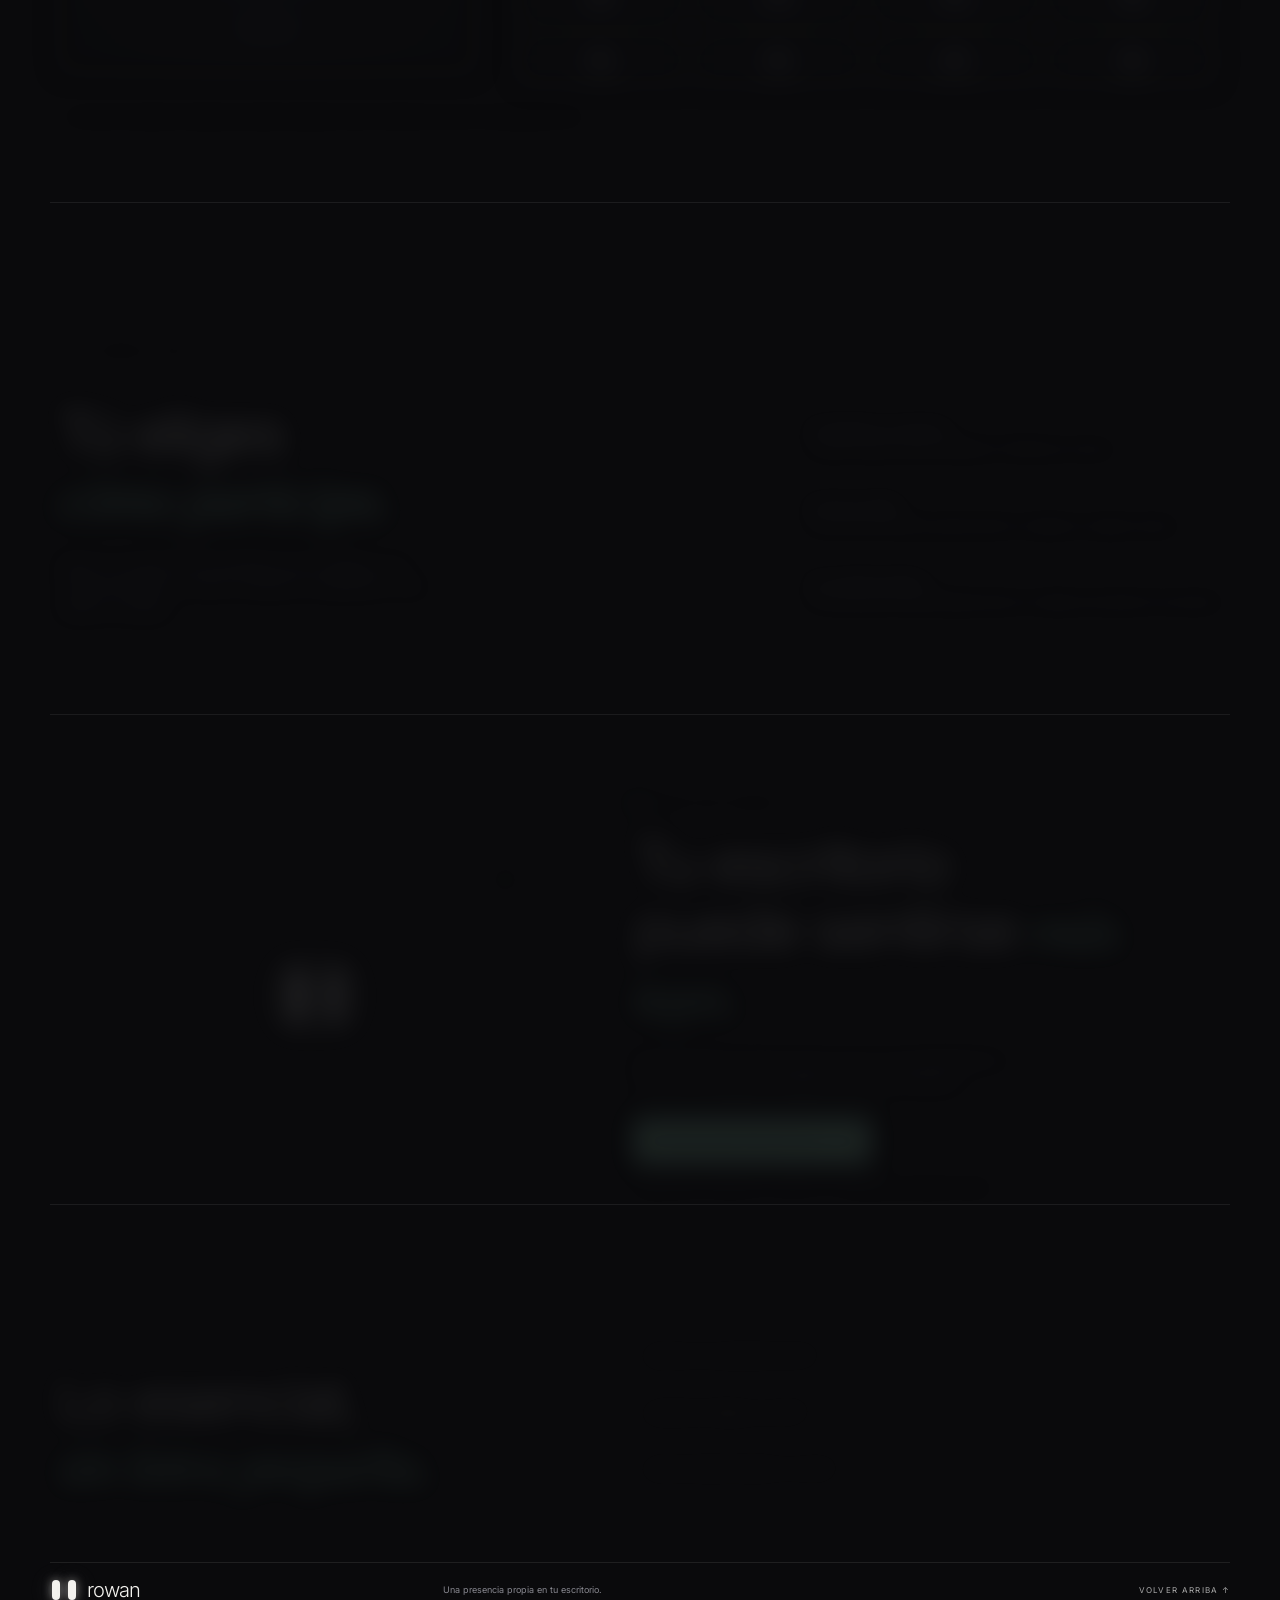
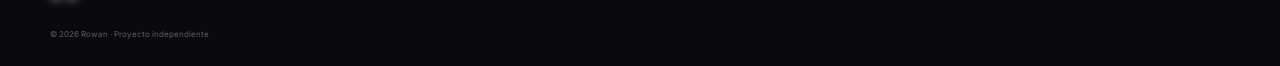
==== commit 5bf3fb0d: "Publish Rowan Island website v1.0.8" ====
--- a/index.html
+++ b/index.html
@@ -27,7 +27,7 @@
   <div id="welcome-intro" class="welcome-intro" aria-label="Bienvenida a Rowan Island">
     <div class="welcome-inner">
       <div class="welcome-pill" aria-hidden="true"><i></i><i></i></div>
-      <div class="welcome-kicker">WINDOWS 10 &amp; 11 · v1.0.7</div>
+      <div class="welcome-kicker">WINDOWS 10 &amp; 11 · v1.0.8</div>
       <div class="welcome-title">Rowan Island</div>
       <p class="welcome-subtitle">Tu escritorio, <em>ahora cobra vida.</em></p>
       <div class="welcome-chips">
@@ -138,7 +138,7 @@
 
     <section class="control wrap" id="privacidad"><div class="section-index">04 / CONTROL CLARO</div><div class="control-grid"><div><h2>Tú eliges<br><em>cómo participa.</em></h2><p>Rowan se conecta a los proveedores que configures. Las claves personales no vienen incluidas en la aplicación: tú las añades en Ajustes.</p></div><div class="control-list"><div><span>01</span><p><b>Proveedores a tu elección</b><br>Configura Google AI Studio, OpenRouter o NVIDIA para conversar.</p></div><div><span>02</span><p><b>Permisos visibles</b><br>Activa solo los accesos que quieras permitir y cámbialos en cualquier momento.</p></div><div><span>03</span><p><b>Voz cuando tú quieras</b><br>Fish Audio aporta la síntesis hablada opcional; no sustituye al proveedor de conversación.</p></div></div></div></section>
 
-    <section class="closing wrap" id="descarga"><div class="closing-art"><span class="closing-orbit"></span><span class="tiny-mark closing-mark"><i></i><i></i></span><span class="closing-star">✳</span></div><div class="closing-copy"><div class="eyebrow"><span class="live-dot"></span> ROWAN PARA WINDOWS</div><h2>Tu escritorio<br>puede sentirse <em>más tuyo.</em></h2><p>Rowan e Island funcionan juntos como una sola aplicación de escritorio. Descarga el instalador oficial para Windows.</p><div class="hero-actions" style="margin-top:22px"><a class="button primary" style="margin-top:0" href="https://github.com/62671534m-ctrl/rowan-island-releases/releases/latest/download/Rowan-Island-Setup-1.0.7.exe" download>Descargar Setup (Windows x64) <span>↓</span></a></div><span class="release-note">Instalador oficial · Windows x64 · Versión 1.0.7 · Actualizaciones automáticas incluidas</span></div></section>
+    <section class="closing wrap" id="descarga"><div class="closing-art"><span class="closing-orbit"></span><span class="tiny-mark closing-mark"><i></i><i></i></span><span class="closing-star">✳</span></div><div class="closing-copy"><div class="eyebrow"><span class="live-dot"></span> ROWAN PARA WINDOWS</div><h2>Tu escritorio<br>puede sentirse <em>más tuyo.</em></h2><p>Rowan e Island funcionan juntos como una sola aplicación de escritorio. Descarga el instalador oficial para Windows.</p><div class="hero-actions" style="margin-top:22px"><a class="button primary" style="margin-top:0" href="https://github.com/62671534m-ctrl/rowan-island-releases/releases/latest/download/Rowan-Island-Setup-1.0.8.exe" download>Descargar Setup (Windows x64) <span>↓</span></a></div><span class="release-note">Instalador oficial · Windows x64 · Versión 1.0.8 · Actualizaciones automáticas incluidas</span></div></section>
     <section class="faq wrap" id="preguntas"><div class="section-index">04 / RESPUESTAS DIRECTAS</div><h2>Lo esencial,<br><em>sin letra pequeña.</em></h2><div class="faq-items"><details><summary>¿Rowan es una aplicación web?</summary><p>Rowan es una aplicación de escritorio para Windows que integra Rowan e Island. Esta página presenta el producto.</p></details><details><summary>¿Necesito configurar una API?</summary><p>Sí, debes añadir una clave de un proveedor de conversación compatible desde Ajustes. Las claves personales no vienen incluidas en el instalador.</p></details><details><summary>¿Rowan siempre habla en voz alta?</summary><p>No. La voz es opcional y se configura por separado con Fish Audio. También puedes conversar por texto.</p></details></div></section>
   </main>
   <footer class="footer wrap"><a class="brand" href="#inicio"><span class="brand-mark"><i></i><i></i></span><span>rowan</span></a><span>Una presencia propia en tu escritorio.</span><a href="#inicio">VOLVER ARRIBA ↑</a><small>© 2026 Rowan · Proyecto independiente</small></footer>
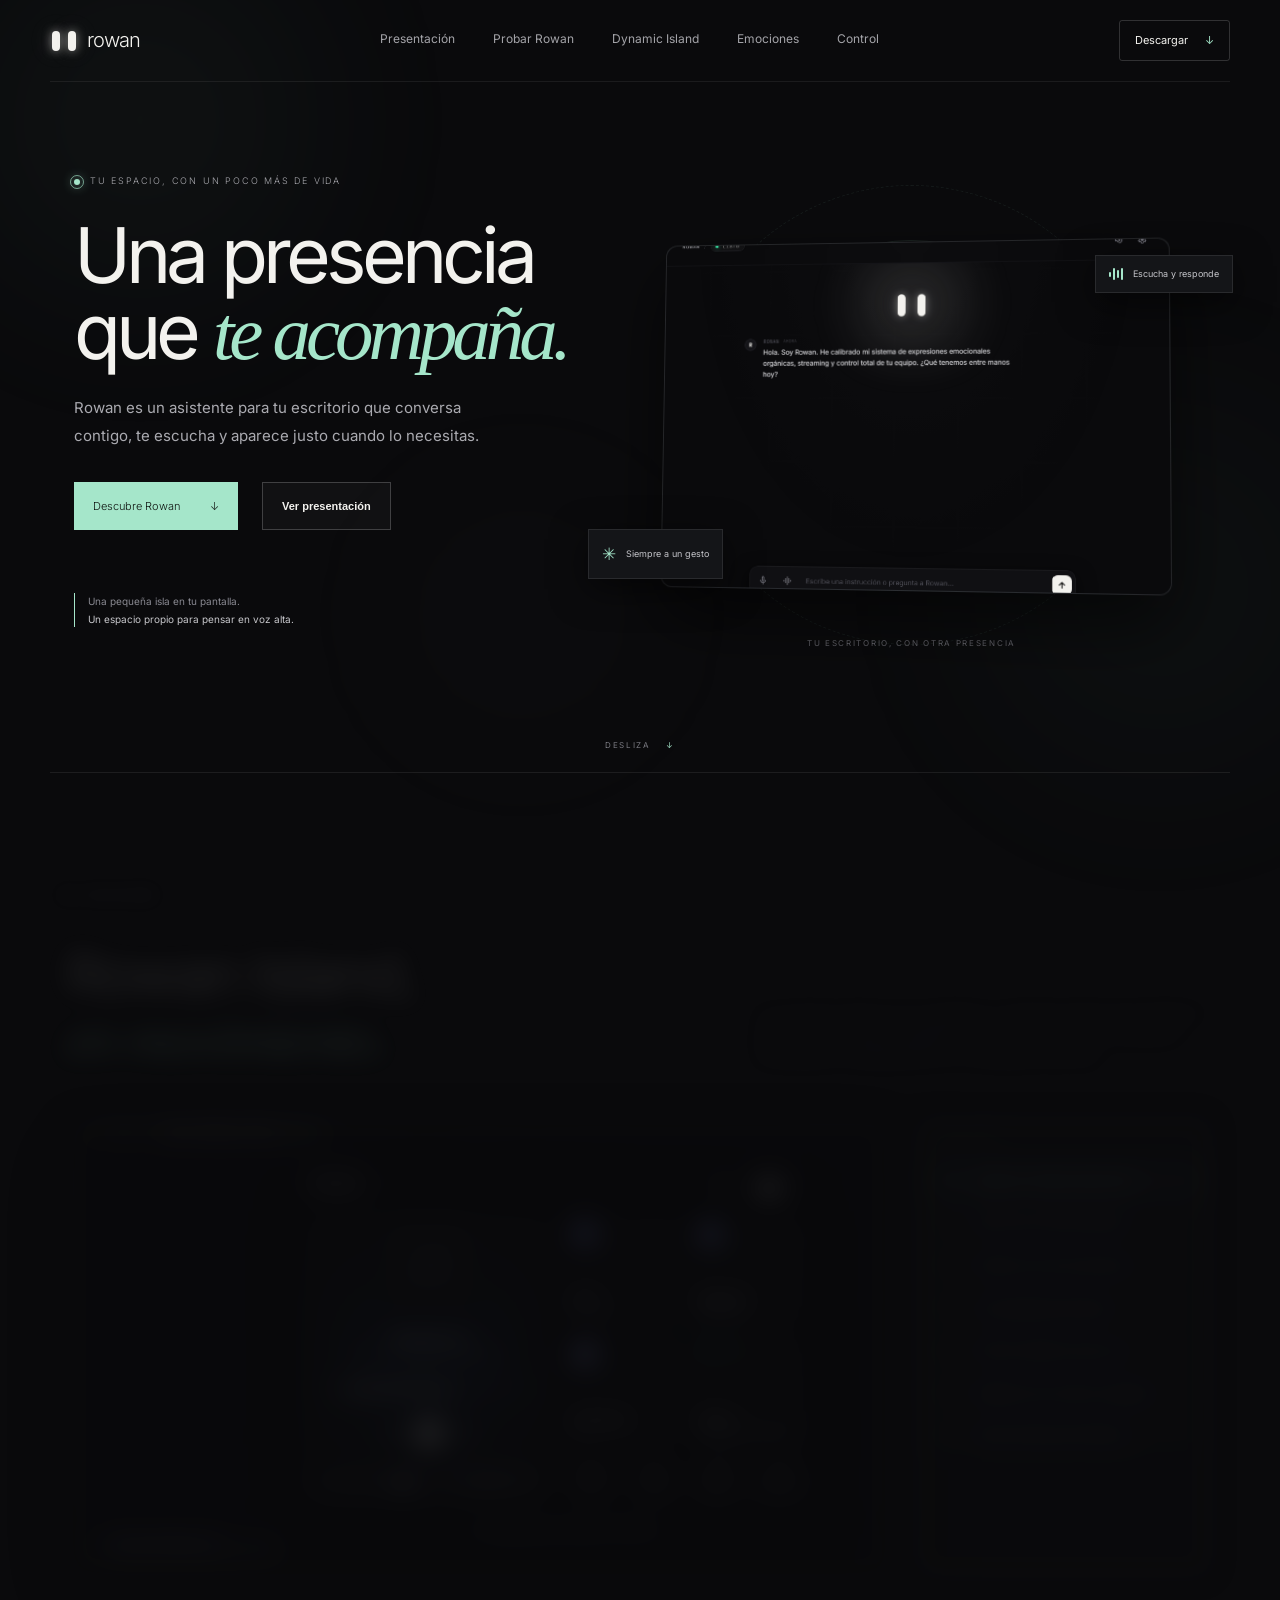
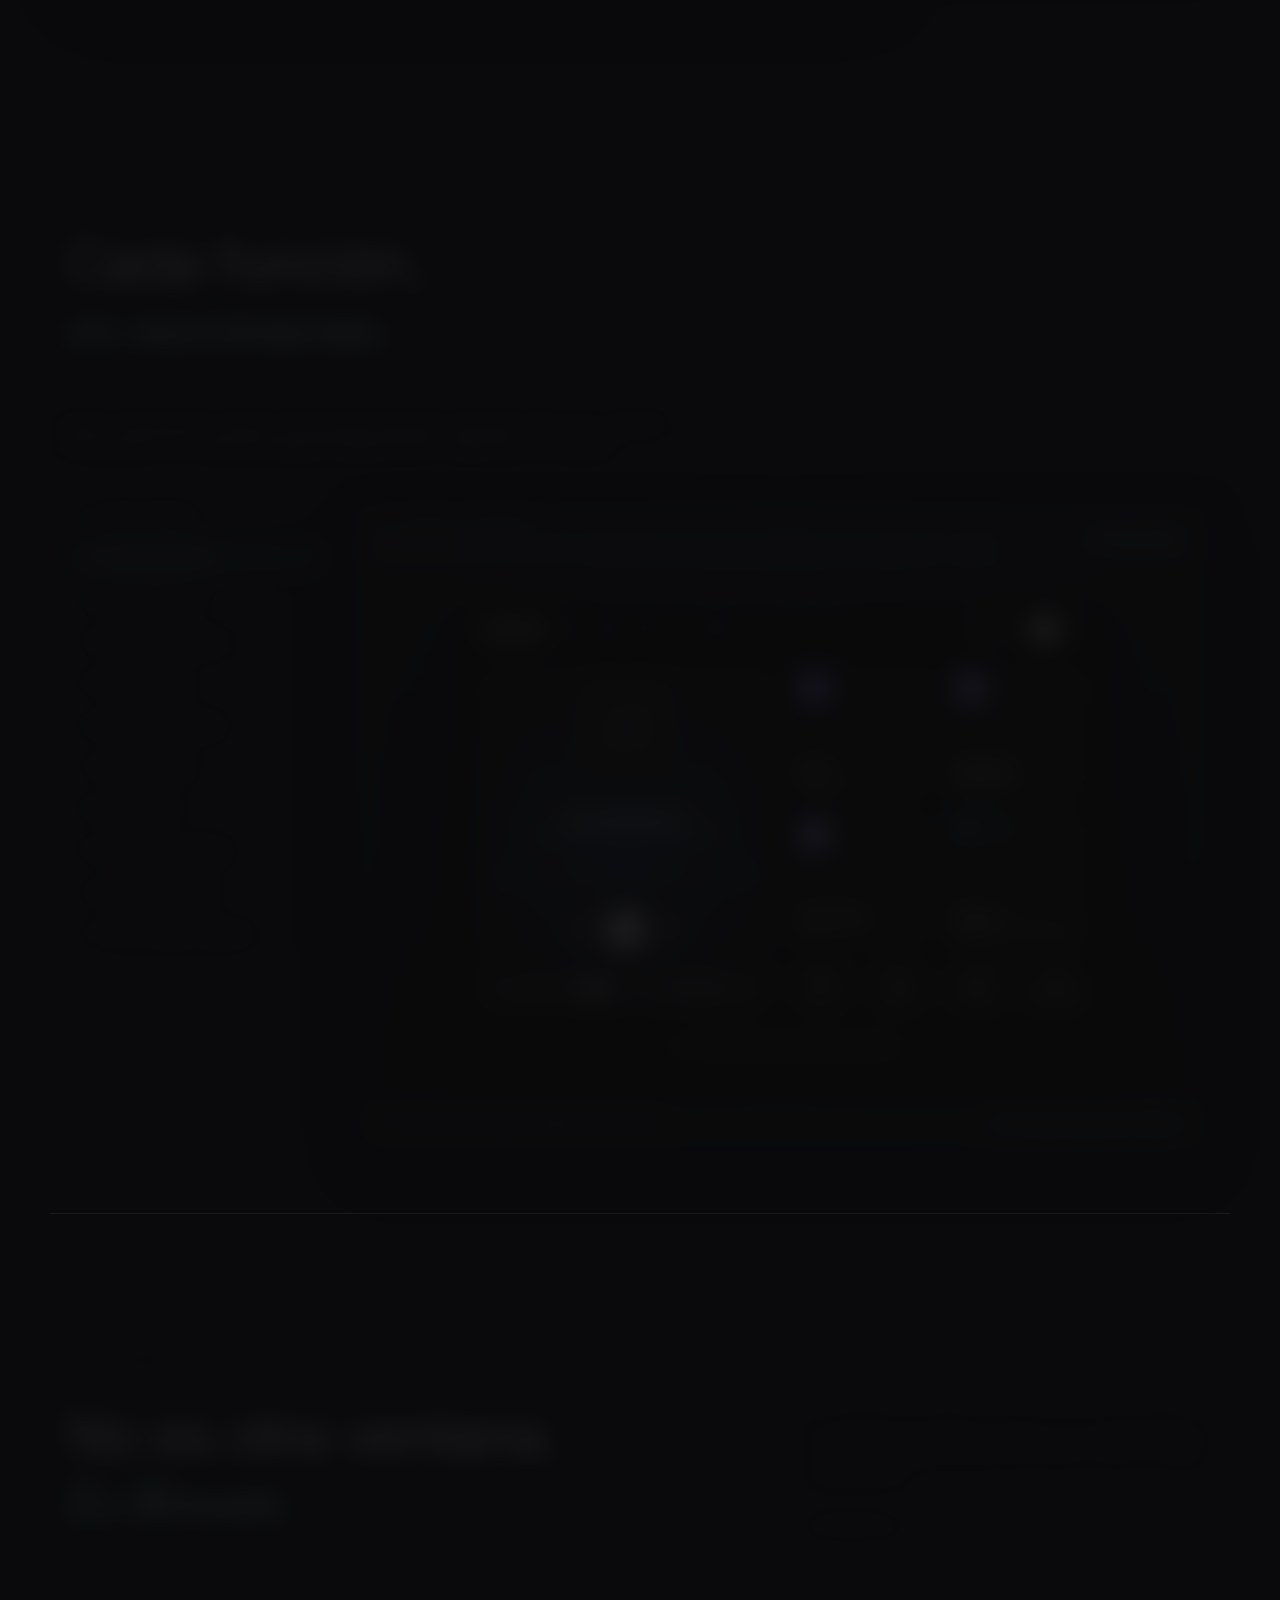
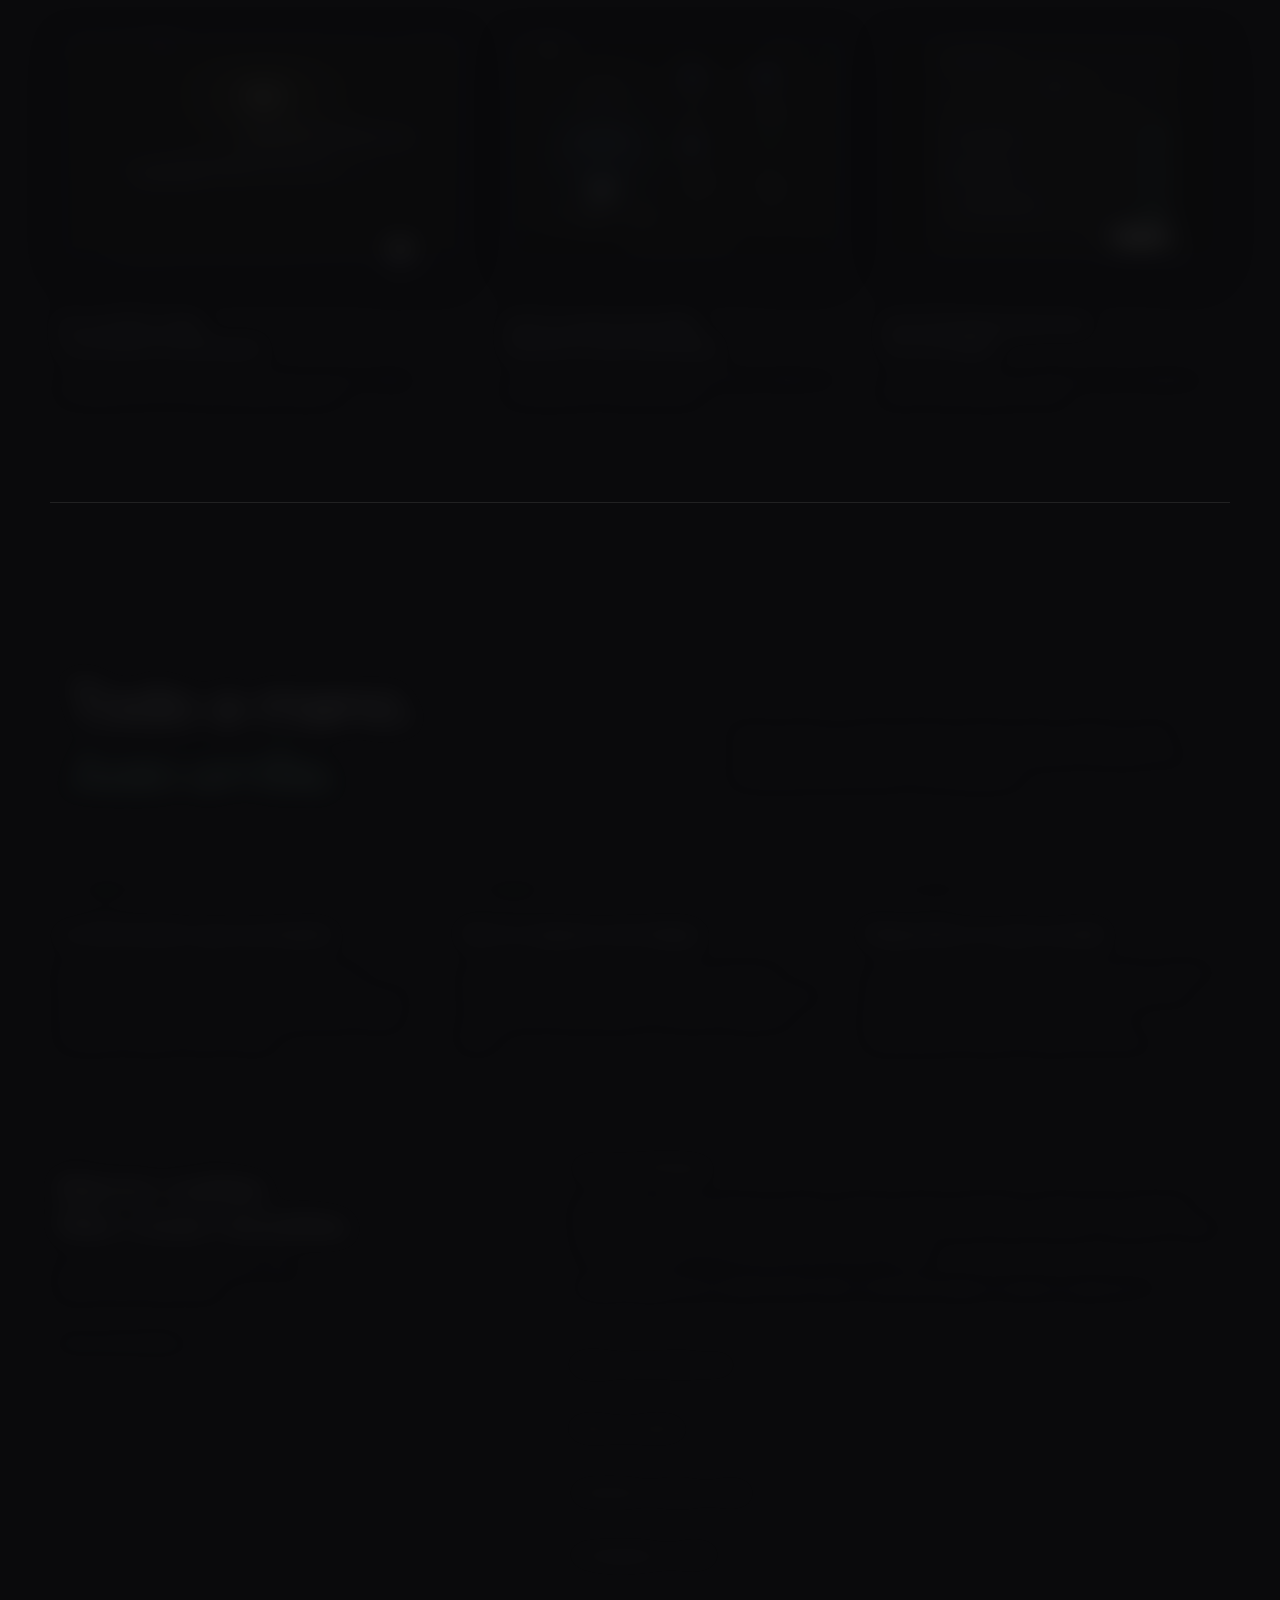
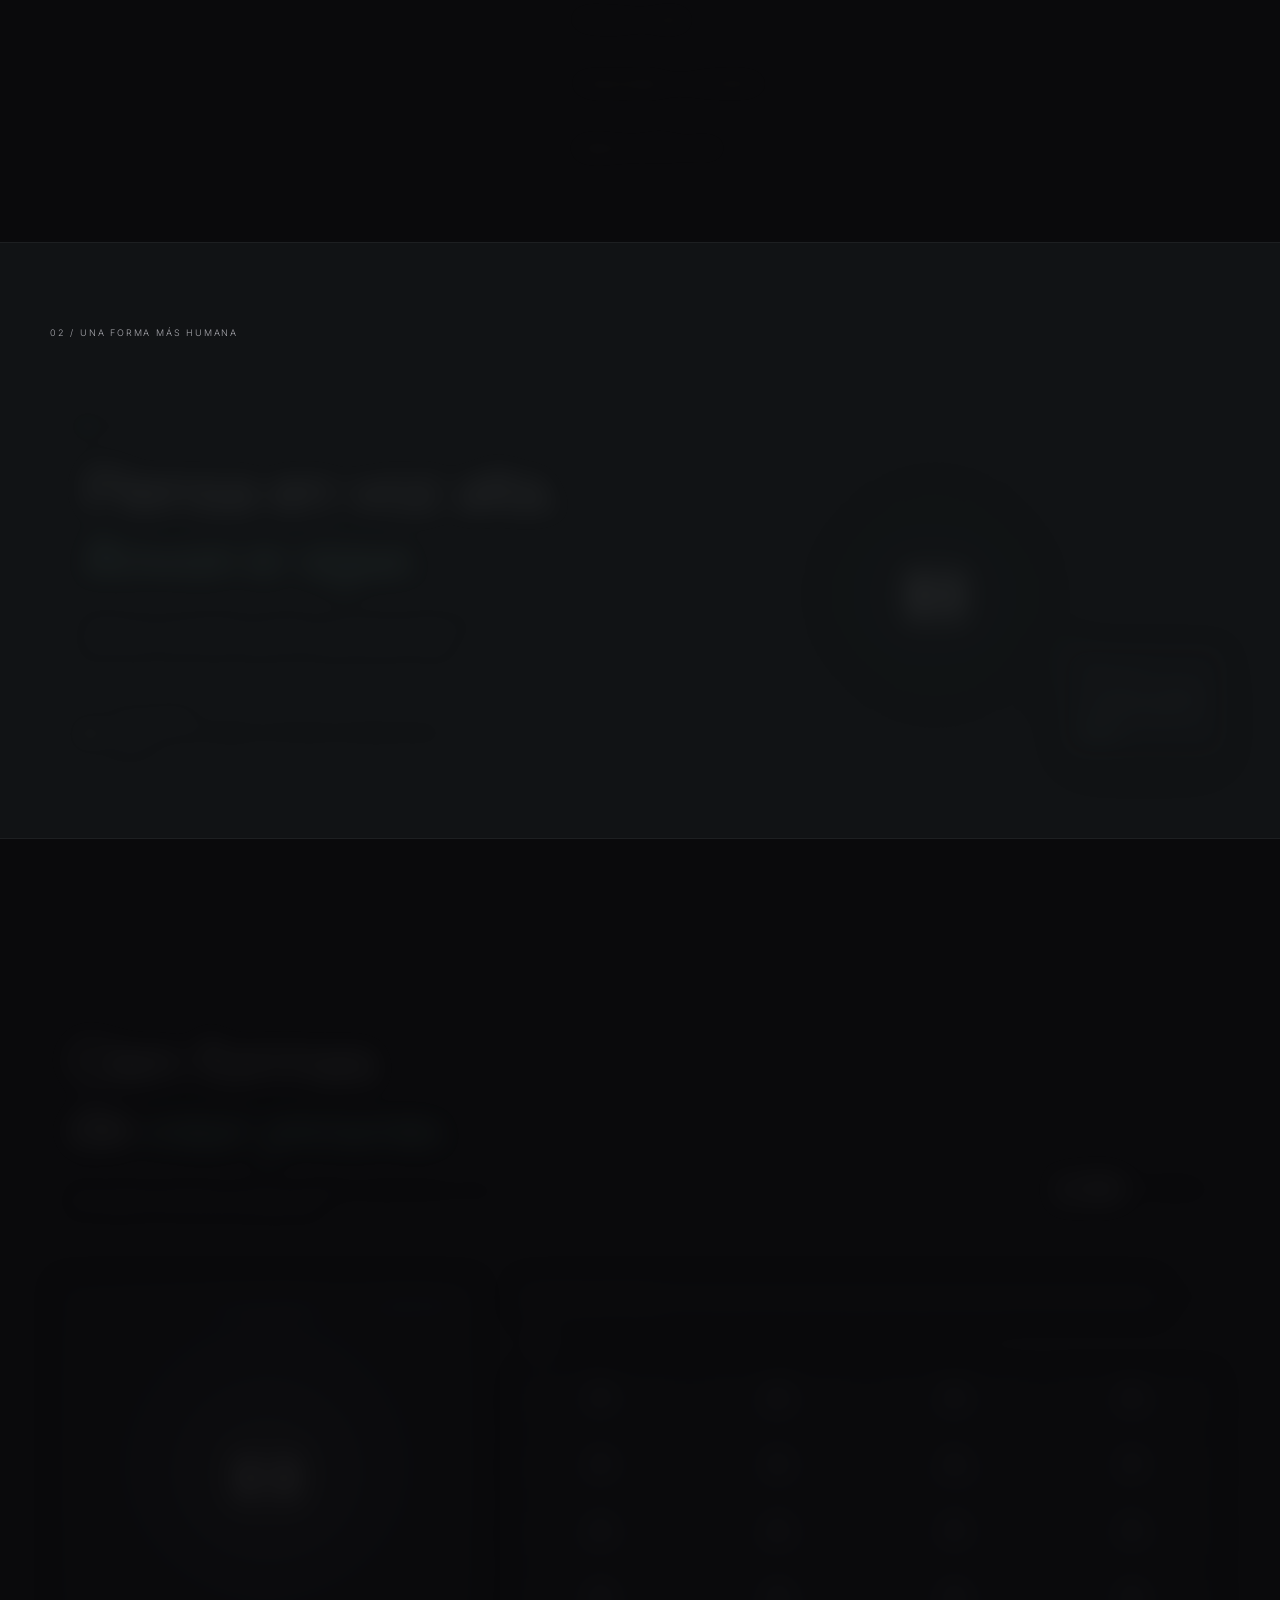
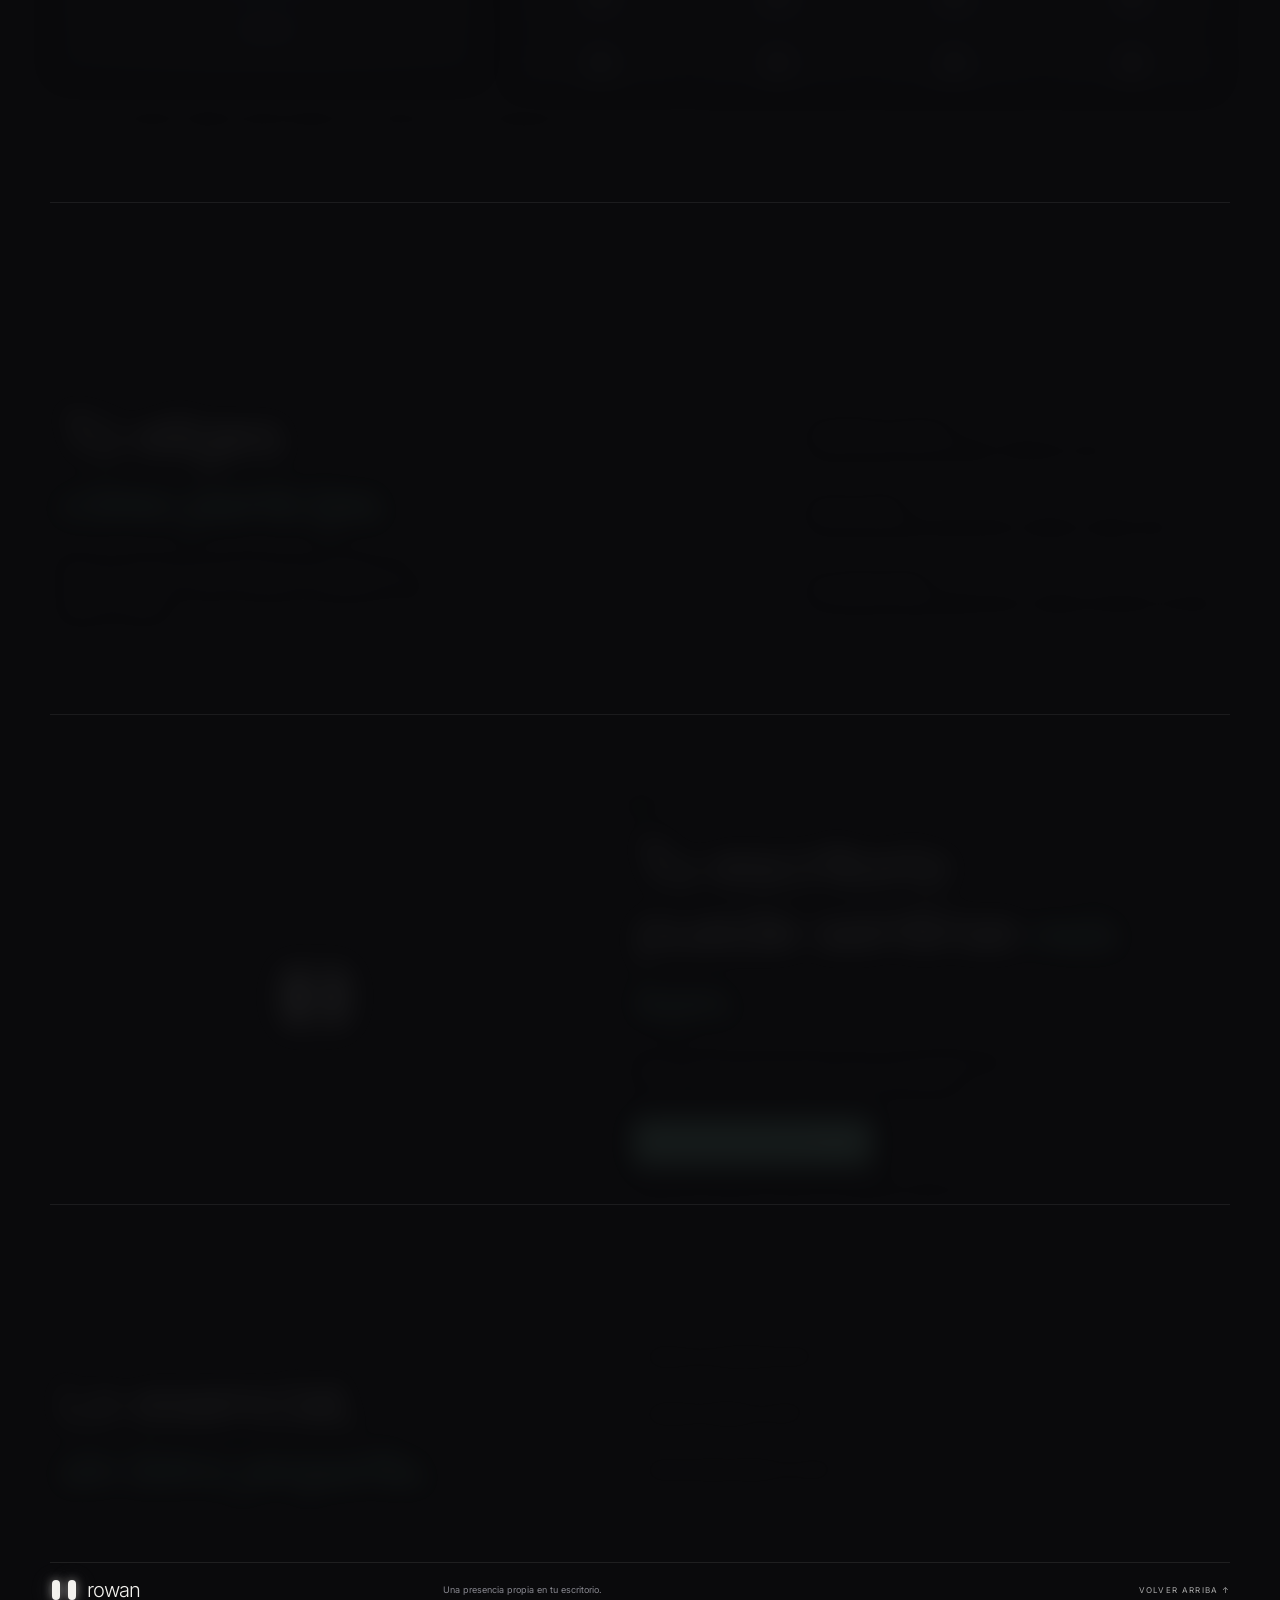
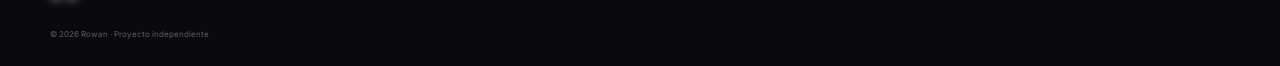
==== commit a52c991f: "Publish Rowan Island website v1.0.9" ====
--- a/index.html
+++ b/index.html
@@ -27,7 +27,7 @@
   <div id="welcome-intro" class="welcome-intro" aria-label="Bienvenida a Rowan Island">
     <div class="welcome-inner">
       <div class="welcome-pill" aria-hidden="true"><i></i><i></i></div>
-      <div class="welcome-kicker">WINDOWS 10 &amp; 11 · v1.0.8</div>
+      <div class="welcome-kicker">WINDOWS 10 &amp; 11 · v1.0.9</div>
       <div class="welcome-title">Rowan Island</div>
       <p class="welcome-subtitle">Tu escritorio, <em>ahora cobra vida.</em></p>
       <div class="welcome-chips">
@@ -138,7 +138,7 @@
 
     <section class="control wrap" id="privacidad"><div class="section-index">04 / CONTROL CLARO</div><div class="control-grid"><div><h2>Tú eliges<br><em>cómo participa.</em></h2><p>Rowan se conecta a los proveedores que configures. Las claves personales no vienen incluidas en la aplicación: tú las añades en Ajustes.</p></div><div class="control-list"><div><span>01</span><p><b>Proveedores a tu elección</b><br>Configura Google AI Studio, OpenRouter o NVIDIA para conversar.</p></div><div><span>02</span><p><b>Permisos visibles</b><br>Activa solo los accesos que quieras permitir y cámbialos en cualquier momento.</p></div><div><span>03</span><p><b>Voz cuando tú quieras</b><br>Fish Audio aporta la síntesis hablada opcional; no sustituye al proveedor de conversación.</p></div></div></div></section>
 
-    <section class="closing wrap" id="descarga"><div class="closing-art"><span class="closing-orbit"></span><span class="tiny-mark closing-mark"><i></i><i></i></span><span class="closing-star">✳</span></div><div class="closing-copy"><div class="eyebrow"><span class="live-dot"></span> ROWAN PARA WINDOWS</div><h2>Tu escritorio<br>puede sentirse <em>más tuyo.</em></h2><p>Rowan e Island funcionan juntos como una sola aplicación de escritorio. Descarga el instalador oficial para Windows.</p><div class="hero-actions" style="margin-top:22px"><a class="button primary" style="margin-top:0" href="https://github.com/62671534m-ctrl/rowan-island-releases/releases/latest/download/Rowan-Island-Setup-1.0.8.exe" download>Descargar Setup (Windows x64) <span>↓</span></a></div><span class="release-note">Instalador oficial · Windows x64 · Versión 1.0.8 · Actualizaciones automáticas incluidas</span></div></section>
+    <section class="closing wrap" id="descarga"><div class="closing-art"><span class="closing-orbit"></span><span class="tiny-mark closing-mark"><i></i><i></i></span><span class="closing-star">✳</span></div><div class="closing-copy"><div class="eyebrow"><span class="live-dot"></span> ROWAN PARA WINDOWS</div><h2>Tu escritorio<br>puede sentirse <em>más tuyo.</em></h2><p>Rowan e Island funcionan juntos como una sola aplicación de escritorio. Descarga el instalador oficial para Windows.</p><div class="hero-actions" style="margin-top:22px"><a class="button primary" style="margin-top:0" href="https://github.com/62671534m-ctrl/rowan-island-releases/releases/latest/download/Rowan-Island-Setup-1.0.9.exe" download>Descargar Setup (Windows x64) <span>↓</span></a></div><span class="release-note">Instalador oficial · Windows x64 · Versión 1.0.9 · Actualizaciones automáticas incluidas</span></div></section>
     <section class="faq wrap" id="preguntas"><div class="section-index">04 / RESPUESTAS DIRECTAS</div><h2>Lo esencial,<br><em>sin letra pequeña.</em></h2><div class="faq-items"><details><summary>¿Rowan es una aplicación web?</summary><p>Rowan es una aplicación de escritorio para Windows que integra Rowan e Island. Esta página presenta el producto.</p></details><details><summary>¿Necesito configurar una API?</summary><p>Sí, debes añadir una clave de un proveedor de conversación compatible desde Ajustes. Las claves personales no vienen incluidas en el instalador.</p></details><details><summary>¿Rowan siempre habla en voz alta?</summary><p>No. La voz es opcional y se configura por separado con Fish Audio. También puedes conversar por texto.</p></details></div></section>
   </main>
   <footer class="footer wrap"><a class="brand" href="#inicio"><span class="brand-mark"><i></i><i></i></span><span>rowan</span></a><span>Una presencia propia en tu escritorio.</span><a href="#inicio">VOLVER ARRIBA ↑</a><small>© 2026 Rowan · Proyecto independiente</small></footer>
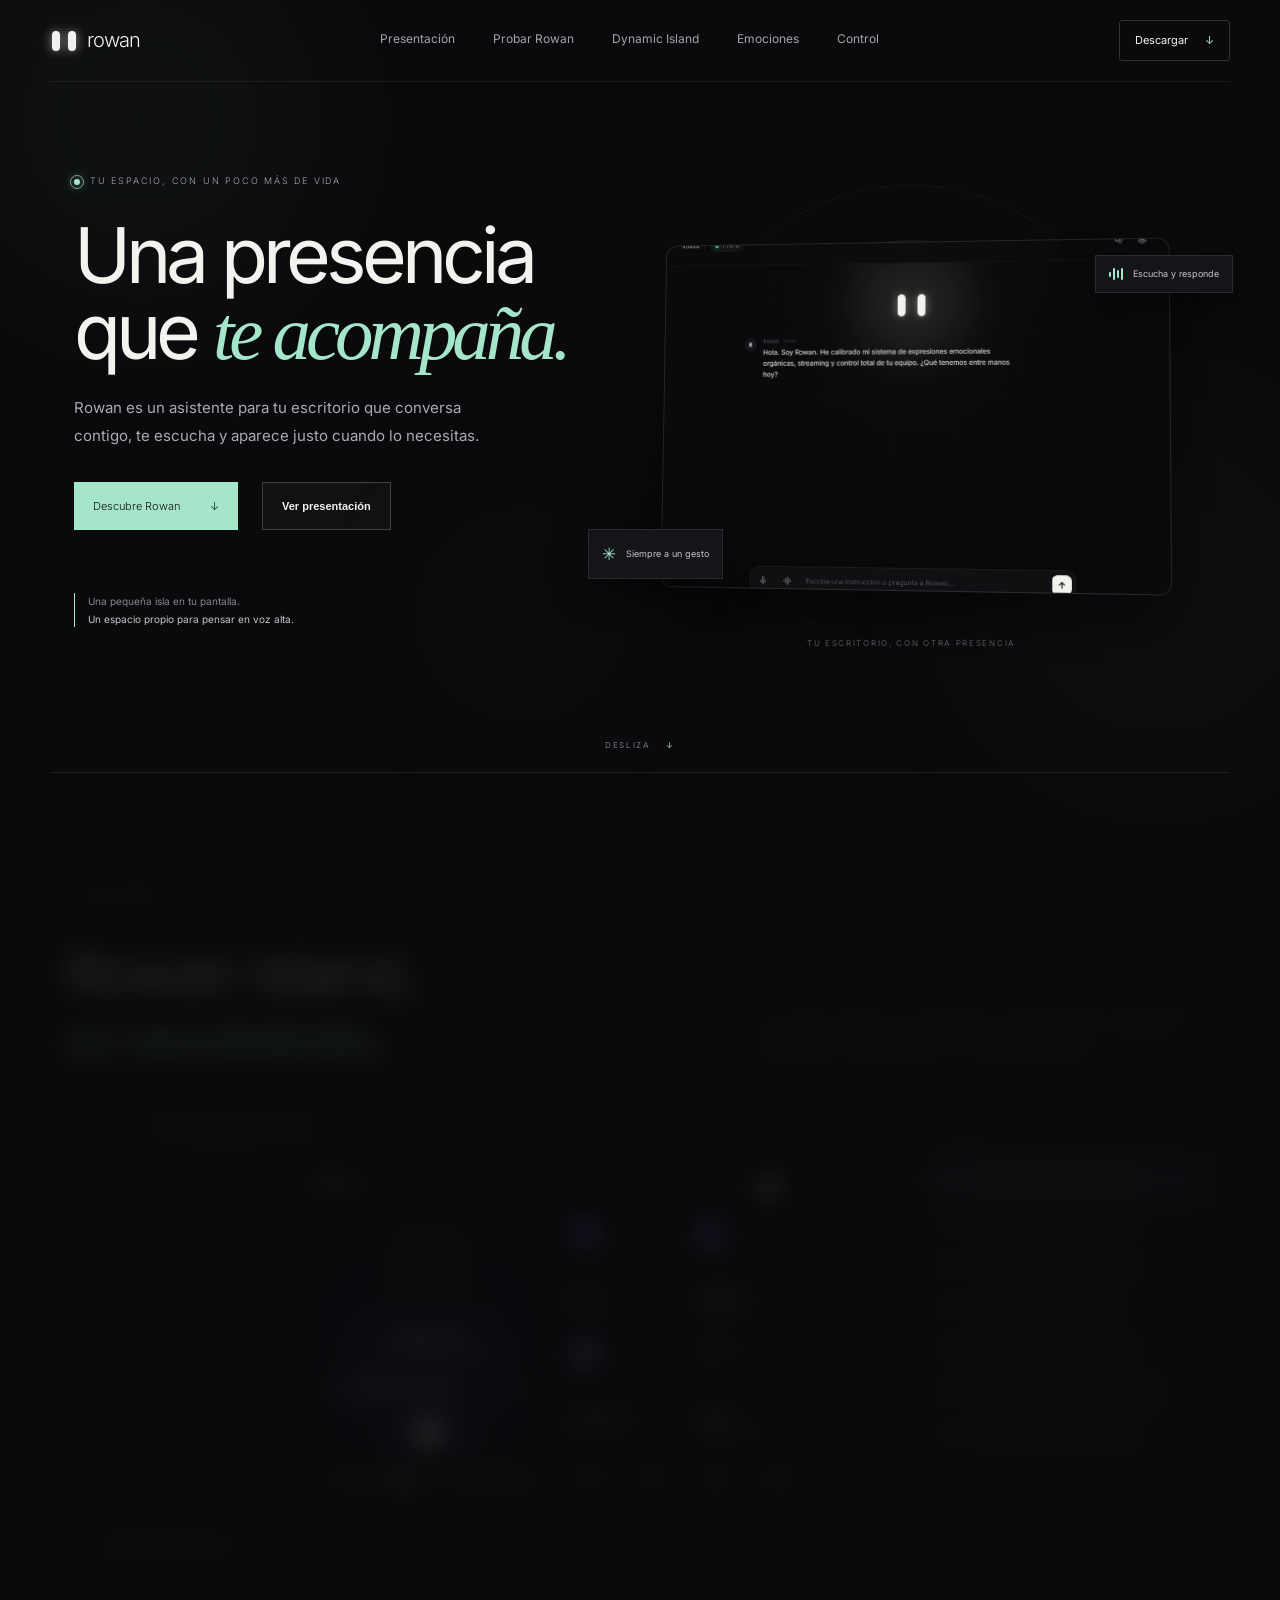
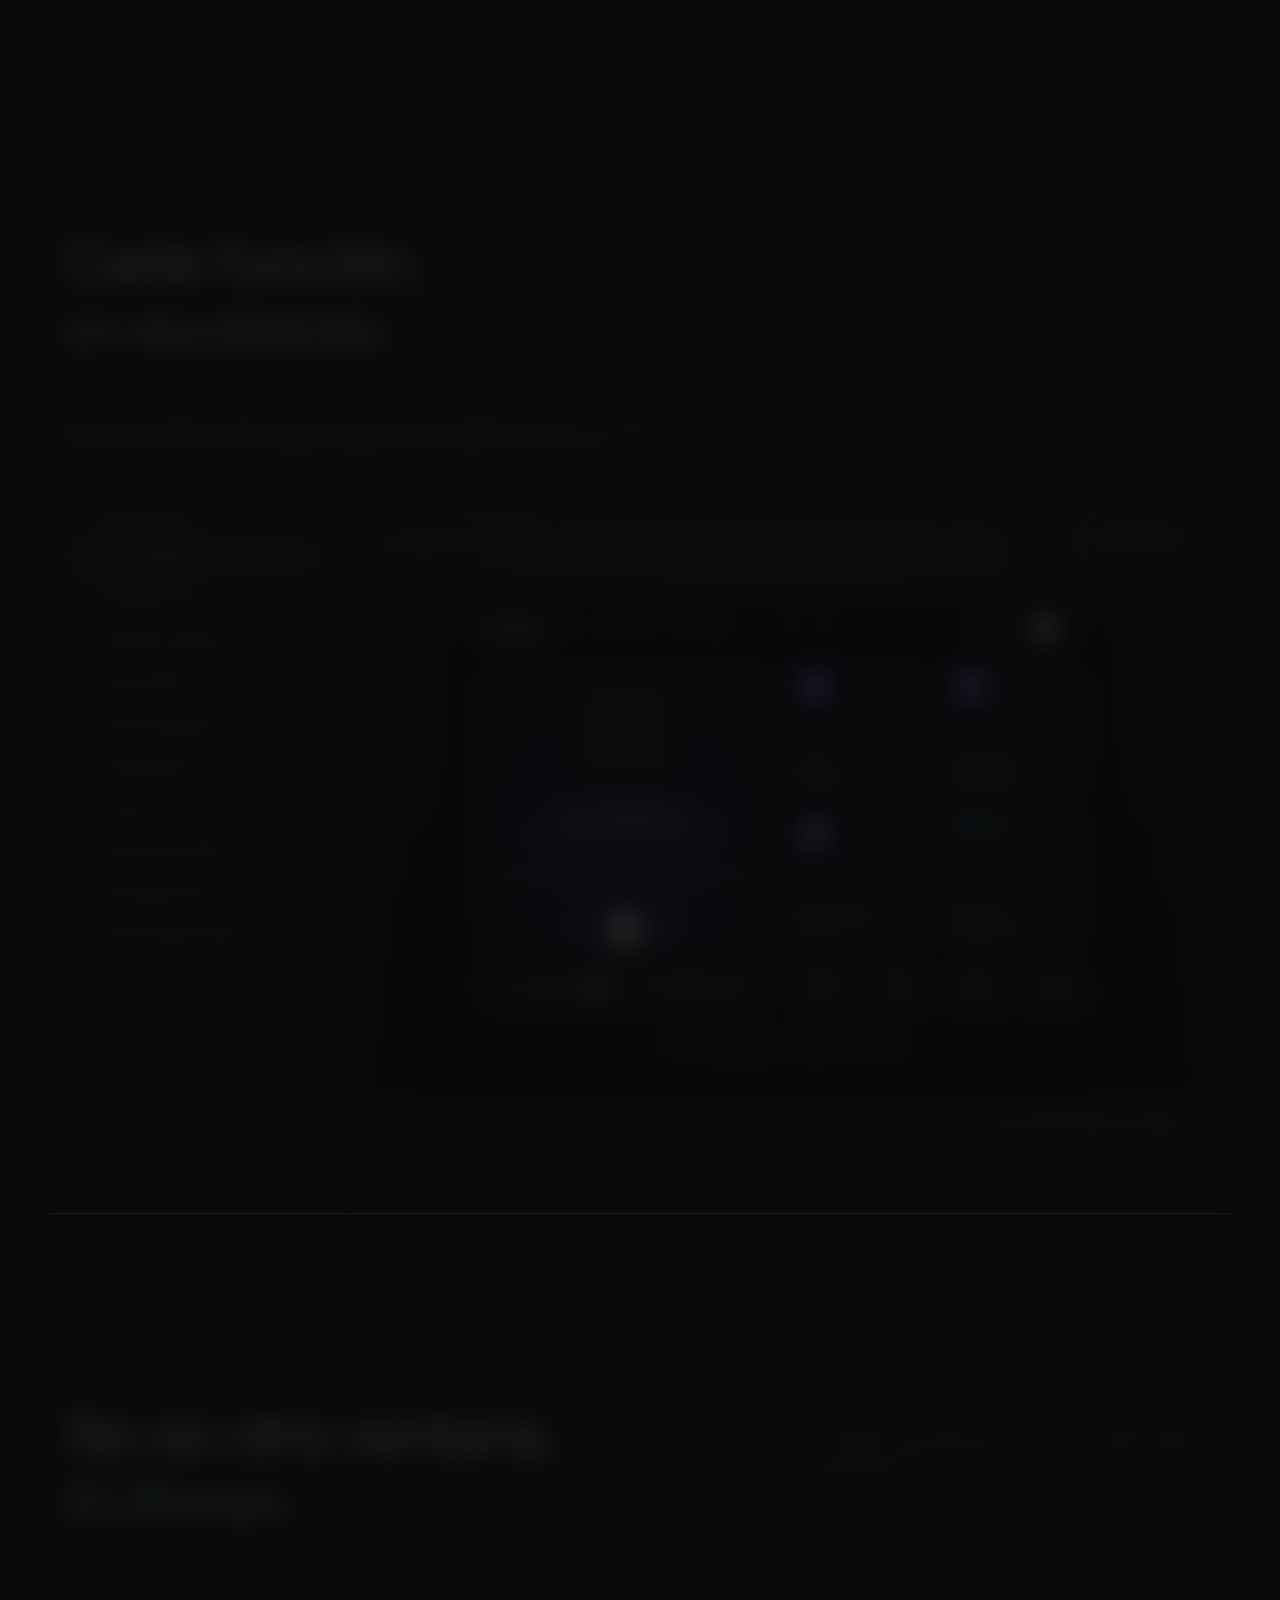
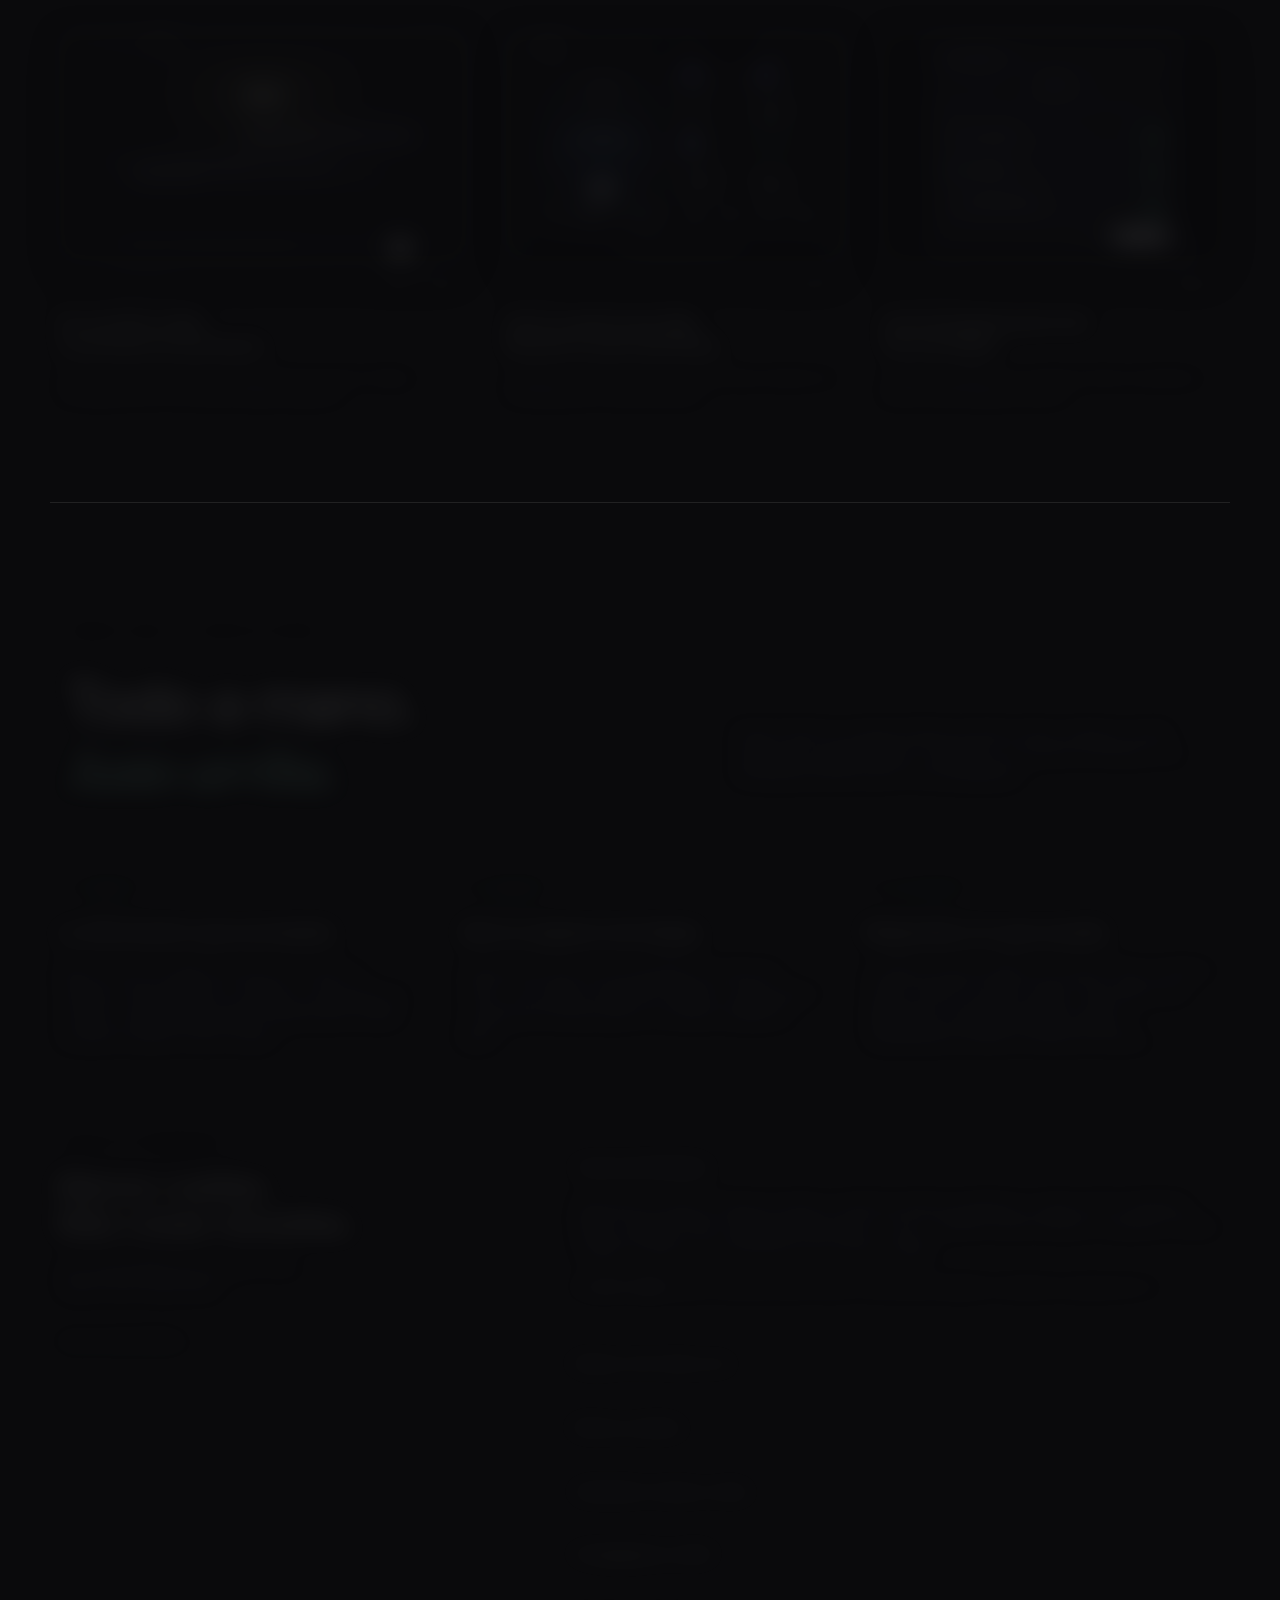
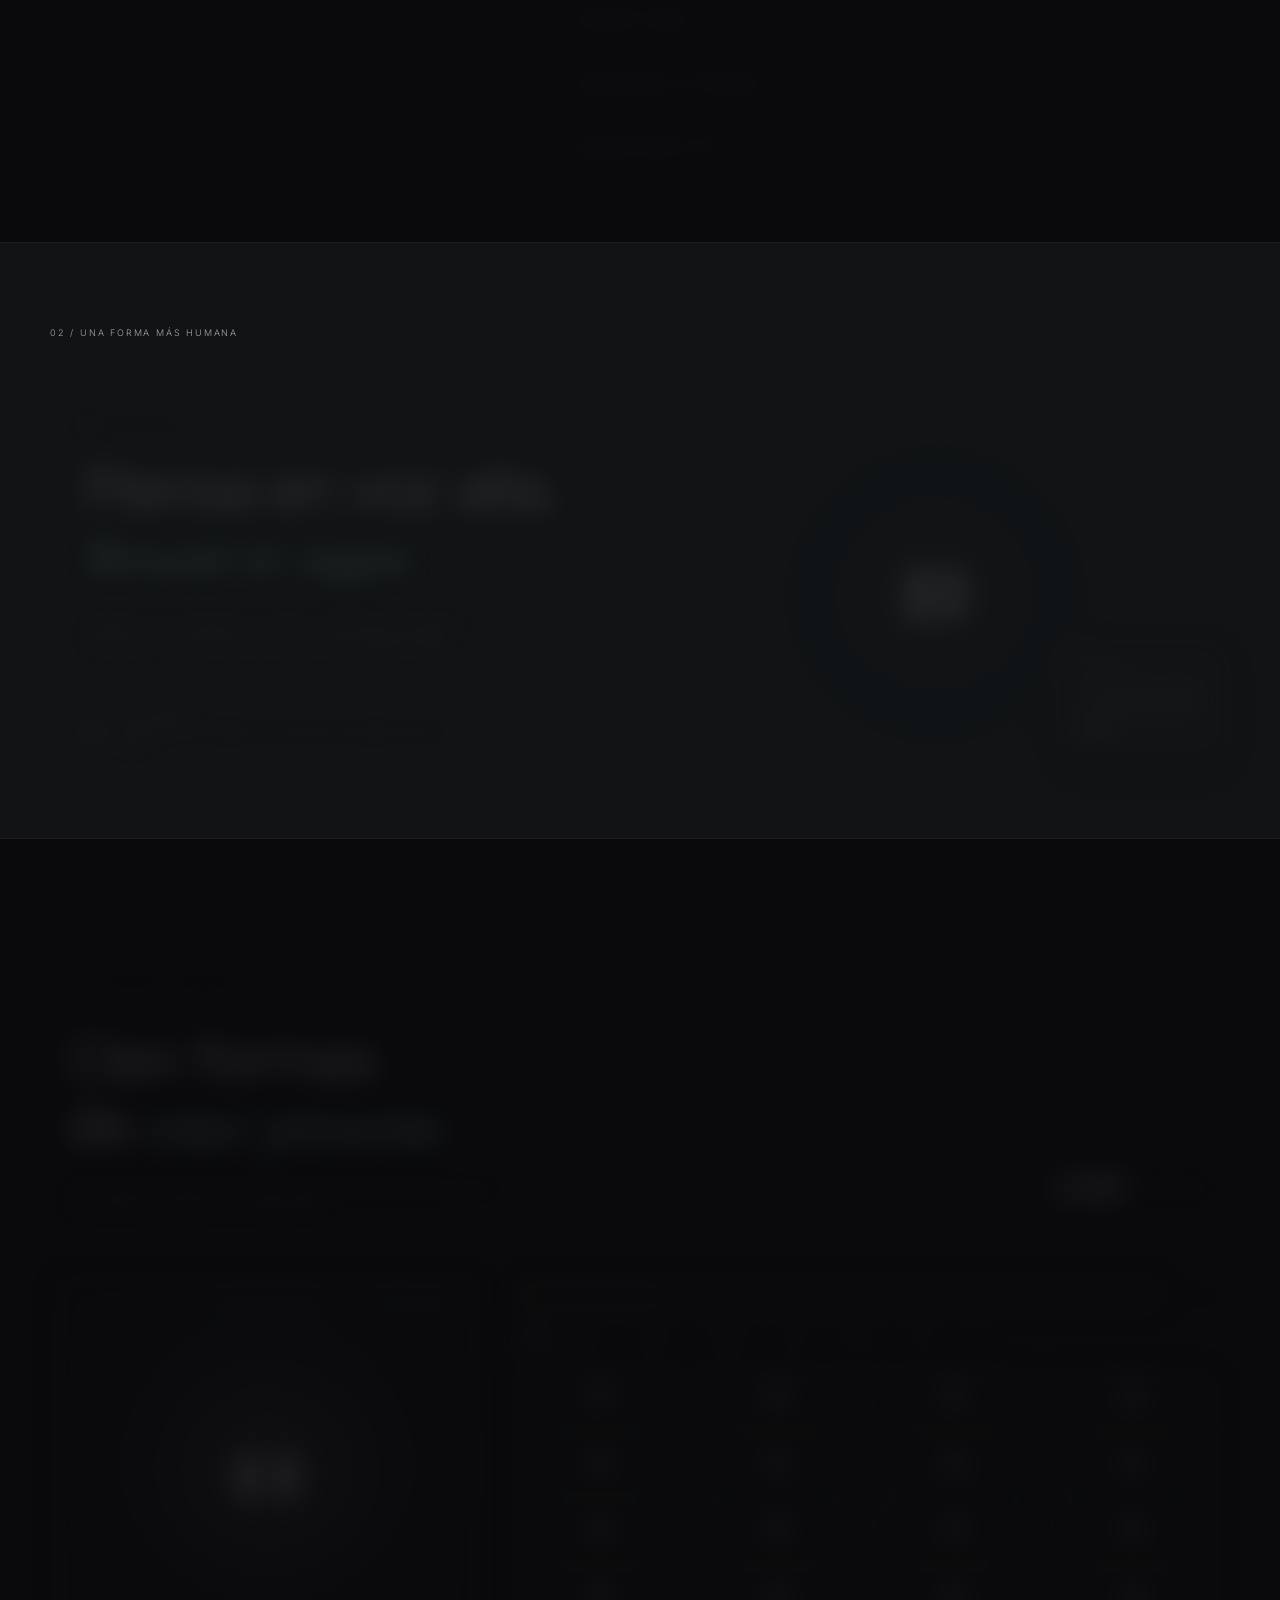
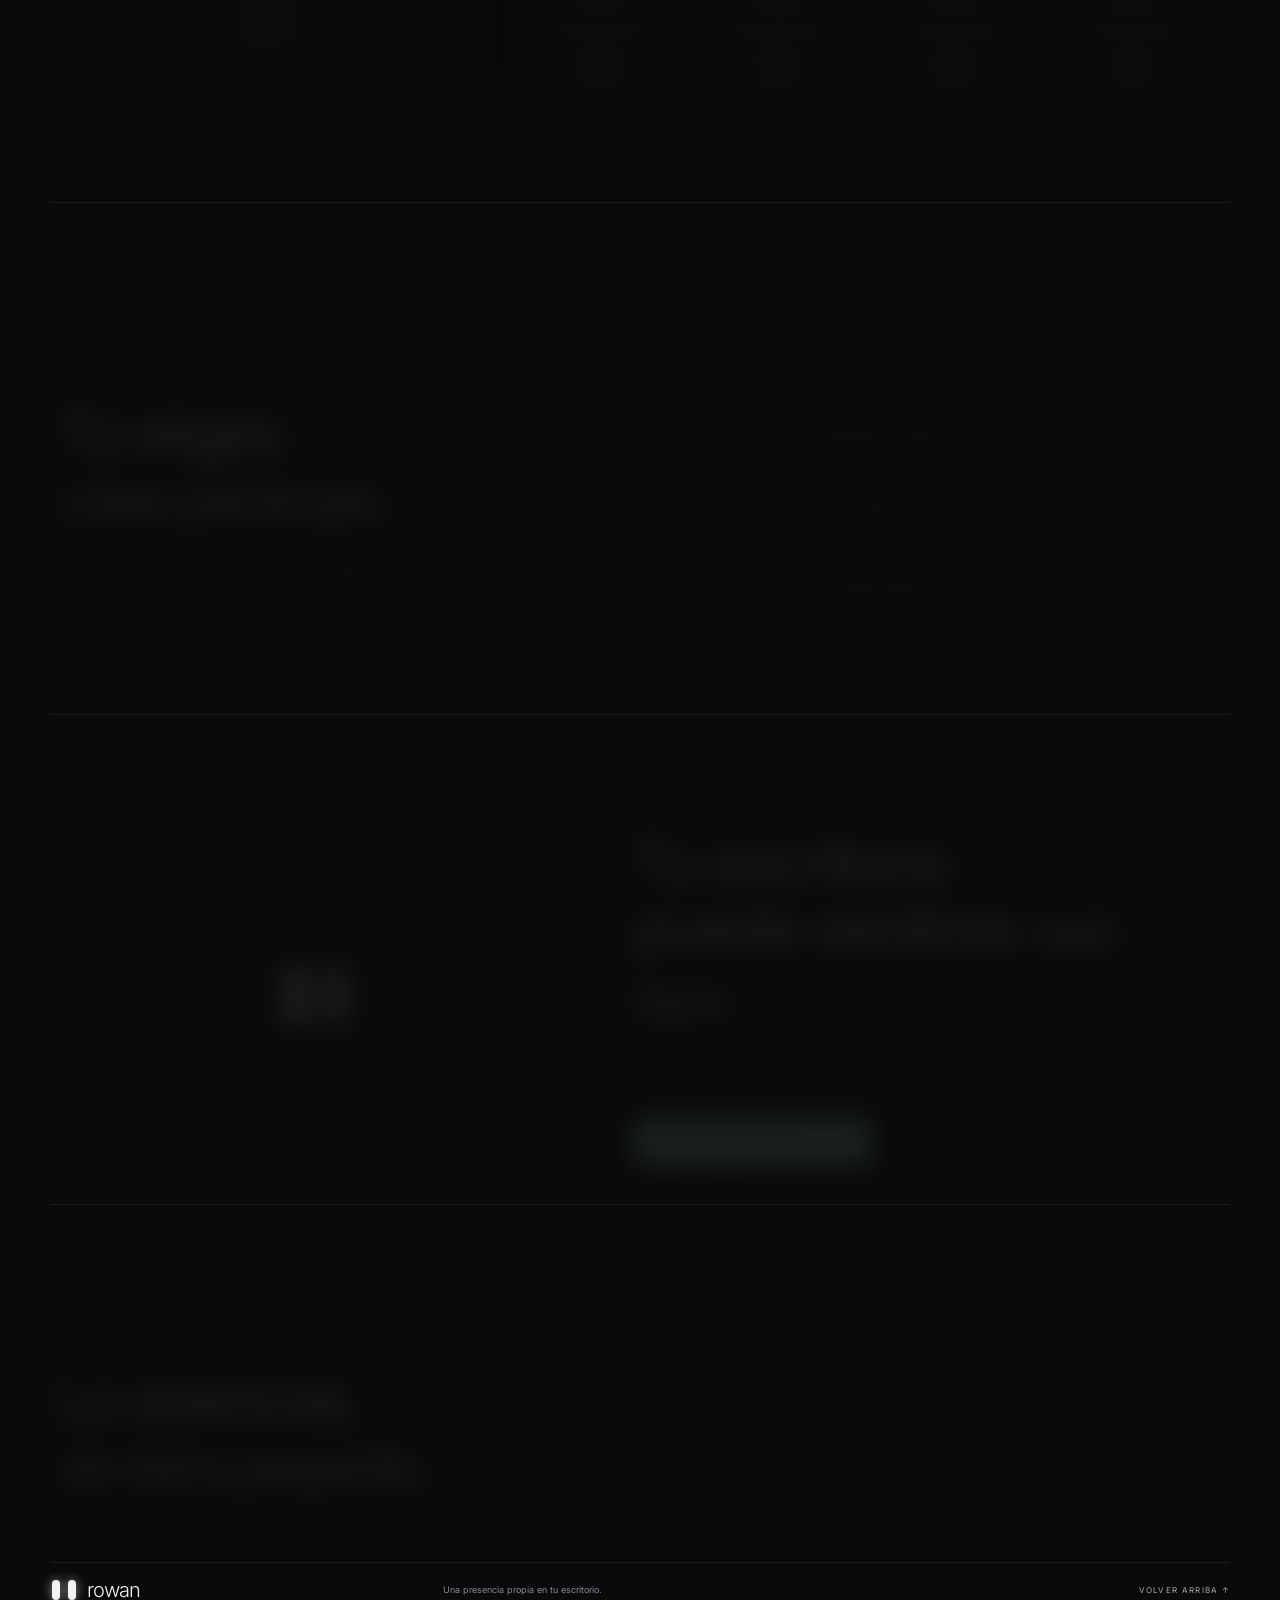
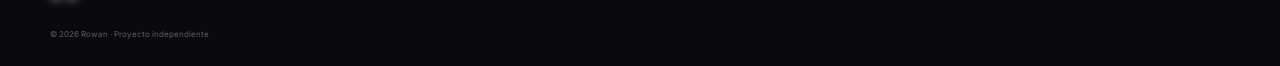
==== commit cecbf862: "Publish Rowan Island website v1.0.10" ====
--- a/index.html
+++ b/index.html
@@ -27,7 +27,7 @@
   <div id="welcome-intro" class="welcome-intro" aria-label="Bienvenida a Rowan Island">
     <div class="welcome-inner">
       <div class="welcome-pill" aria-hidden="true"><i></i><i></i></div>
-      <div class="welcome-kicker">WINDOWS 10 &amp; 11 · v1.0.9</div>
+      <div class="welcome-kicker">WINDOWS 10 &amp; 11 · v1.0.10</div>
       <div class="welcome-title">Rowan Island</div>
       <p class="welcome-subtitle">Tu escritorio, <em>ahora cobra vida.</em></p>
       <div class="welcome-chips">
@@ -138,7 +138,7 @@
 
     <section class="control wrap" id="privacidad"><div class="section-index">04 / CONTROL CLARO</div><div class="control-grid"><div><h2>Tú eliges<br><em>cómo participa.</em></h2><p>Rowan se conecta a los proveedores que configures. Las claves personales no vienen incluidas en la aplicación: tú las añades en Ajustes.</p></div><div class="control-list"><div><span>01</span><p><b>Proveedores a tu elección</b><br>Configura Google AI Studio, OpenRouter o NVIDIA para conversar.</p></div><div><span>02</span><p><b>Permisos visibles</b><br>Activa solo los accesos que quieras permitir y cámbialos en cualquier momento.</p></div><div><span>03</span><p><b>Voz cuando tú quieras</b><br>Fish Audio aporta la síntesis hablada opcional; no sustituye al proveedor de conversación.</p></div></div></div></section>
 
-    <section class="closing wrap" id="descarga"><div class="closing-art"><span class="closing-orbit"></span><span class="tiny-mark closing-mark"><i></i><i></i></span><span class="closing-star">✳</span></div><div class="closing-copy"><div class="eyebrow"><span class="live-dot"></span> ROWAN PARA WINDOWS</div><h2>Tu escritorio<br>puede sentirse <em>más tuyo.</em></h2><p>Rowan e Island funcionan juntos como una sola aplicación de escritorio. Descarga el instalador oficial para Windows.</p><div class="hero-actions" style="margin-top:22px"><a class="button primary" style="margin-top:0" href="https://github.com/62671534m-ctrl/rowan-island-releases/releases/latest/download/Rowan-Island-Setup-1.0.9.exe" download>Descargar Setup (Windows x64) <span>↓</span></a></div><span class="release-note">Instalador oficial · Windows x64 · Versión 1.0.9 · Actualizaciones automáticas incluidas</span></div></section>
+    <section class="closing wrap" id="descarga"><div class="closing-art"><span class="closing-orbit"></span><span class="tiny-mark closing-mark"><i></i><i></i></span><span class="closing-star">✳</span></div><div class="closing-copy"><div class="eyebrow"><span class="live-dot"></span> ROWAN PARA WINDOWS</div><h2>Tu escritorio<br>puede sentirse <em>más tuyo.</em></h2><p>Rowan e Island funcionan juntos como una sola aplicación de escritorio. Descarga el instalador oficial para Windows.</p><div class="hero-actions" style="margin-top:22px"><a class="button primary" style="margin-top:0" href="https://github.com/62671534m-ctrl/rowan-island-releases/releases/latest/download/Rowan-Island-Setup-1.0.10.exe" download>Descargar Setup (Windows x64) <span>↓</span></a></div><span class="release-note">Instalador oficial · Windows x64 · Versión 1.0.10 · Actualizaciones automáticas incluidas</span></div></section>
     <section class="faq wrap" id="preguntas"><div class="section-index">04 / RESPUESTAS DIRECTAS</div><h2>Lo esencial,<br><em>sin letra pequeña.</em></h2><div class="faq-items"><details><summary>¿Rowan es una aplicación web?</summary><p>Rowan es una aplicación de escritorio para Windows que integra Rowan e Island. Esta página presenta el producto.</p></details><details><summary>¿Necesito configurar una API?</summary><p>Sí, debes añadir una clave de un proveedor de conversación compatible desde Ajustes. Las claves personales no vienen incluidas en el instalador.</p></details><details><summary>¿Rowan siempre habla en voz alta?</summary><p>No. La voz es opcional y se configura por separado con Fish Audio. También puedes conversar por texto.</p></details></div></section>
   </main>
   <footer class="footer wrap"><a class="brand" href="#inicio"><span class="brand-mark"><i></i><i></i></span><span>rowan</span></a><span>Una presencia propia en tu escritorio.</span><a href="#inicio">VOLVER ARRIBA ↑</a><small>© 2026 Rowan · Proyecto independiente</small></footer>
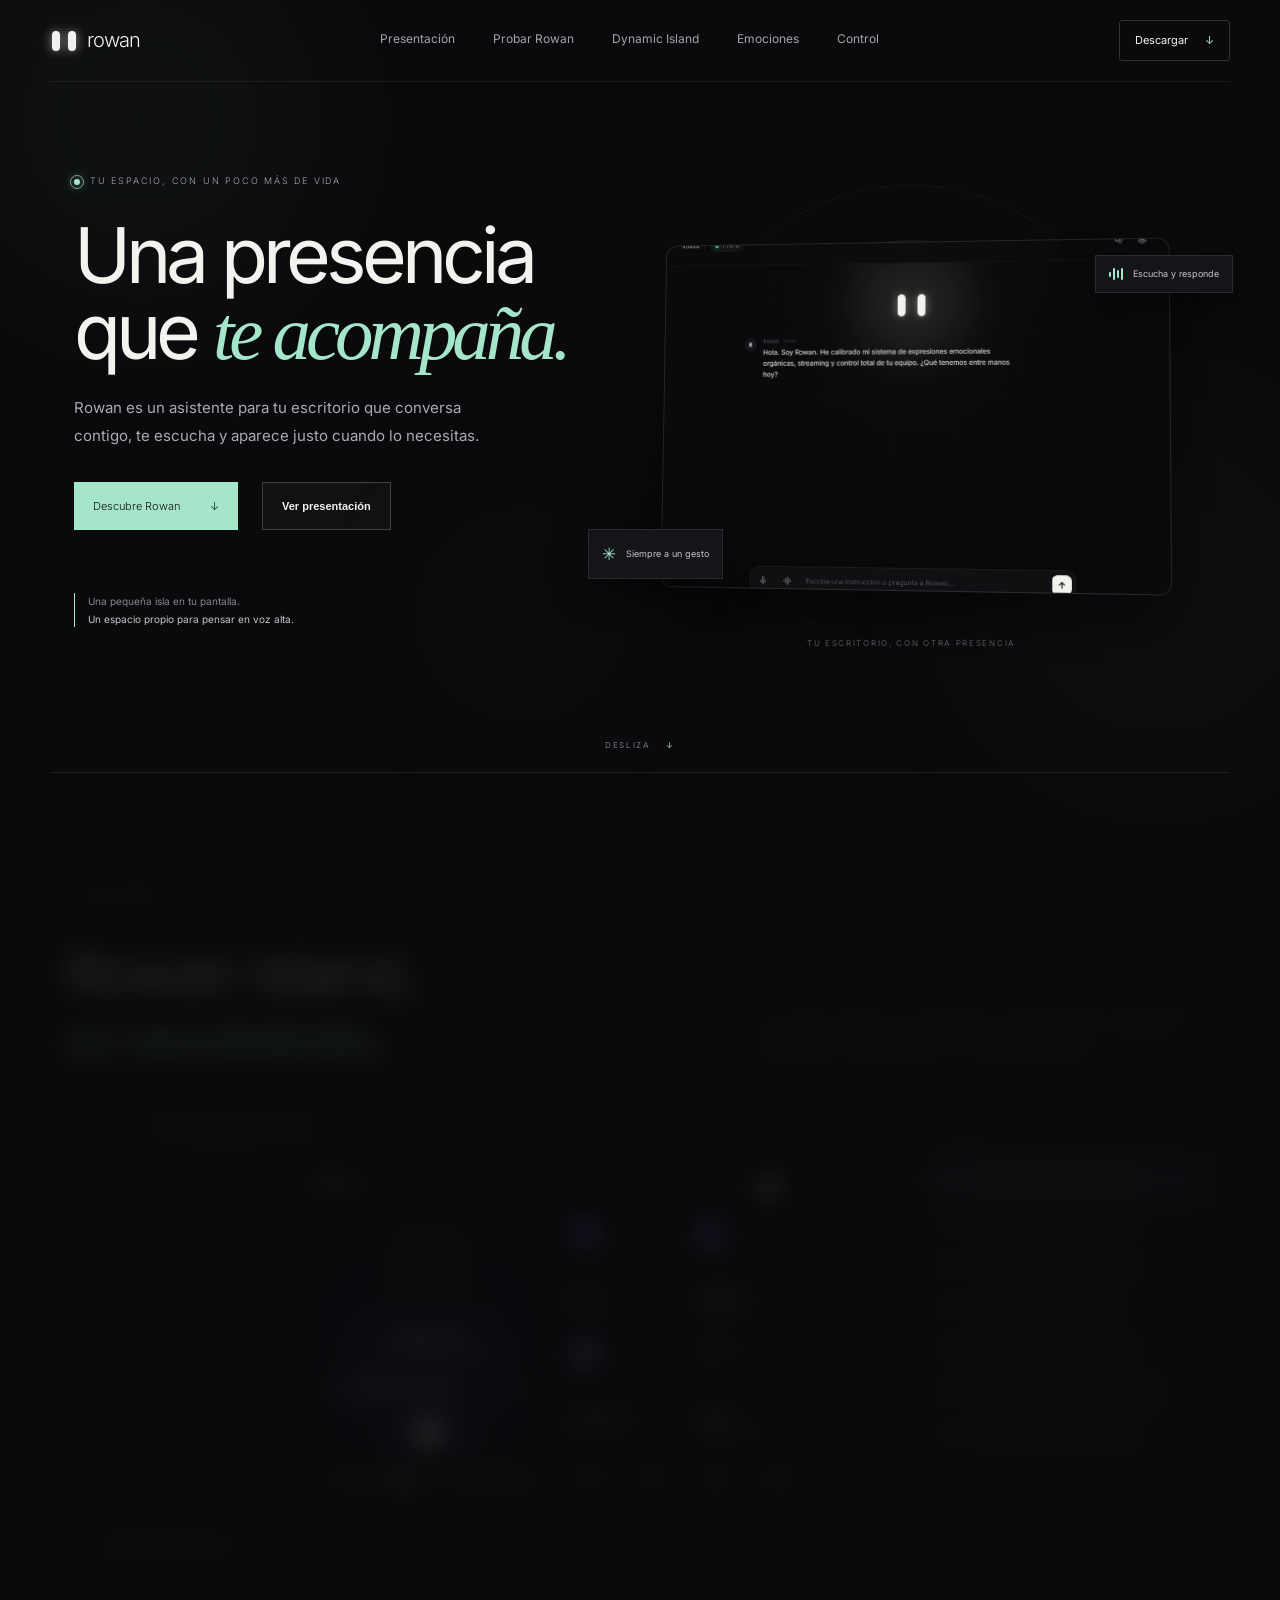
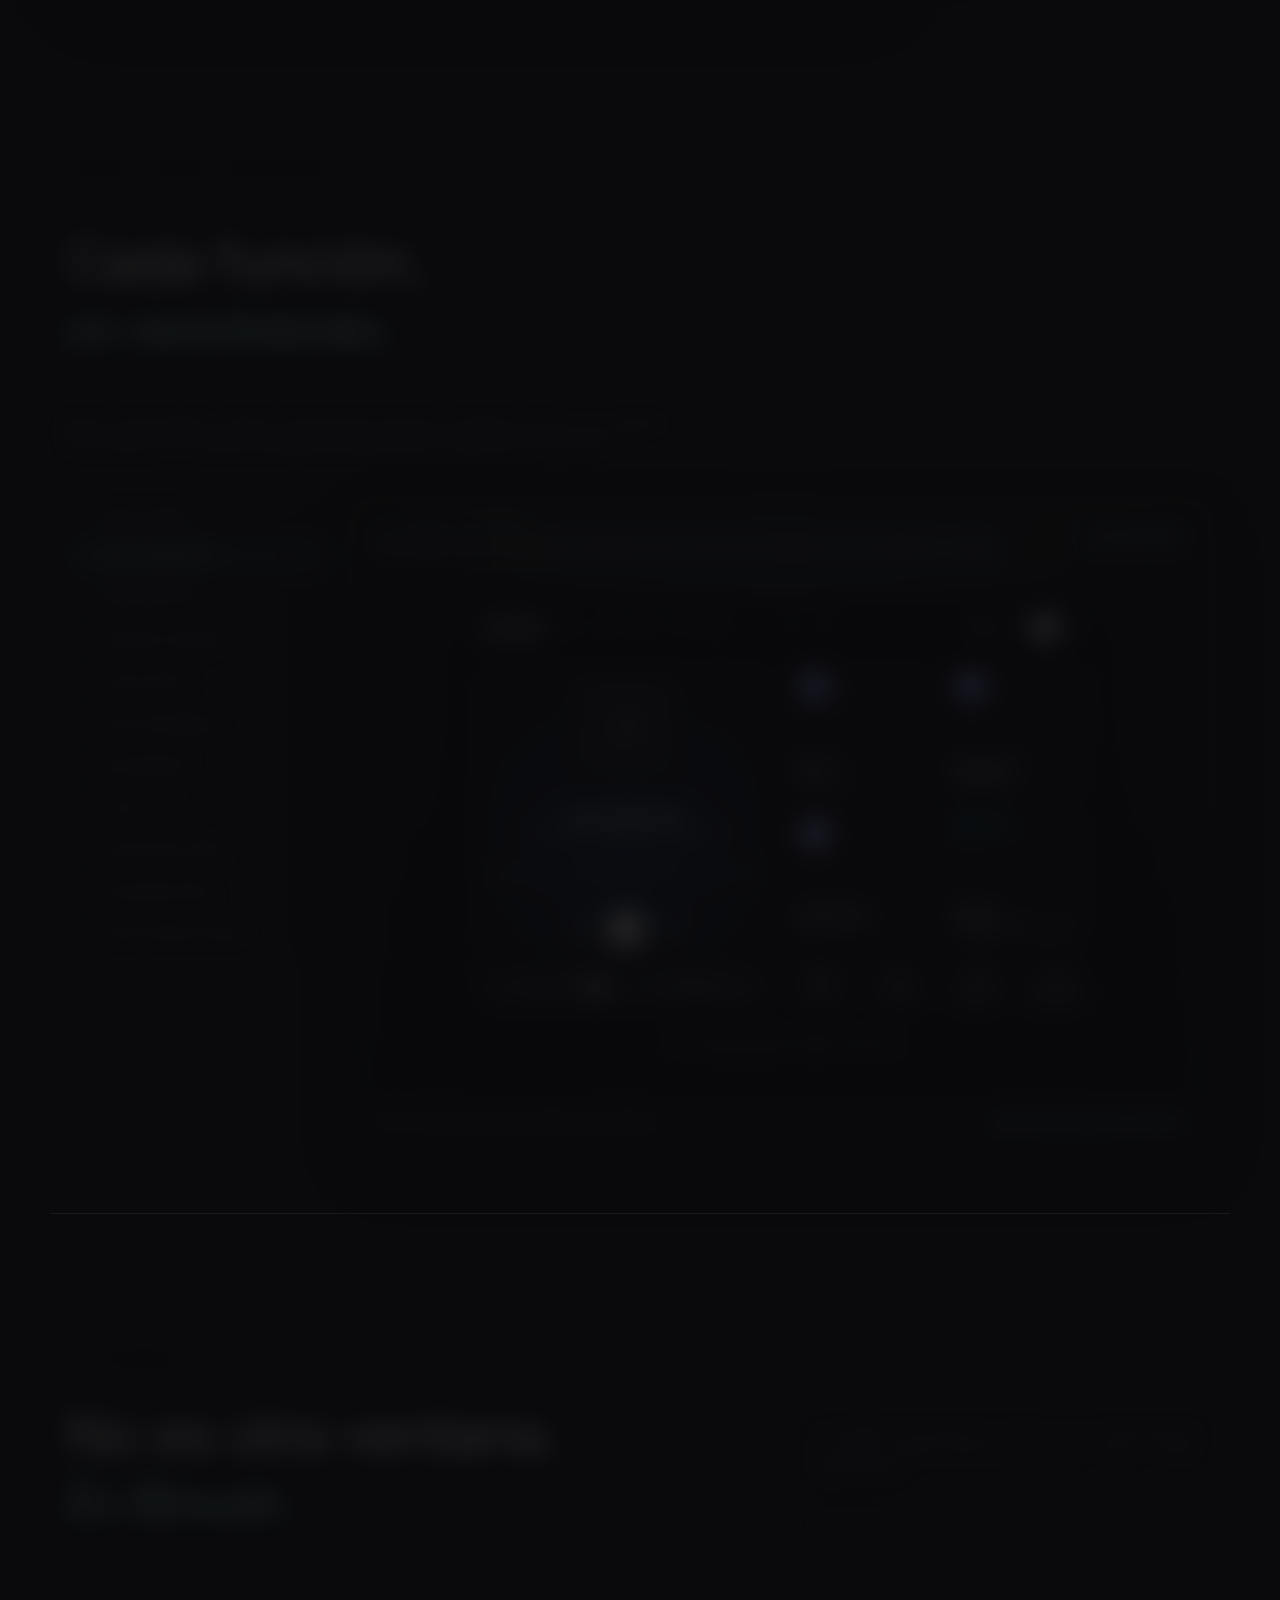
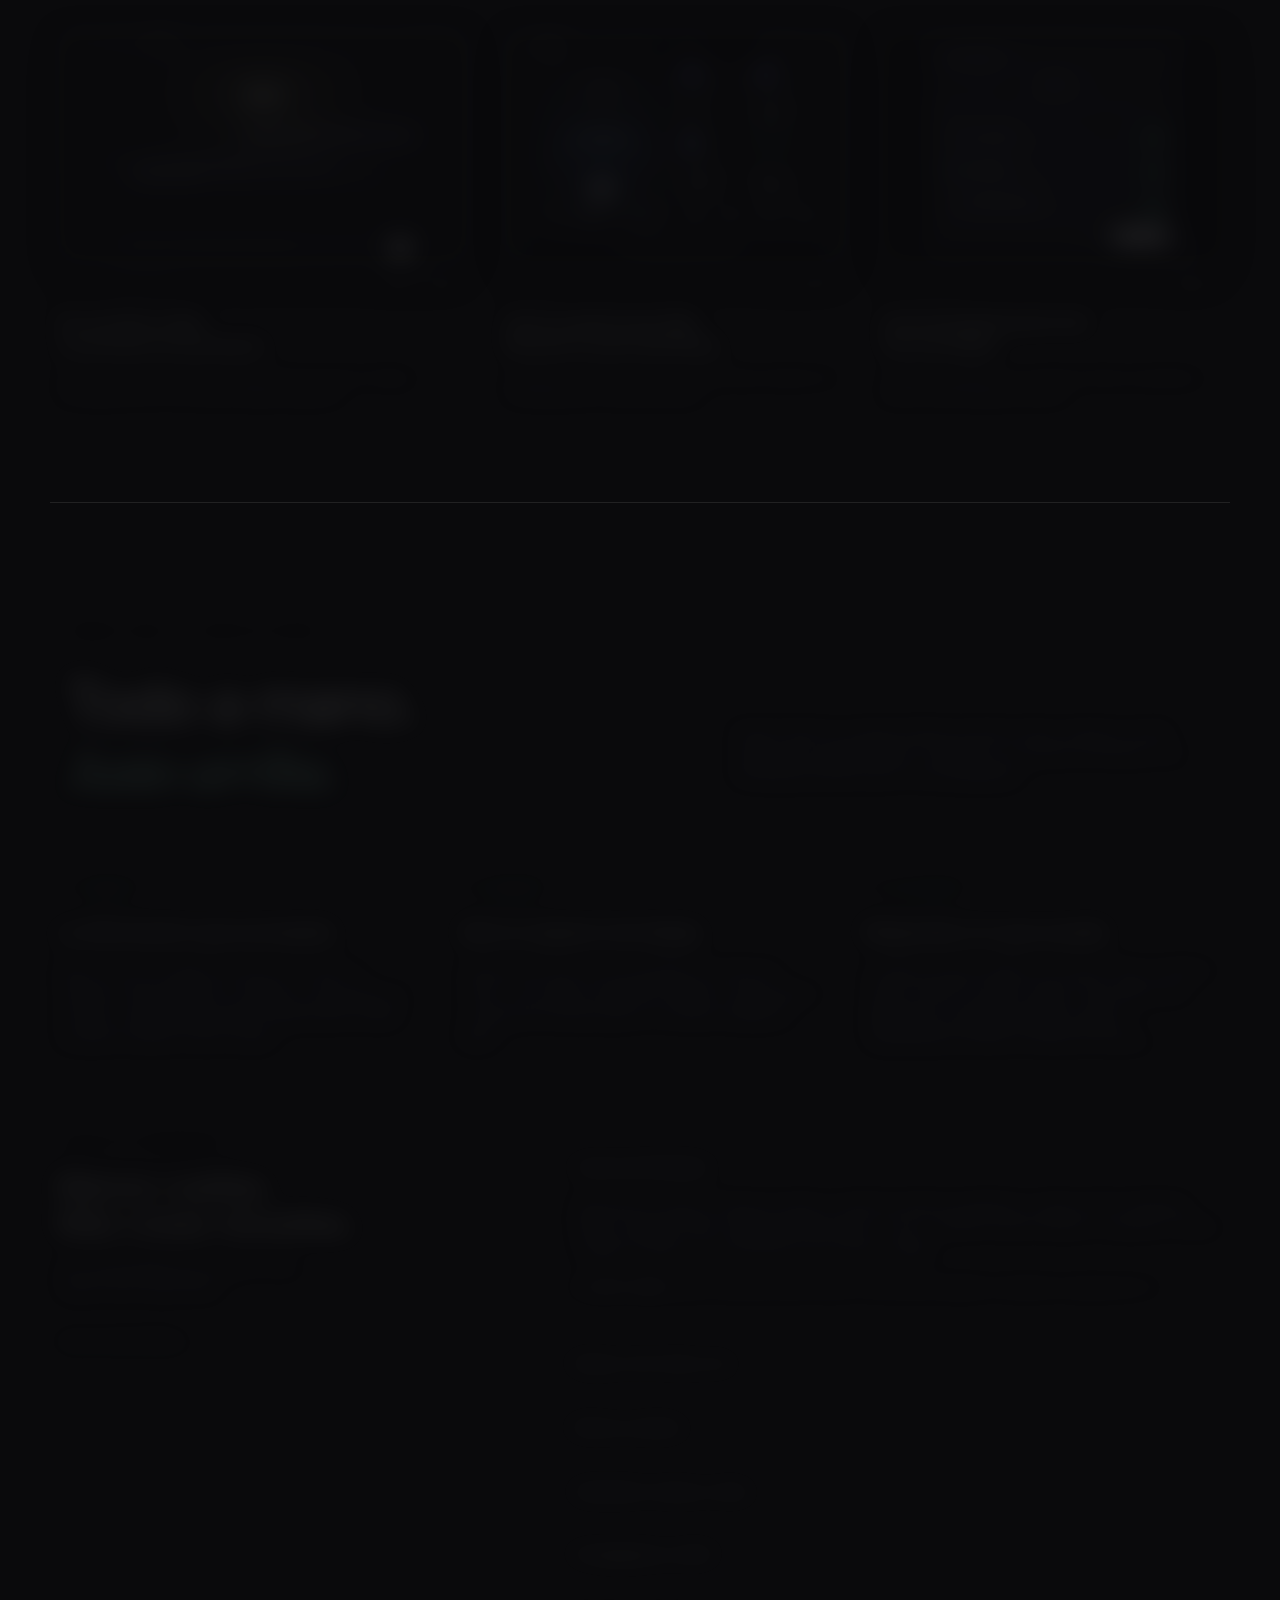
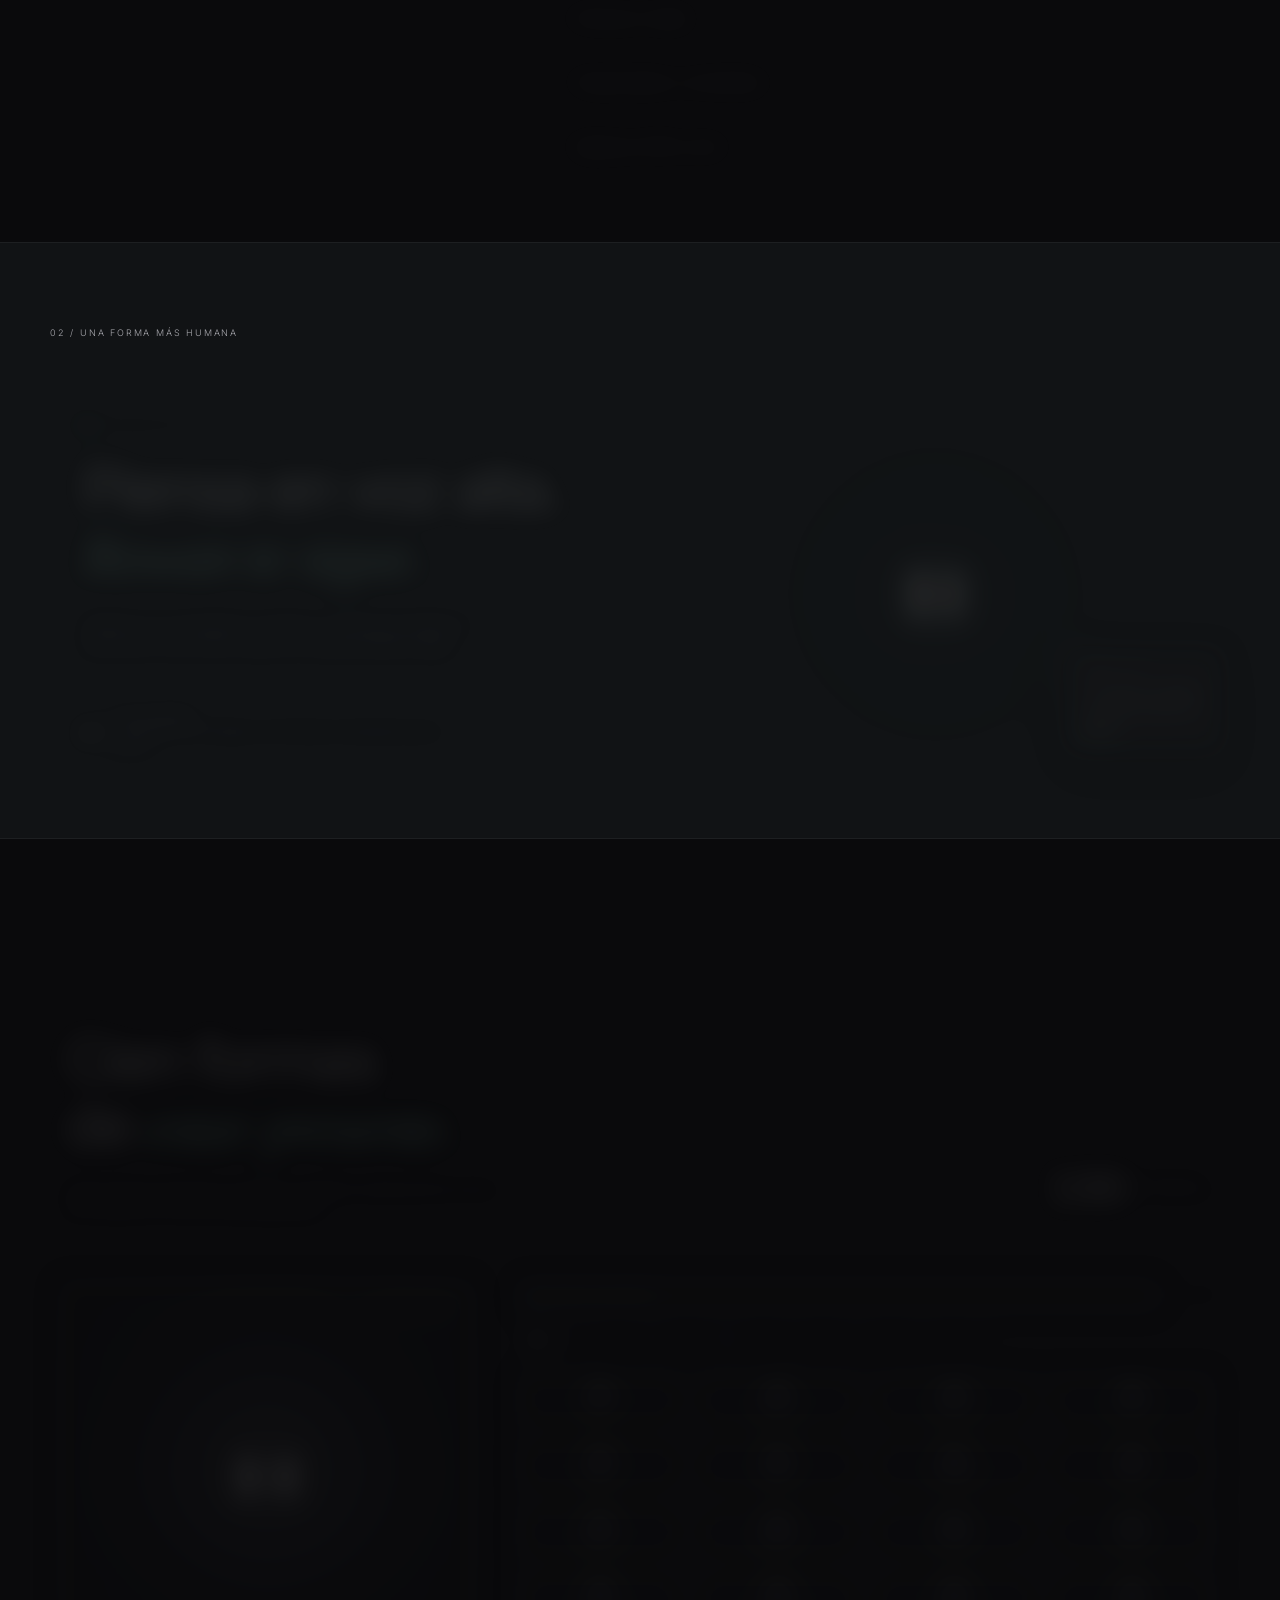
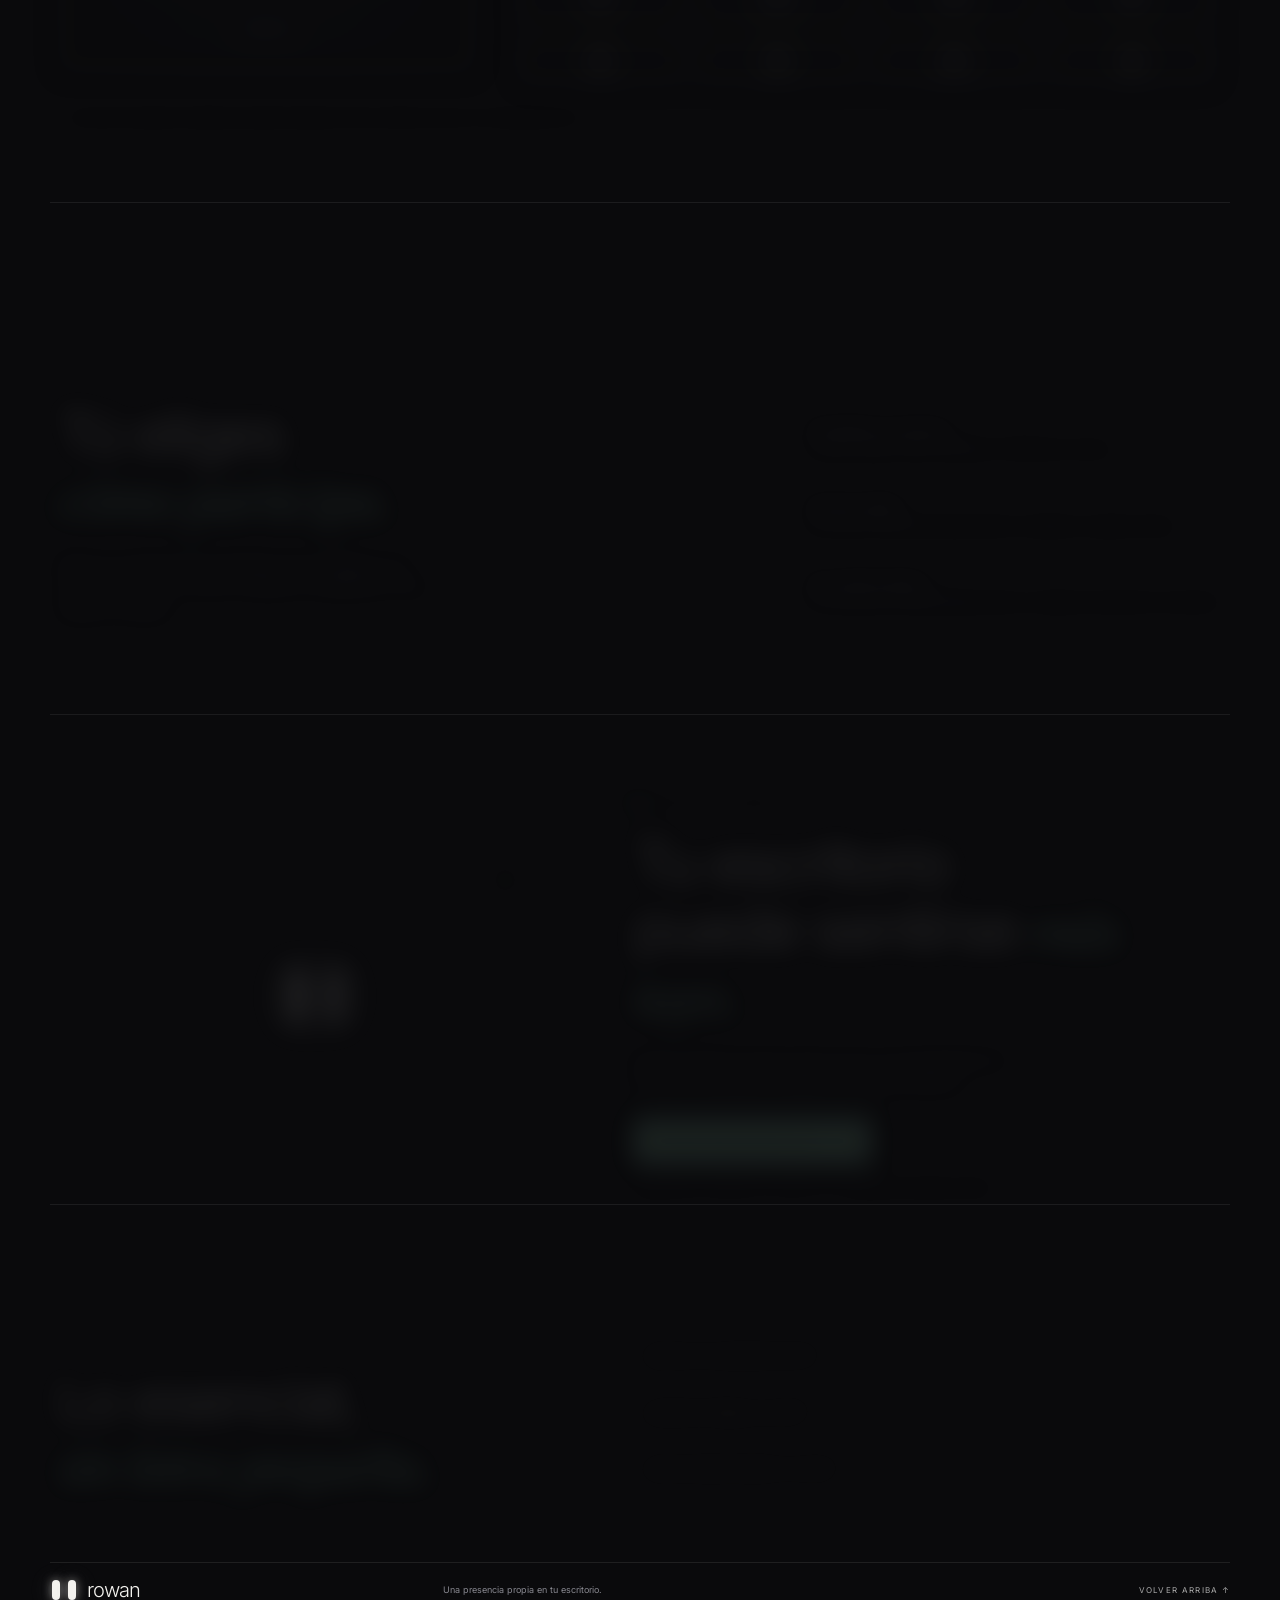
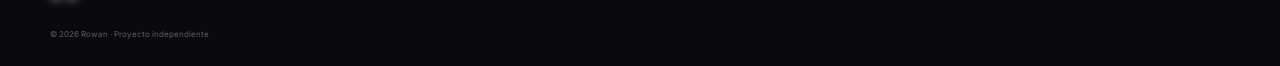
==== commit c03e5ce2: "Publish Rowan Island website v1.0.11" ====
--- a/index.html
+++ b/index.html
@@ -27,7 +27,7 @@
   <div id="welcome-intro" class="welcome-intro" aria-label="Bienvenida a Rowan Island">
     <div class="welcome-inner">
       <div class="welcome-pill" aria-hidden="true"><i></i><i></i></div>
-      <div class="welcome-kicker">WINDOWS 10 &amp; 11 · v1.0.10</div>
+      <div class="welcome-kicker">WINDOWS 10 &amp; 11 · v1.0.11</div>
       <div class="welcome-title">Rowan Island</div>
       <p class="welcome-subtitle">Tu escritorio, <em>ahora cobra vida.</em></p>
       <div class="welcome-chips">
@@ -138,7 +138,7 @@
 
     <section class="control wrap" id="privacidad"><div class="section-index">04 / CONTROL CLARO</div><div class="control-grid"><div><h2>Tú eliges<br><em>cómo participa.</em></h2><p>Rowan se conecta a los proveedores que configures. Las claves personales no vienen incluidas en la aplicación: tú las añades en Ajustes.</p></div><div class="control-list"><div><span>01</span><p><b>Proveedores a tu elección</b><br>Configura Google AI Studio, OpenRouter o NVIDIA para conversar.</p></div><div><span>02</span><p><b>Permisos visibles</b><br>Activa solo los accesos que quieras permitir y cámbialos en cualquier momento.</p></div><div><span>03</span><p><b>Voz cuando tú quieras</b><br>Fish Audio aporta la síntesis hablada opcional; no sustituye al proveedor de conversación.</p></div></div></div></section>
 
-    <section class="closing wrap" id="descarga"><div class="closing-art"><span class="closing-orbit"></span><span class="tiny-mark closing-mark"><i></i><i></i></span><span class="closing-star">✳</span></div><div class="closing-copy"><div class="eyebrow"><span class="live-dot"></span> ROWAN PARA WINDOWS</div><h2>Tu escritorio<br>puede sentirse <em>más tuyo.</em></h2><p>Rowan e Island funcionan juntos como una sola aplicación de escritorio. Descarga el instalador oficial para Windows.</p><div class="hero-actions" style="margin-top:22px"><a class="button primary" style="margin-top:0" href="https://github.com/62671534m-ctrl/rowan-island-releases/releases/latest/download/Rowan-Island-Setup-1.0.10.exe" download>Descargar Setup (Windows x64) <span>↓</span></a></div><span class="release-note">Instalador oficial · Windows x64 · Versión 1.0.10 · Actualizaciones automáticas incluidas</span></div></section>
+    <section class="closing wrap" id="descarga"><div class="closing-art"><span class="closing-orbit"></span><span class="tiny-mark closing-mark"><i></i><i></i></span><span class="closing-star">✳</span></div><div class="closing-copy"><div class="eyebrow"><span class="live-dot"></span> ROWAN PARA WINDOWS</div><h2>Tu escritorio<br>puede sentirse <em>más tuyo.</em></h2><p>Rowan e Island funcionan juntos como una sola aplicación de escritorio. Descarga el instalador oficial para Windows.</p><div class="hero-actions" style="margin-top:22px"><a class="button primary" style="margin-top:0" href="https://github.com/62671534m-ctrl/rowan-island-releases/releases/latest/download/Rowan-Island-Setup-1.0.11.exe" download>Descargar Setup (Windows x64) <span>↓</span></a></div><span class="release-note">Instalador oficial · Windows x64 · Versión 1.0.11 · Actualizaciones automáticas incluidas</span></div></section>
     <section class="faq wrap" id="preguntas"><div class="section-index">04 / RESPUESTAS DIRECTAS</div><h2>Lo esencial,<br><em>sin letra pequeña.</em></h2><div class="faq-items"><details><summary>¿Rowan es una aplicación web?</summary><p>Rowan es una aplicación de escritorio para Windows que integra Rowan e Island. Esta página presenta el producto.</p></details><details><summary>¿Necesito configurar una API?</summary><p>Sí, debes añadir una clave de un proveedor de conversación compatible desde Ajustes. Las claves personales no vienen incluidas en el instalador.</p></details><details><summary>¿Rowan siempre habla en voz alta?</summary><p>No. La voz es opcional y se configura por separado con Fish Audio. También puedes conversar por texto.</p></details></div></section>
   </main>
   <footer class="footer wrap"><a class="brand" href="#inicio"><span class="brand-mark"><i></i><i></i></span><span>rowan</span></a><span>Una presencia propia en tu escritorio.</span><a href="#inicio">VOLVER ARRIBA ↑</a><small>© 2026 Rowan · Proyecto independiente</small></footer>
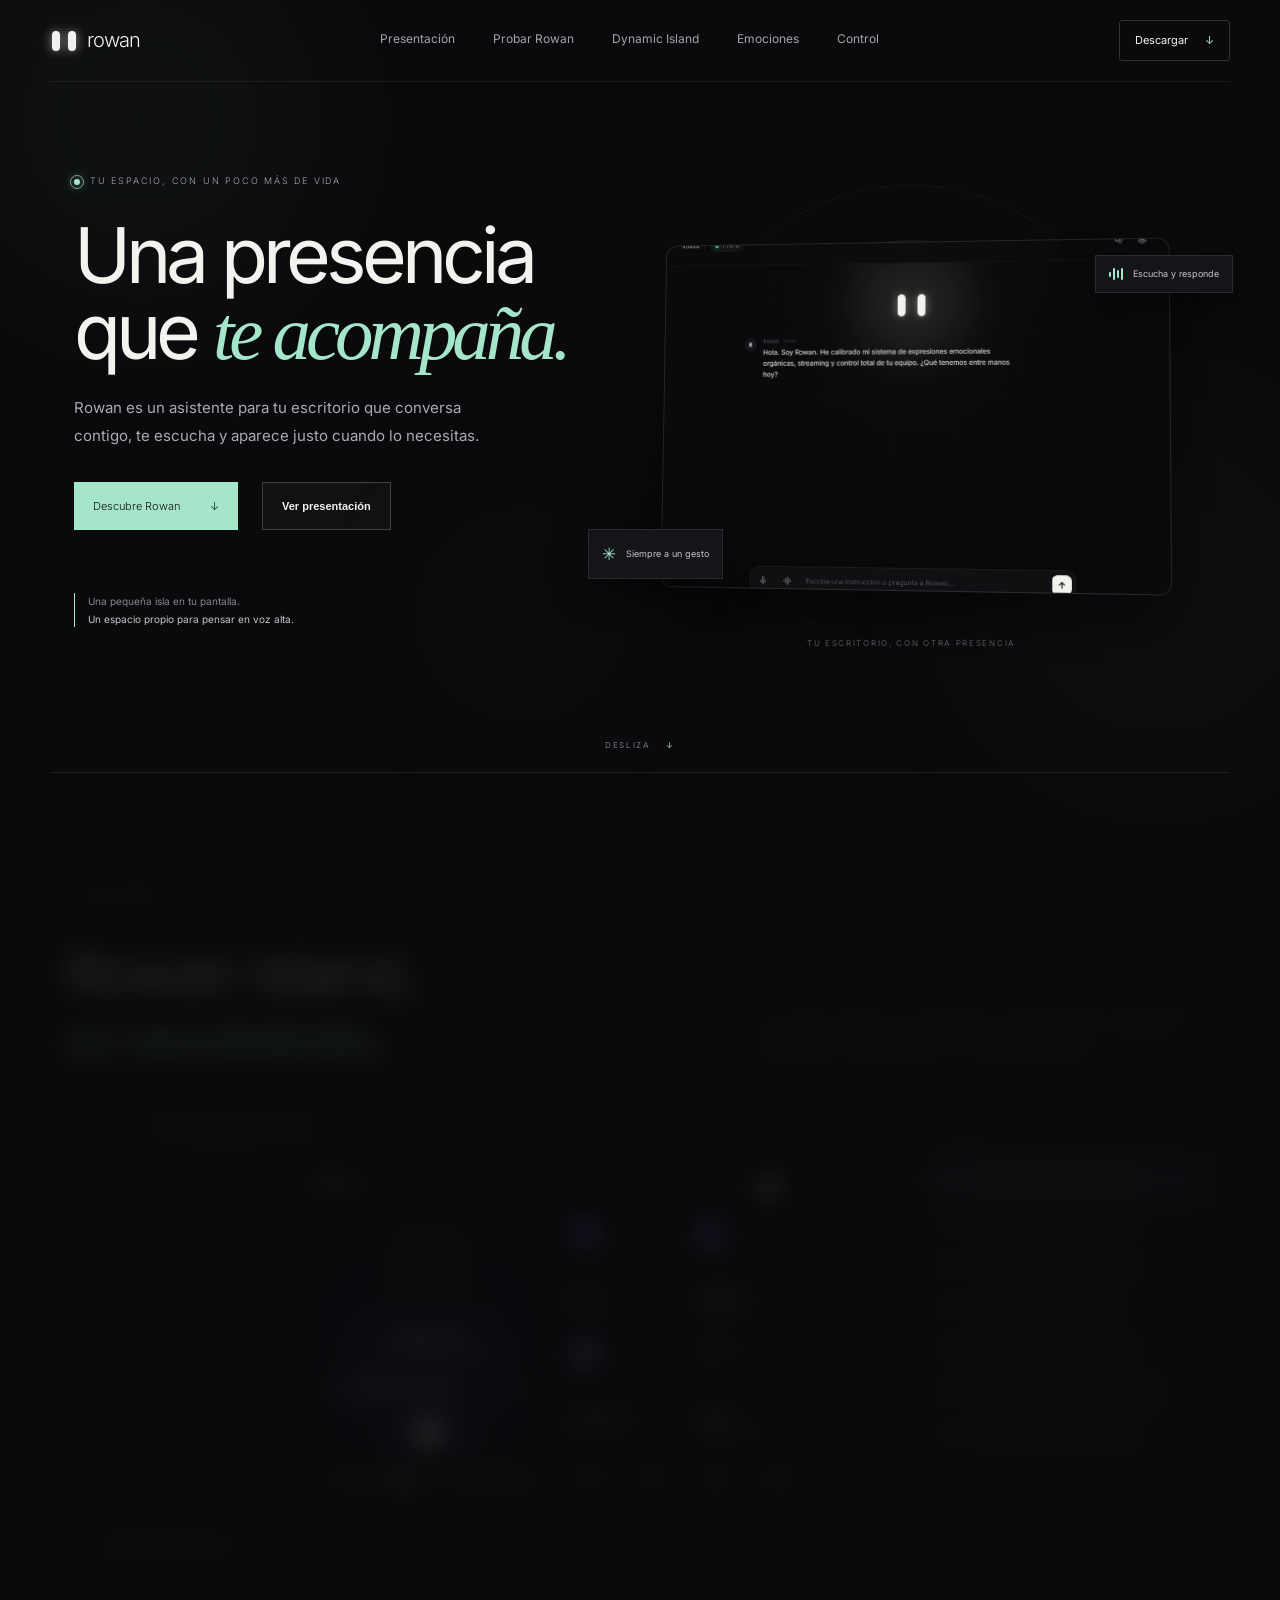
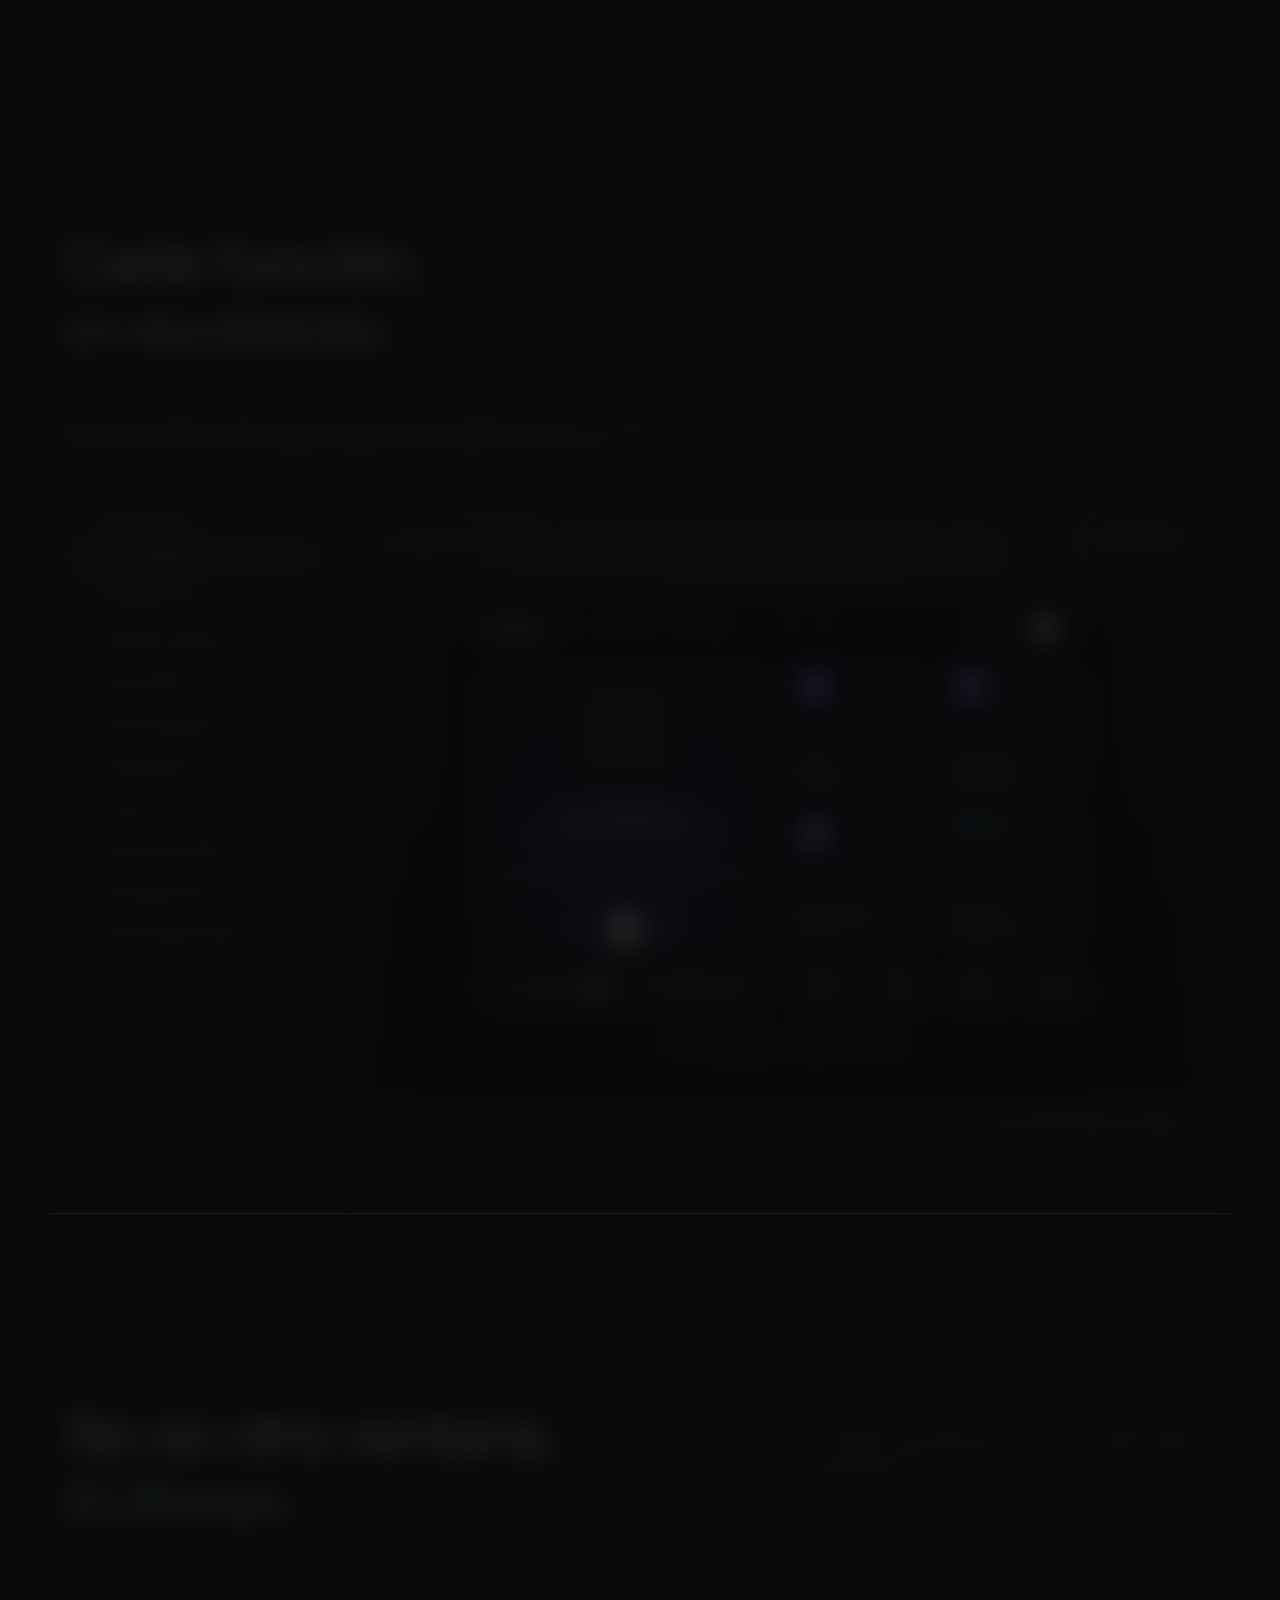
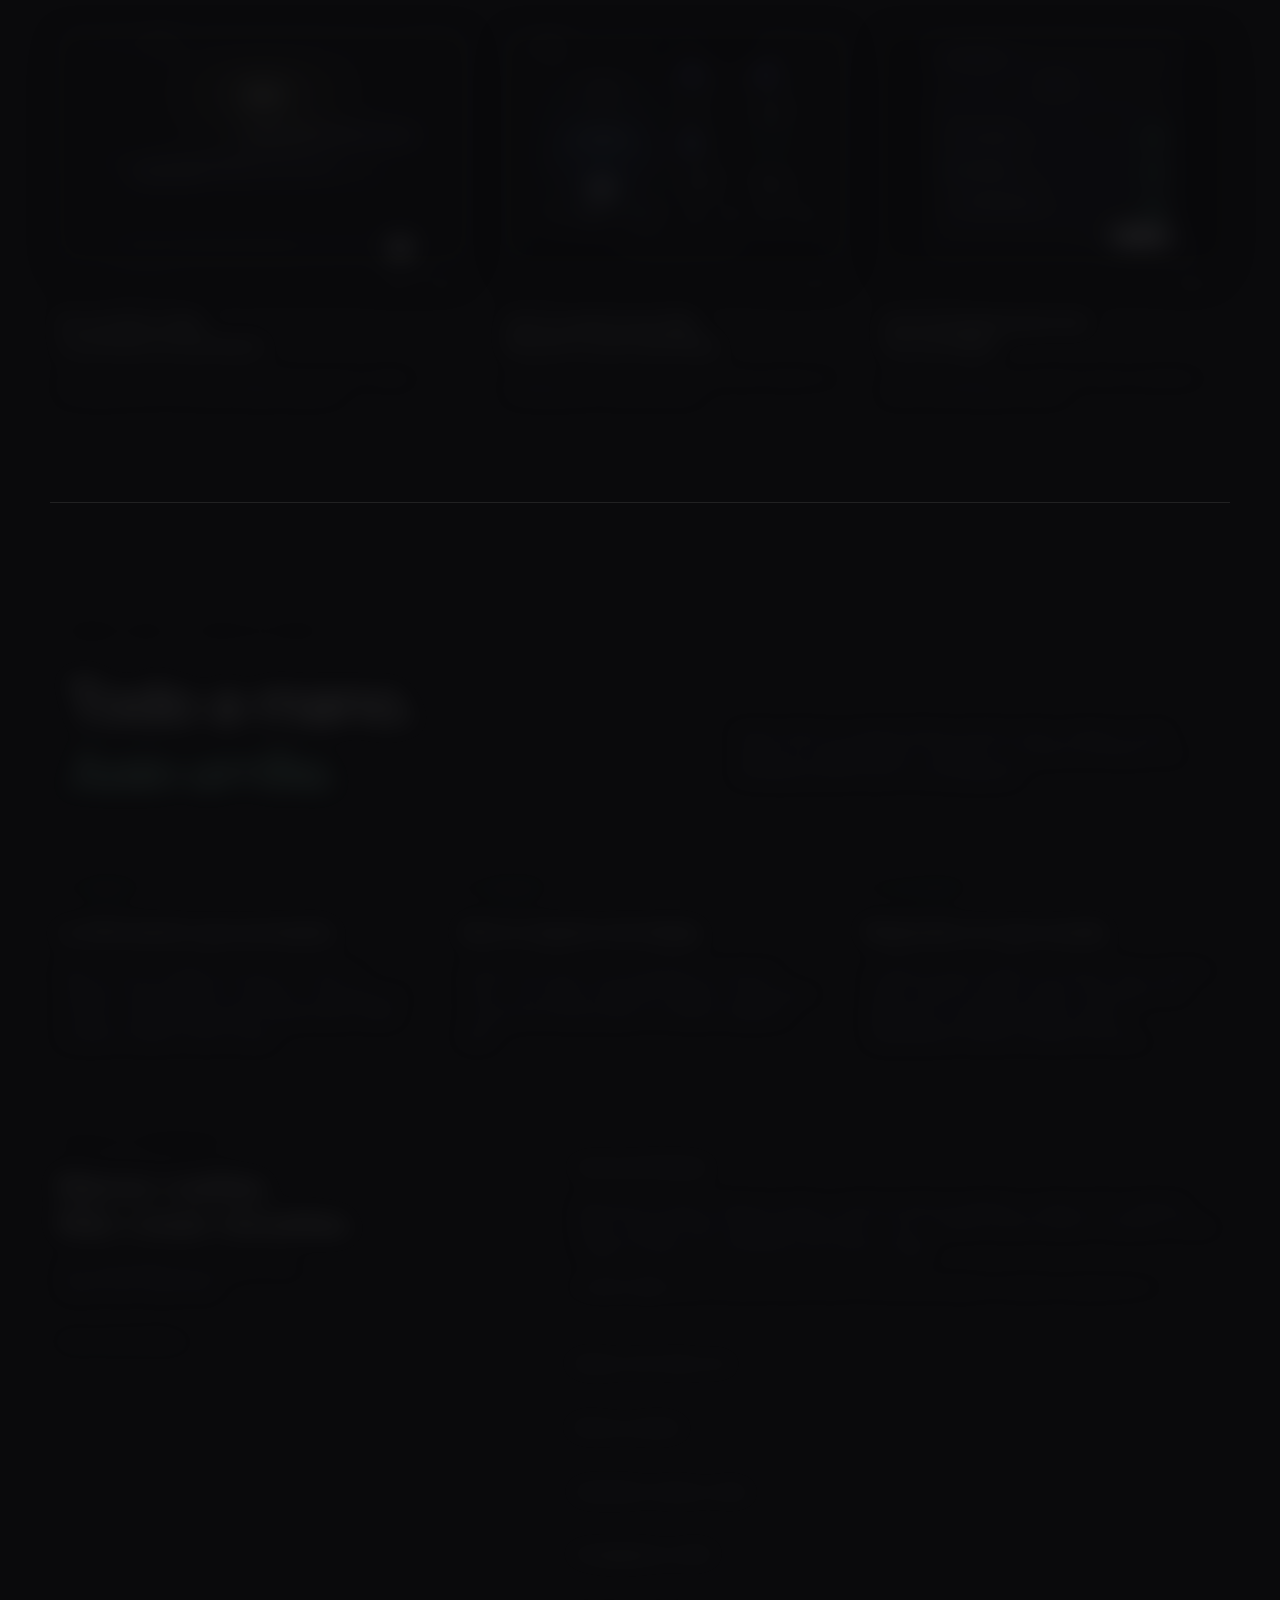
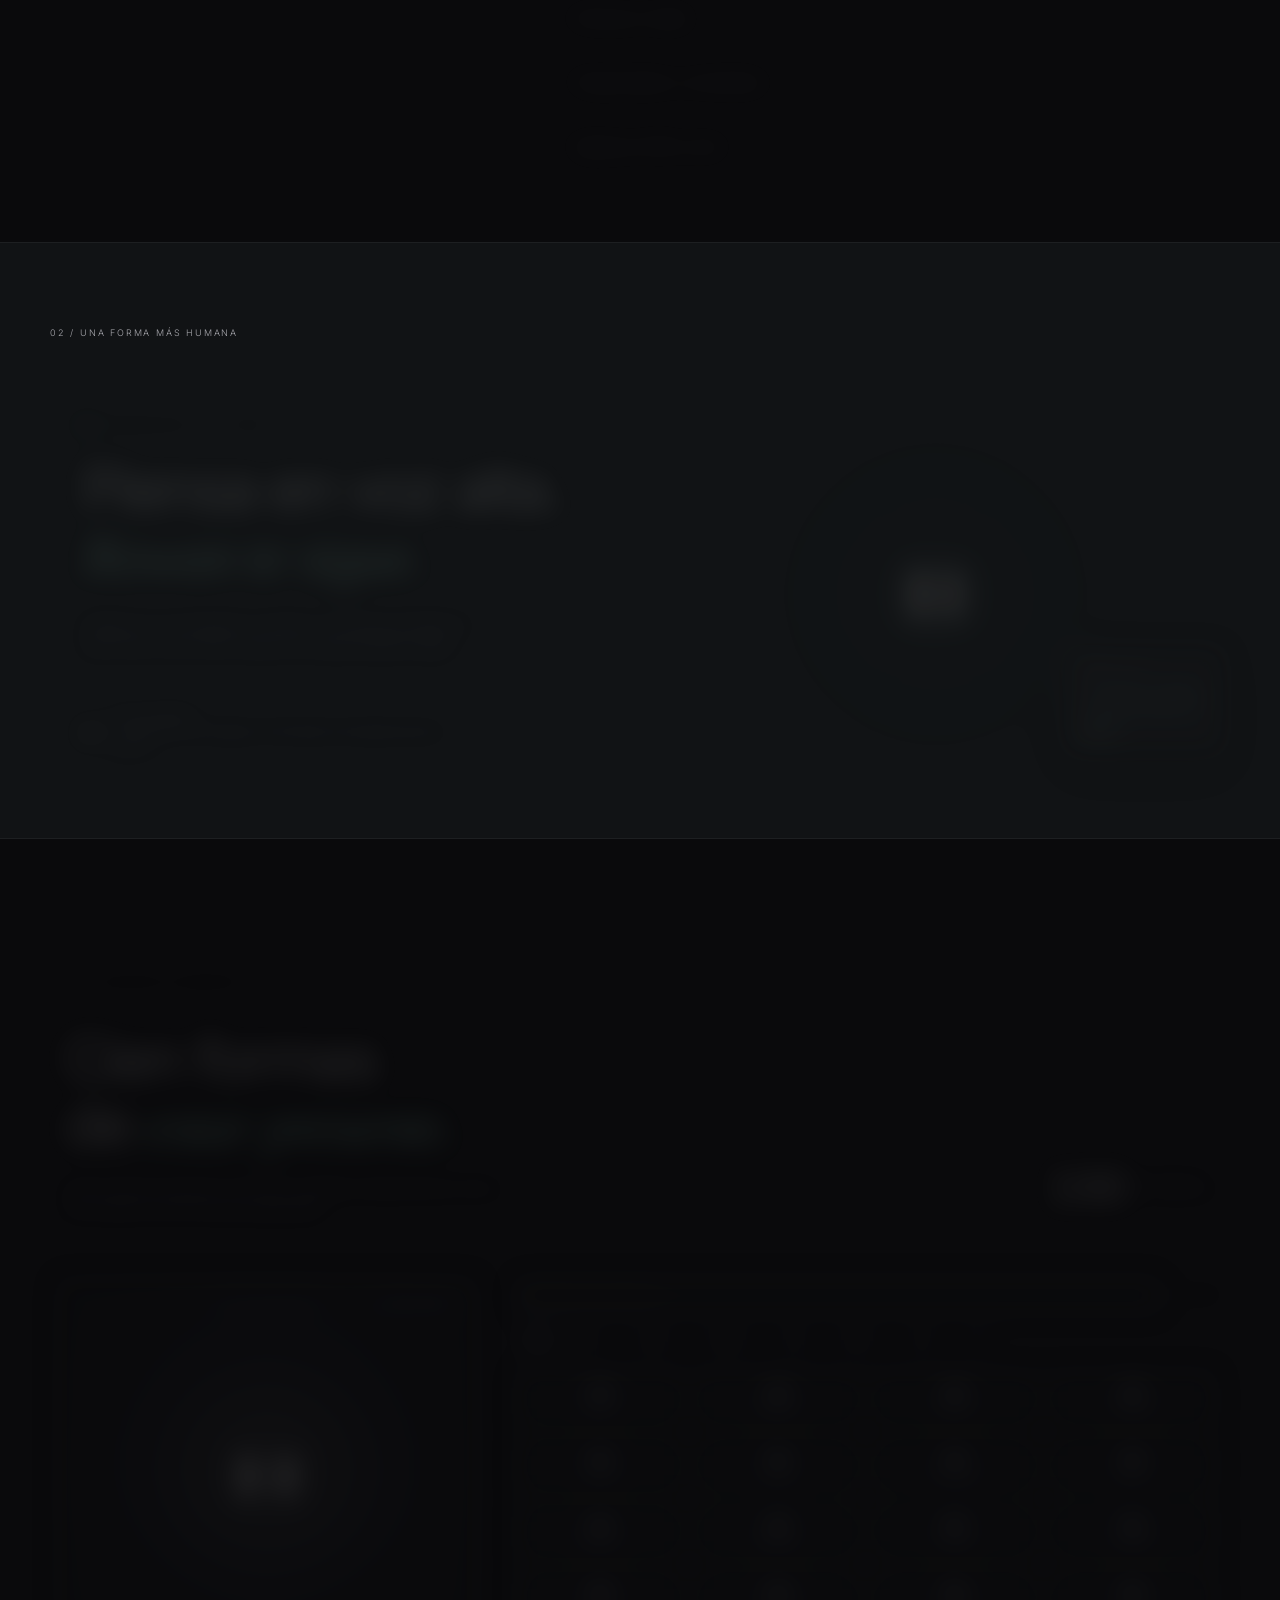
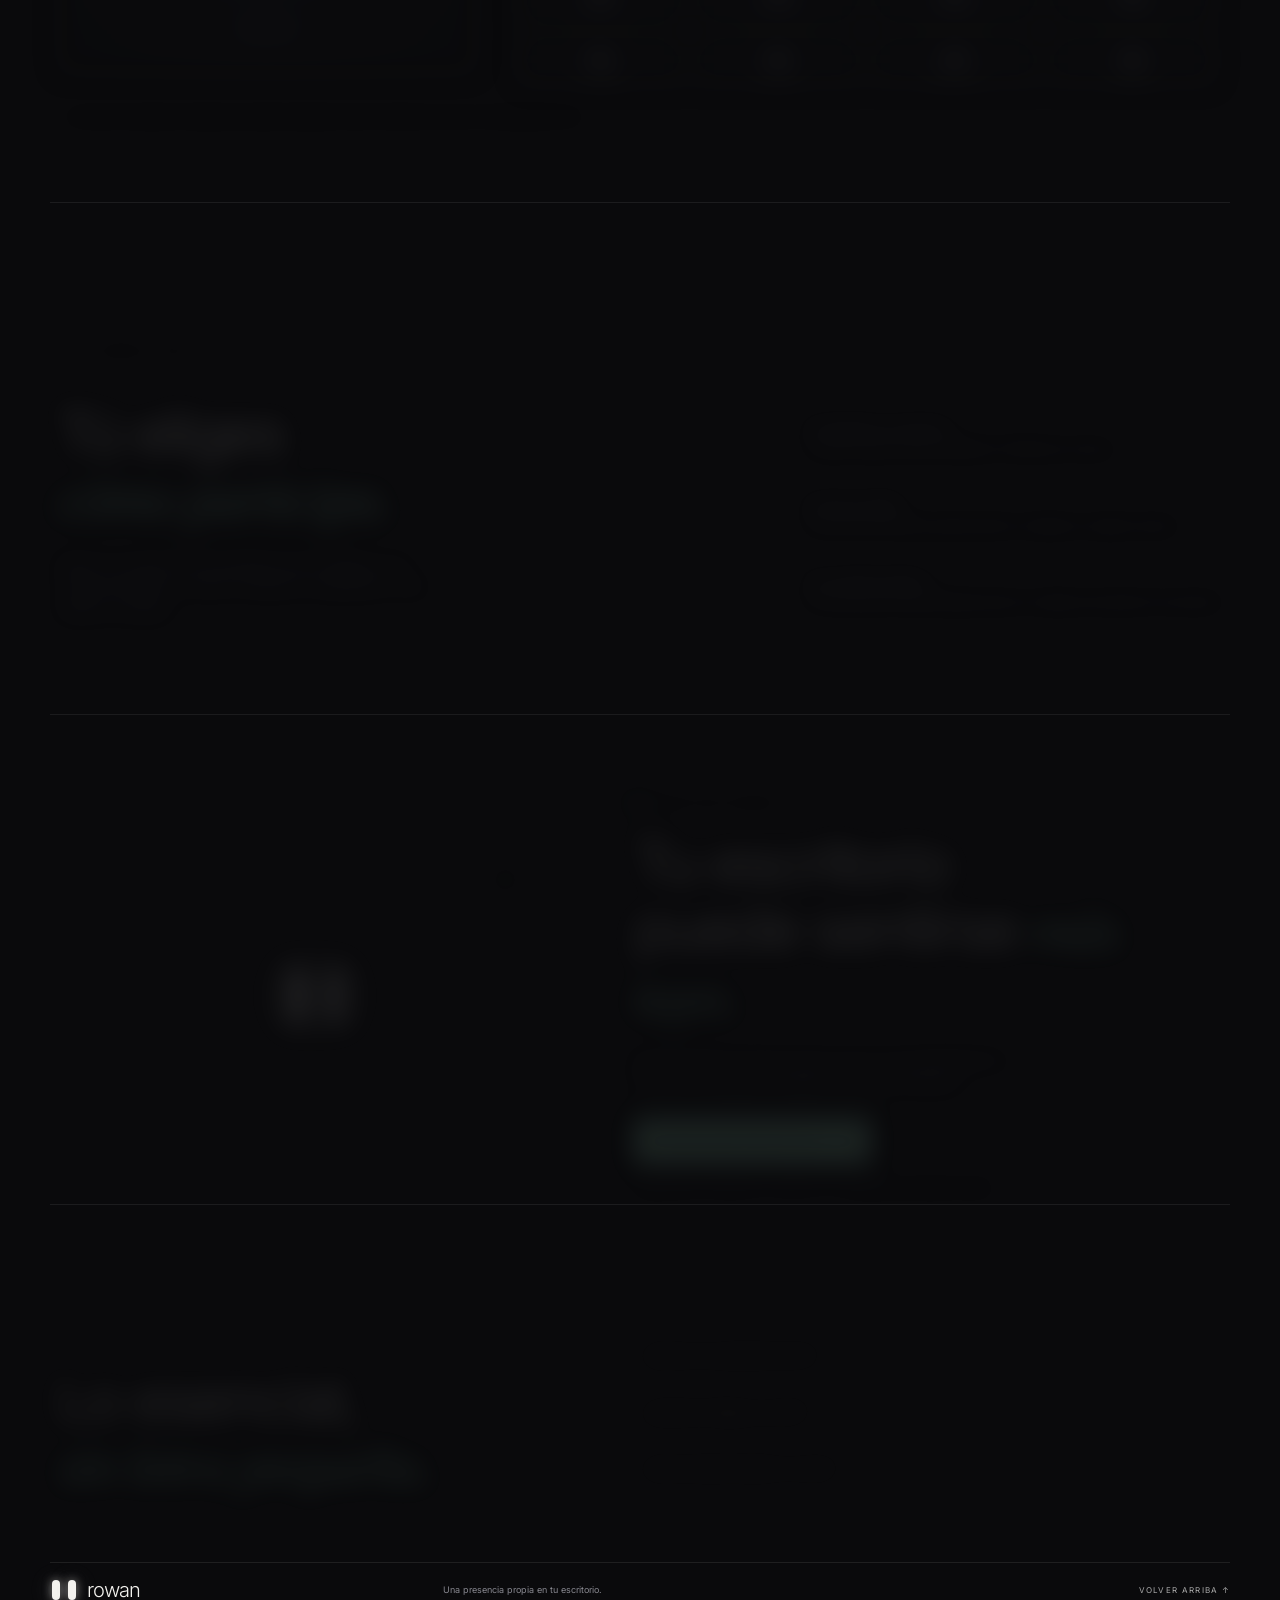
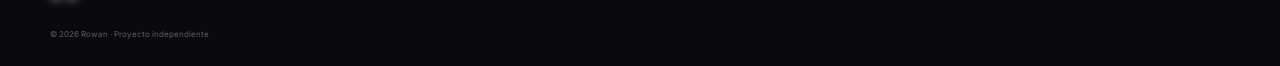
==== commit de0aa483: "Publish Rowan Island website v1.0.12" ====
--- a/index.html
+++ b/index.html
@@ -27,7 +27,7 @@
   <div id="welcome-intro" class="welcome-intro" aria-label="Bienvenida a Rowan Island">
     <div class="welcome-inner">
       <div class="welcome-pill" aria-hidden="true"><i></i><i></i></div>
-      <div class="welcome-kicker">WINDOWS 10 &amp; 11 · v1.0.11</div>
+      <div class="welcome-kicker">WINDOWS 10 &amp; 11 · v1.0.12</div>
       <div class="welcome-title">Rowan Island</div>
       <p class="welcome-subtitle">Tu escritorio, <em>ahora cobra vida.</em></p>
       <div class="welcome-chips">
@@ -138,7 +138,7 @@
 
     <section class="control wrap" id="privacidad"><div class="section-index">04 / CONTROL CLARO</div><div class="control-grid"><div><h2>Tú eliges<br><em>cómo participa.</em></h2><p>Rowan se conecta a los proveedores que configures. Las claves personales no vienen incluidas en la aplicación: tú las añades en Ajustes.</p></div><div class="control-list"><div><span>01</span><p><b>Proveedores a tu elección</b><br>Configura Google AI Studio, OpenRouter o NVIDIA para conversar.</p></div><div><span>02</span><p><b>Permisos visibles</b><br>Activa solo los accesos que quieras permitir y cámbialos en cualquier momento.</p></div><div><span>03</span><p><b>Voz cuando tú quieras</b><br>Fish Audio aporta la síntesis hablada opcional; no sustituye al proveedor de conversación.</p></div></div></div></section>
 
-    <section class="closing wrap" id="descarga"><div class="closing-art"><span class="closing-orbit"></span><span class="tiny-mark closing-mark"><i></i><i></i></span><span class="closing-star">✳</span></div><div class="closing-copy"><div class="eyebrow"><span class="live-dot"></span> ROWAN PARA WINDOWS</div><h2>Tu escritorio<br>puede sentirse <em>más tuyo.</em></h2><p>Rowan e Island funcionan juntos como una sola aplicación de escritorio. Descarga el instalador oficial para Windows.</p><div class="hero-actions" style="margin-top:22px"><a class="button primary" style="margin-top:0" href="https://github.com/62671534m-ctrl/rowan-island-releases/releases/latest/download/Rowan-Island-Setup-1.0.11.exe" download>Descargar Setup (Windows x64) <span>↓</span></a></div><span class="release-note">Instalador oficial · Windows x64 · Versión 1.0.11 · Actualizaciones automáticas incluidas</span></div></section>
+    <section class="closing wrap" id="descarga"><div class="closing-art"><span class="closing-orbit"></span><span class="tiny-mark closing-mark"><i></i><i></i></span><span class="closing-star">✳</span></div><div class="closing-copy"><div class="eyebrow"><span class="live-dot"></span> ROWAN PARA WINDOWS</div><h2>Tu escritorio<br>puede sentirse <em>más tuyo.</em></h2><p>Rowan e Island funcionan juntos como una sola aplicación de escritorio. Descarga el instalador oficial para Windows.</p><div class="hero-actions" style="margin-top:22px"><a class="button primary" style="margin-top:0" href="https://github.com/62671534m-ctrl/rowan-island-releases/releases/latest/download/Rowan-Island-Setup-1.0.12.exe" download>Descargar Setup (Windows x64) <span>↓</span></a></div><span class="release-note">Instalador oficial · Windows x64 · Versión 1.0.12 · Actualizaciones automáticas incluidas</span></div></section>
     <section class="faq wrap" id="preguntas"><div class="section-index">04 / RESPUESTAS DIRECTAS</div><h2>Lo esencial,<br><em>sin letra pequeña.</em></h2><div class="faq-items"><details><summary>¿Rowan es una aplicación web?</summary><p>Rowan es una aplicación de escritorio para Windows que integra Rowan e Island. Esta página presenta el producto.</p></details><details><summary>¿Necesito configurar una API?</summary><p>Sí, debes añadir una clave de un proveedor de conversación compatible desde Ajustes. Las claves personales no vienen incluidas en el instalador.</p></details><details><summary>¿Rowan siempre habla en voz alta?</summary><p>No. La voz es opcional y se configura por separado con Fish Audio. También puedes conversar por texto.</p></details></div></section>
   </main>
   <footer class="footer wrap"><a class="brand" href="#inicio"><span class="brand-mark"><i></i><i></i></span><span>rowan</span></a><span>Una presencia propia en tu escritorio.</span><a href="#inicio">VOLVER ARRIBA ↑</a><small>© 2026 Rowan · Proyecto independiente</small></footer>
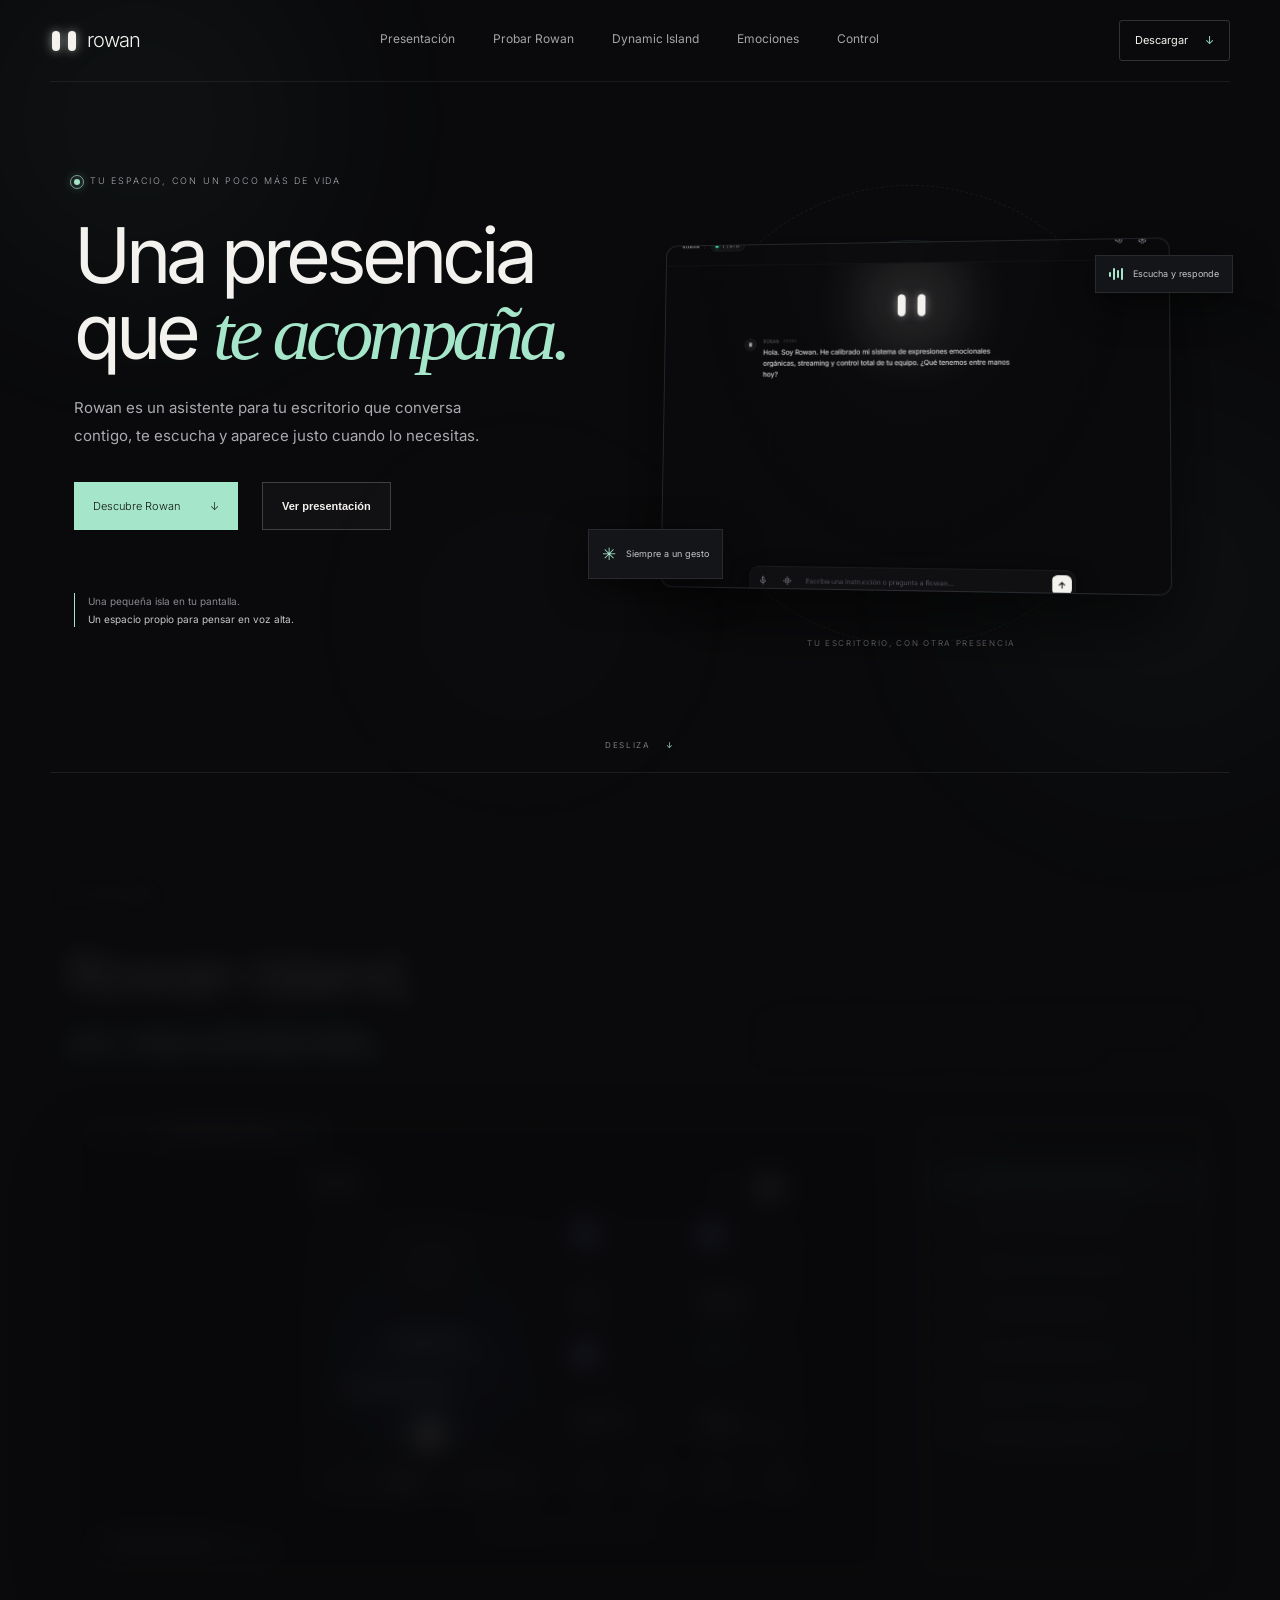
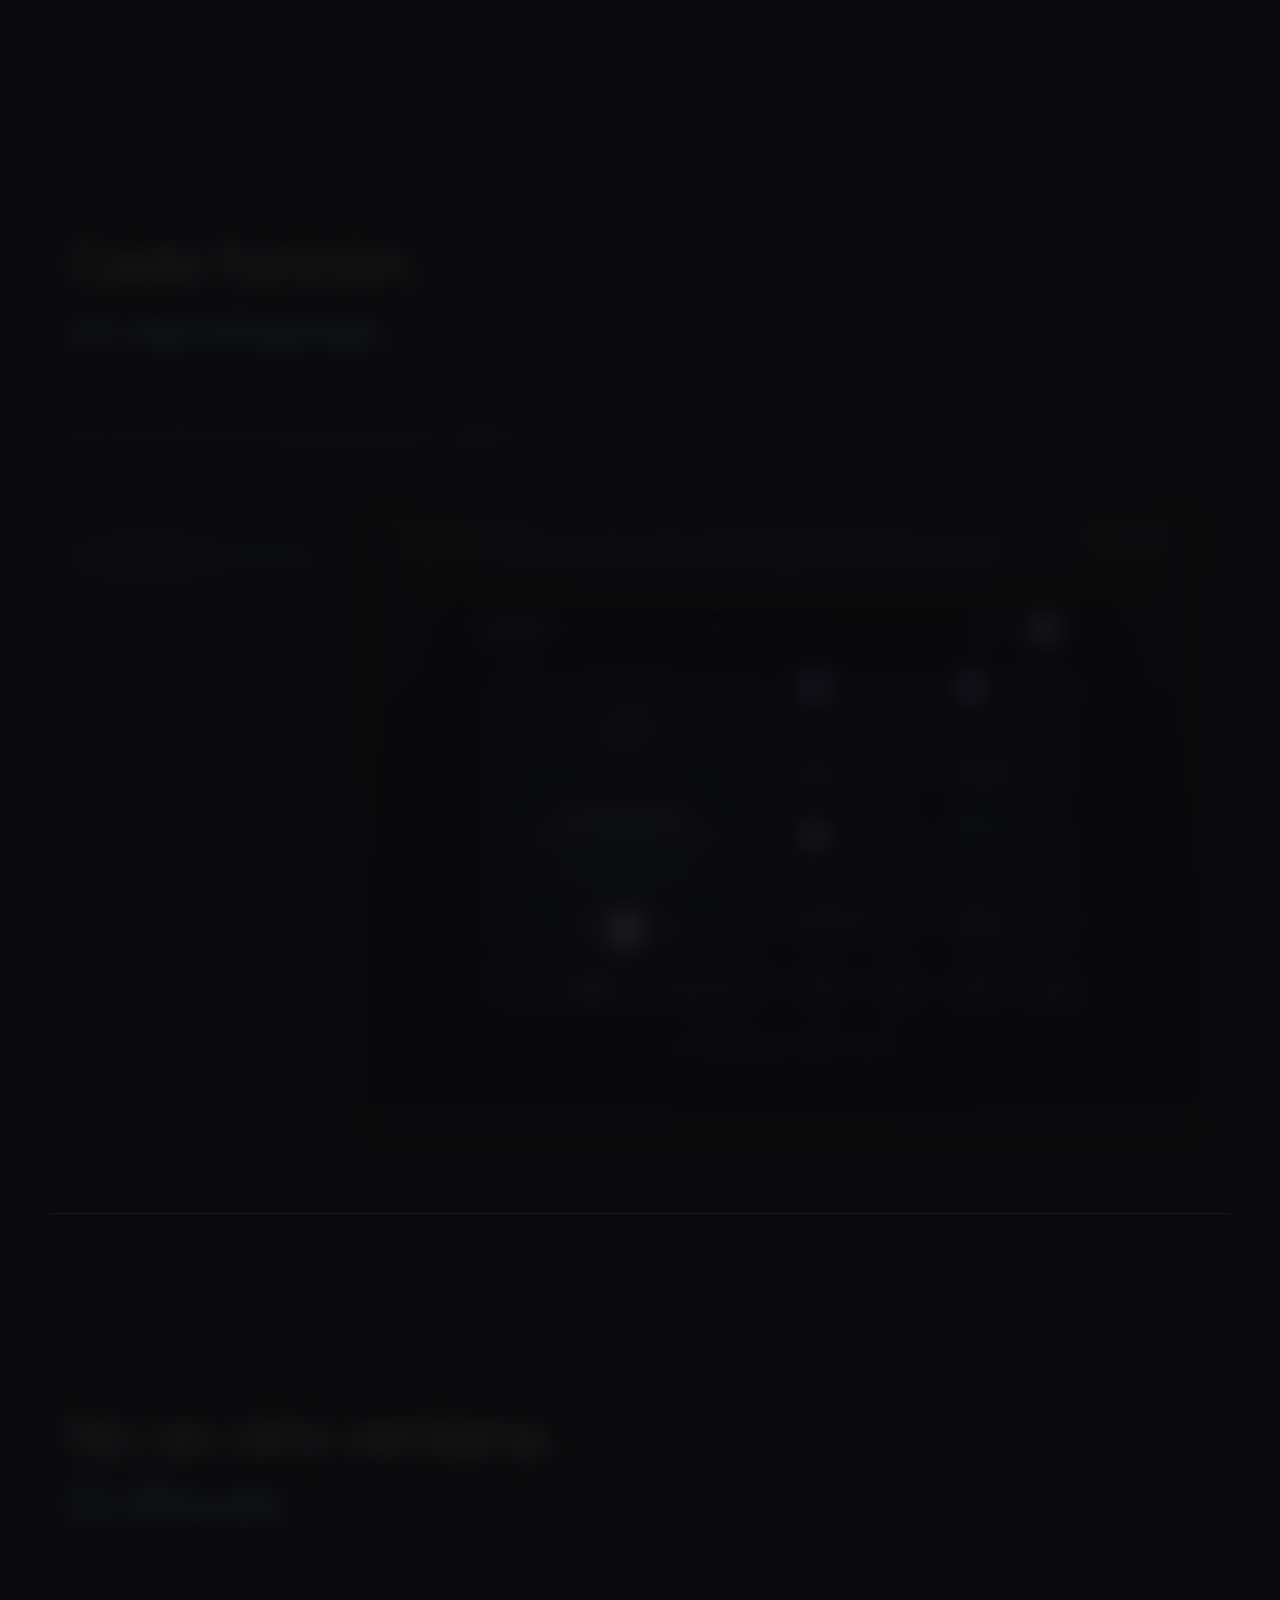
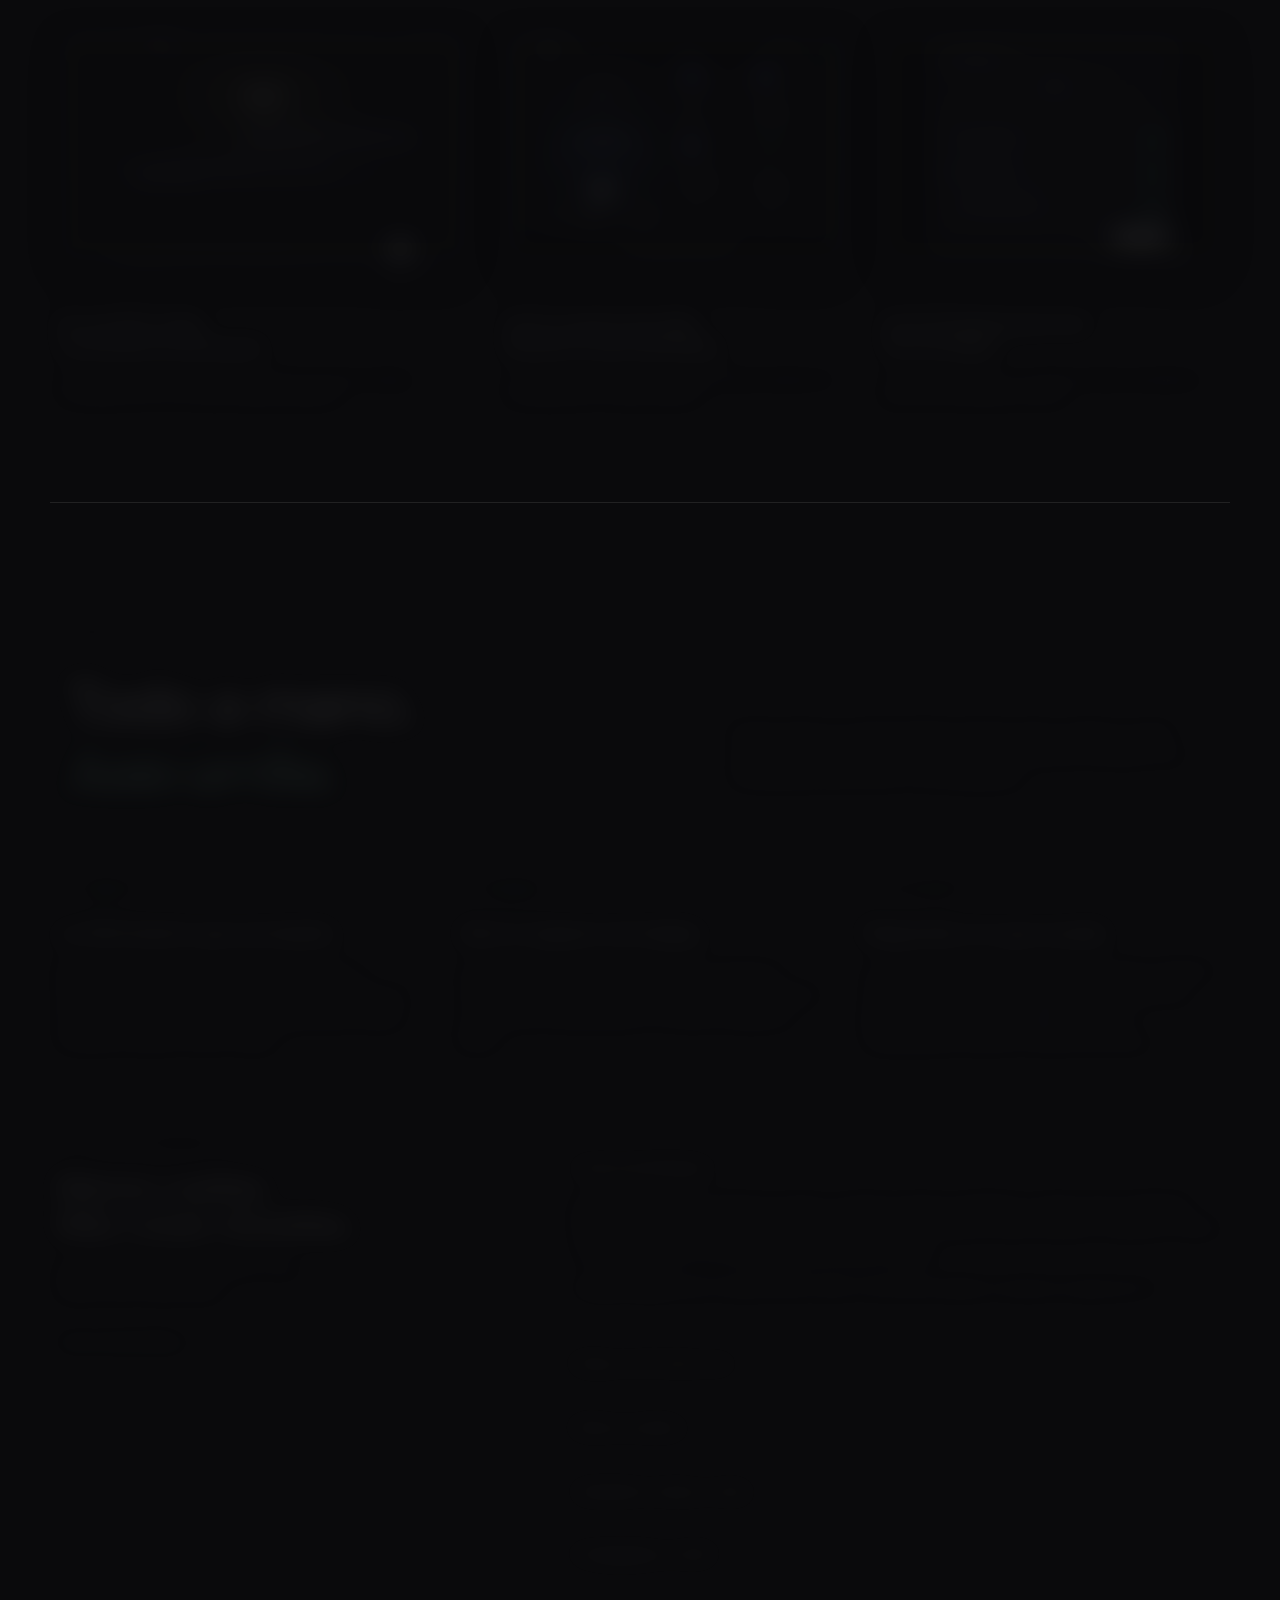
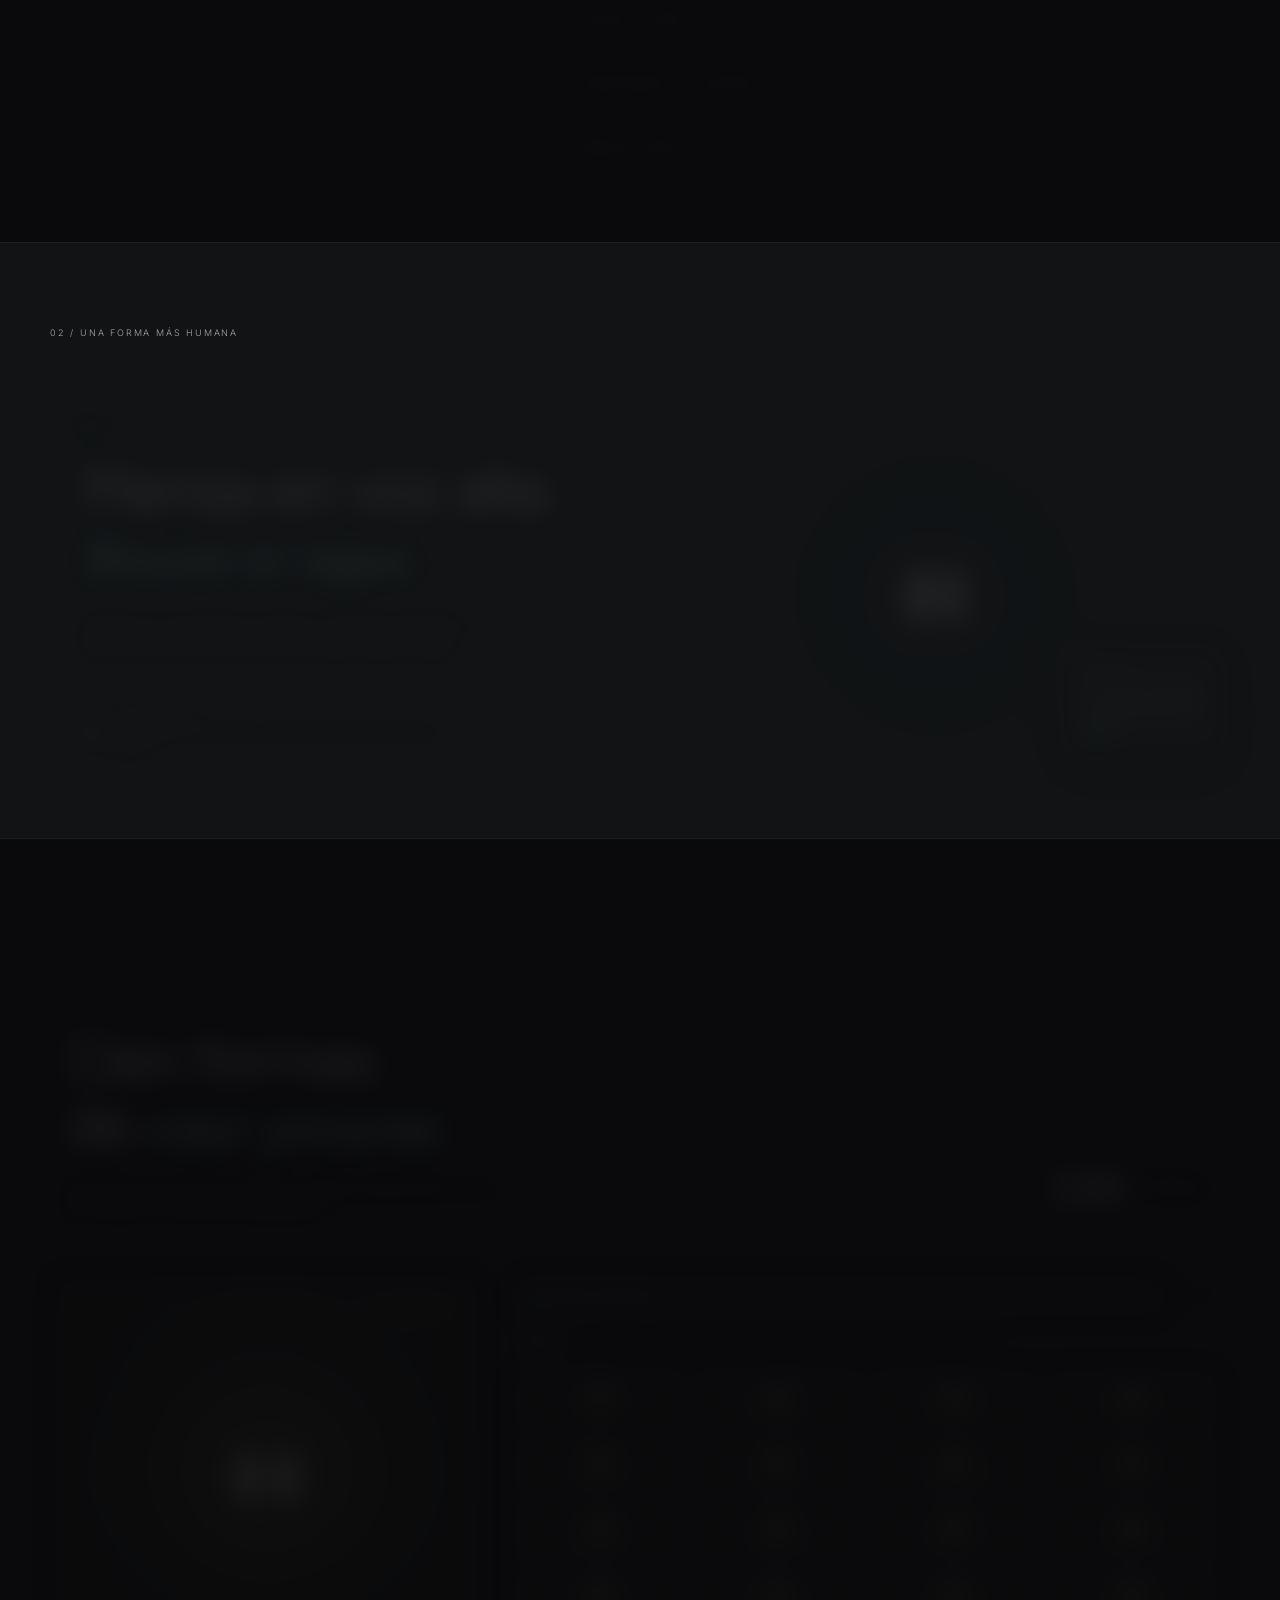
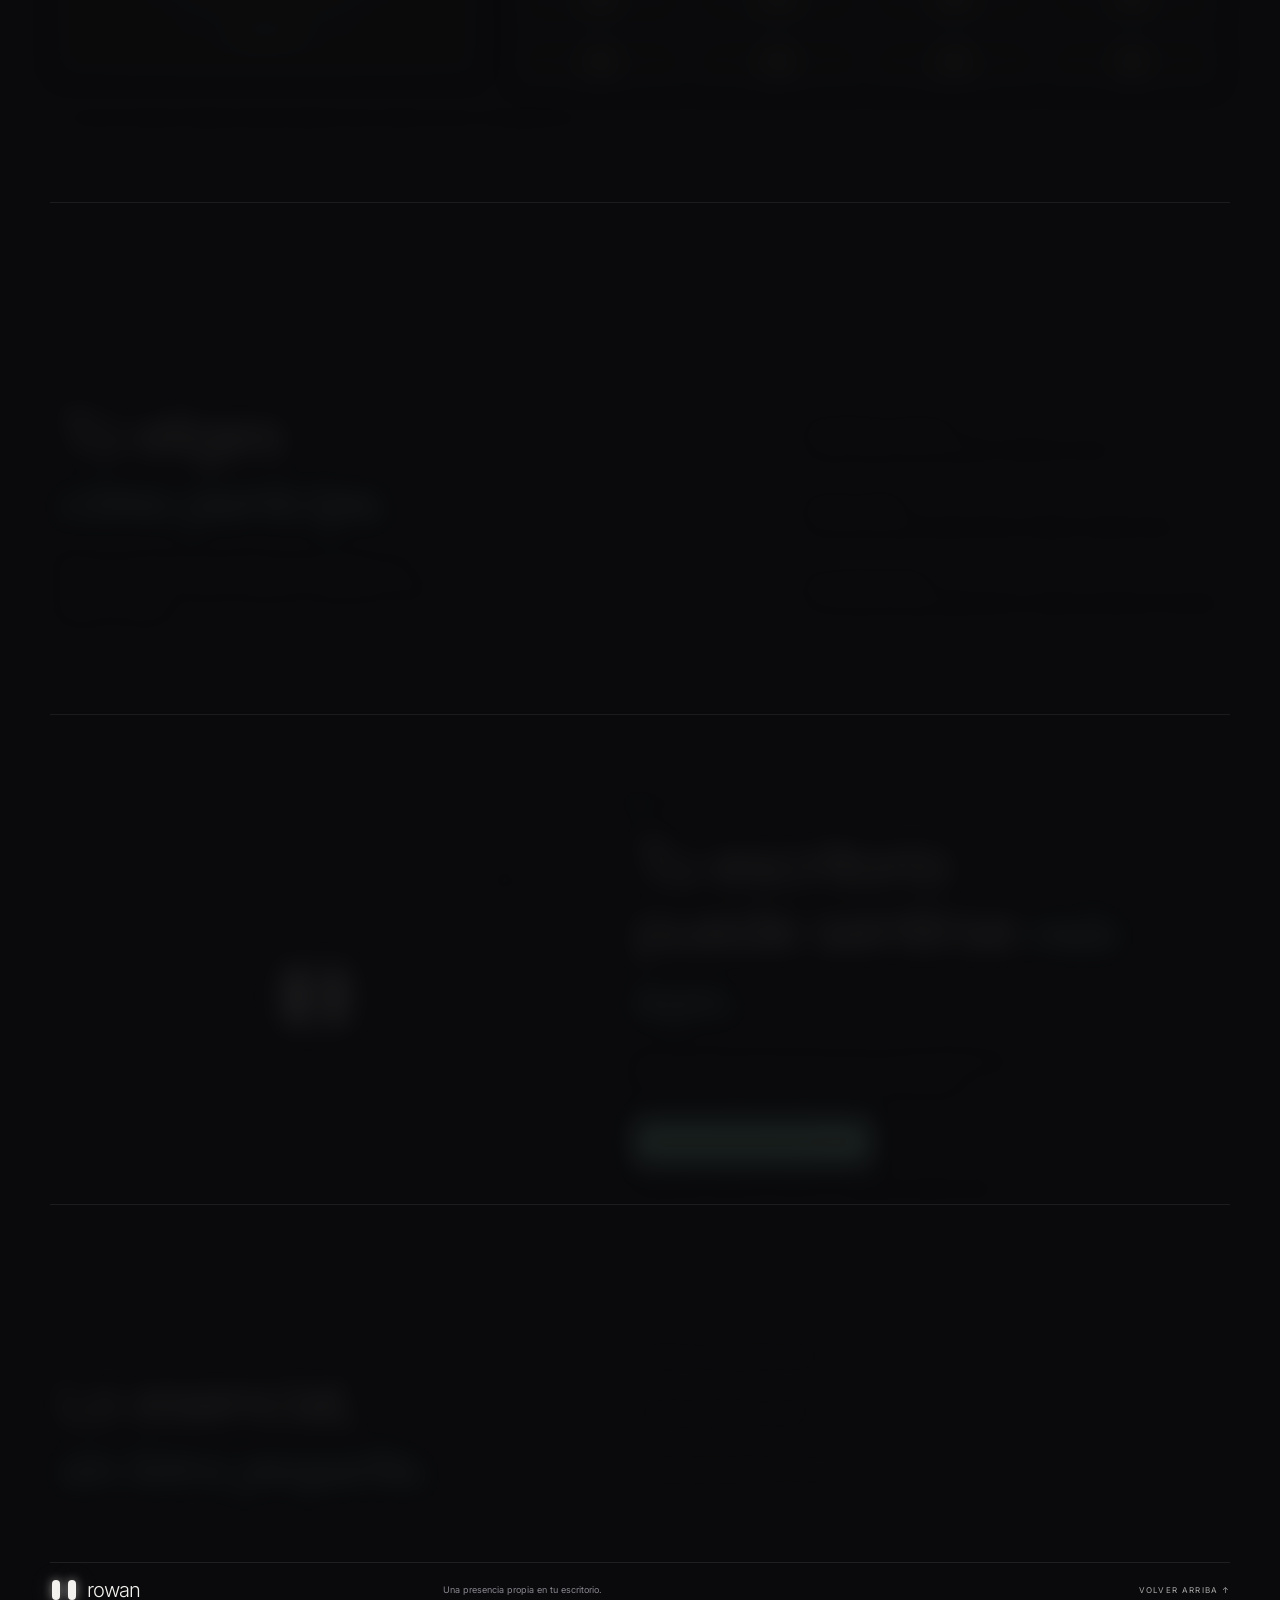
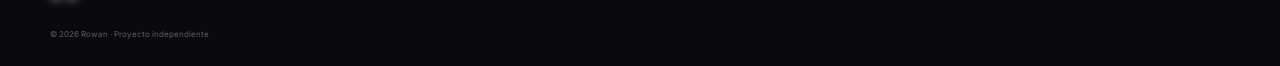
==== commit 3cc38944: "Publish Rowan Island website v1.0.13" ====
--- a/index.html
+++ b/index.html
@@ -27,7 +27,7 @@
   <div id="welcome-intro" class="welcome-intro" aria-label="Bienvenida a Rowan Island">
     <div class="welcome-inner">
       <div class="welcome-pill" aria-hidden="true"><i></i><i></i></div>
-      <div class="welcome-kicker">WINDOWS 10 &amp; 11 · v1.0.12</div>
+      <div class="welcome-kicker">WINDOWS 10 &amp; 11 · v1.0.13</div>
       <div class="welcome-title">Rowan Island</div>
       <p class="welcome-subtitle">Tu escritorio, <em>ahora cobra vida.</em></p>
       <div class="welcome-chips">
@@ -138,7 +138,7 @@
 
     <section class="control wrap" id="privacidad"><div class="section-index">04 / CONTROL CLARO</div><div class="control-grid"><div><h2>Tú eliges<br><em>cómo participa.</em></h2><p>Rowan se conecta a los proveedores que configures. Las claves personales no vienen incluidas en la aplicación: tú las añades en Ajustes.</p></div><div class="control-list"><div><span>01</span><p><b>Proveedores a tu elección</b><br>Configura Google AI Studio, OpenRouter o NVIDIA para conversar.</p></div><div><span>02</span><p><b>Permisos visibles</b><br>Activa solo los accesos que quieras permitir y cámbialos en cualquier momento.</p></div><div><span>03</span><p><b>Voz cuando tú quieras</b><br>Fish Audio aporta la síntesis hablada opcional; no sustituye al proveedor de conversación.</p></div></div></div></section>
 
-    <section class="closing wrap" id="descarga"><div class="closing-art"><span class="closing-orbit"></span><span class="tiny-mark closing-mark"><i></i><i></i></span><span class="closing-star">✳</span></div><div class="closing-copy"><div class="eyebrow"><span class="live-dot"></span> ROWAN PARA WINDOWS</div><h2>Tu escritorio<br>puede sentirse <em>más tuyo.</em></h2><p>Rowan e Island funcionan juntos como una sola aplicación de escritorio. Descarga el instalador oficial para Windows.</p><div class="hero-actions" style="margin-top:22px"><a class="button primary" style="margin-top:0" href="https://github.com/62671534m-ctrl/rowan-island-releases/releases/latest/download/Rowan-Island-Setup-1.0.12.exe" download>Descargar Setup (Windows x64) <span>↓</span></a></div><span class="release-note">Instalador oficial · Windows x64 · Versión 1.0.12 · Actualizaciones automáticas incluidas</span></div></section>
+    <section class="closing wrap" id="descarga"><div class="closing-art"><span class="closing-orbit"></span><span class="tiny-mark closing-mark"><i></i><i></i></span><span class="closing-star">✳</span></div><div class="closing-copy"><div class="eyebrow"><span class="live-dot"></span> ROWAN PARA WINDOWS</div><h2>Tu escritorio<br>puede sentirse <em>más tuyo.</em></h2><p>Rowan e Island funcionan juntos como una sola aplicación de escritorio. Descarga el instalador oficial para Windows.</p><div class="hero-actions" style="margin-top:22px"><a class="button primary" style="margin-top:0" href="https://github.com/62671534m-ctrl/rowan-island-releases/releases/latest/download/Rowan-Island-Setup-1.0.13.exe" download>Descargar Setup (Windows x64) <span>↓</span></a></div><span class="release-note">Instalador oficial · Windows x64 · Versión 1.0.13 · Actualizaciones automáticas incluidas</span></div></section>
     <section class="faq wrap" id="preguntas"><div class="section-index">04 / RESPUESTAS DIRECTAS</div><h2>Lo esencial,<br><em>sin letra pequeña.</em></h2><div class="faq-items"><details><summary>¿Rowan es una aplicación web?</summary><p>Rowan es una aplicación de escritorio para Windows que integra Rowan e Island. Esta página presenta el producto.</p></details><details><summary>¿Necesito configurar una API?</summary><p>Sí, debes añadir una clave de un proveedor de conversación compatible desde Ajustes. Las claves personales no vienen incluidas en el instalador.</p></details><details><summary>¿Rowan siempre habla en voz alta?</summary><p>No. La voz es opcional y se configura por separado con Fish Audio. También puedes conversar por texto.</p></details></div></section>
   </main>
   <footer class="footer wrap"><a class="brand" href="#inicio"><span class="brand-mark"><i></i><i></i></span><span>rowan</span></a><span>Una presencia propia en tu escritorio.</span><a href="#inicio">VOLVER ARRIBA ↑</a><small>© 2026 Rowan · Proyecto independiente</small></footer>
